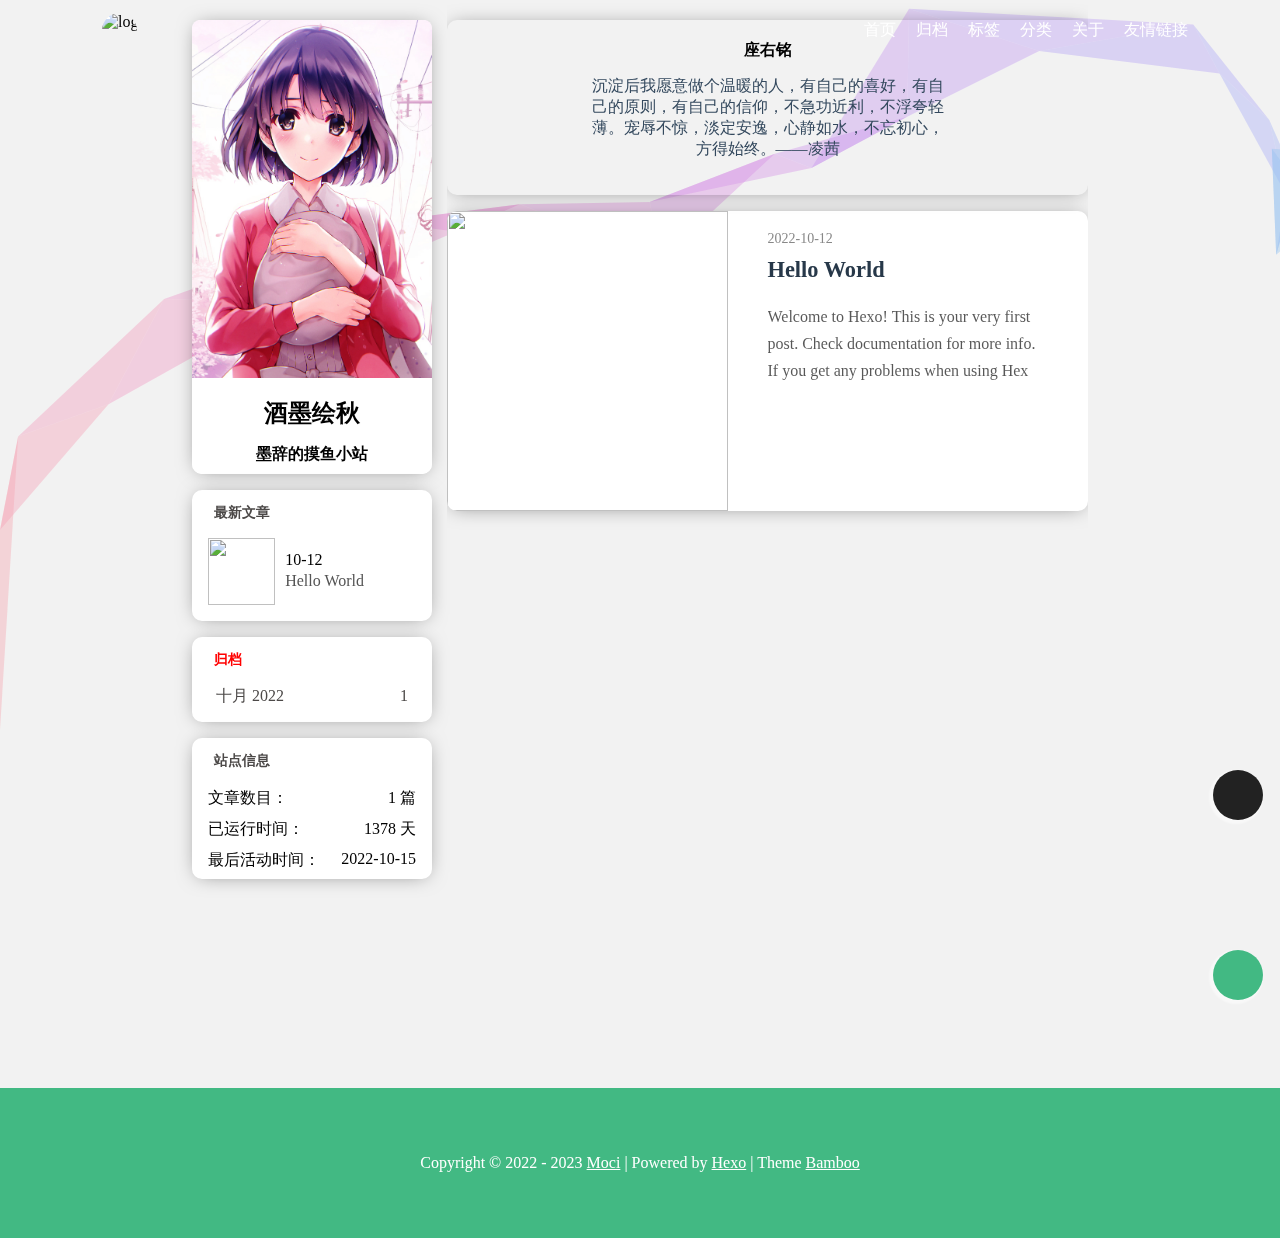
==== index.html @ fc4beaef "Site updated: 2022-10-15 17:07:16" ====
<!DOCTYPE html>
<html>
  <!-- meta/link... -->
  



<head>
  <meta http-equiv="content-type" content="text/html; charset=utf-8">
  <meta content="width=device-width, initial-scale=1.0, maximum-scale=1.0, user-scalable=0" name="viewport">
  <!-- Global site tag (gtag.js) - Google Analytics -->


  <title></title>

  <link rel="icon" type="image/x-icon, image/vnd.microsoft.icon" href="/favicon.ico">
  <link rel="stylesheet" href="https://at.alicdn.com/t/font_1911880_c1nvbyezg17.css">
  <link href="https://unpkg.com/@fortawesome/fontawesome-free/css/all.min.css" rel="stylesheet">
  <link href="/js/swiper/swiper@5.4.1.min.css" rel="stylesheet">
  
  
    <script>
        var themeModelId = '3';
        if (themeModelId) {
            localStorage.setItem('modelId', themeModelId);
        }
    </script>
    
    <script src="https://cdn.jsdelivr.net/gh/yuang01/live2d-widget@latest/autoload.js"></script>
    <script>
        var live2dOpen = eval('true') || false;
        if (!live2dOpen) {
            localStorage.setItem('waifu-display', 1609323474481);
        }
    </script>
  
  
  
<link rel="stylesheet" href="/css/animate.min.css">

  
<link rel="stylesheet" href="/css/style.css">

  
  
    
<link rel="stylesheet" href="/js/fancybox/jquery.fancybox.min.css">

  
  
    
<link rel="stylesheet" href="/js/shareJs/share.min.css">

  
  <style>
        @media (max-width: 992px) {
            #waifu {
                display: none;
            }
        }
    </style>
    <script src="//cdn.bootcss.com/pace/1.0.2/pace.min.js"></script>
    <link href="//cdn.bootcss.com/pace/1.0.2/themes/pink/pace-theme-flash.css" rel="stylesheet">

    

    <!-- import link -->
    
        
            
        
            
        
    
    <!-- import script -->
    
        
            
        
            
        
    

<meta name="generator" content="Hexo 6.3.0"><link rel="alternate" href="/atom.xml" title="" type="application/atom+xml">
</head>

  
  <!-- 依赖于jquery和vue -->
  
    
<script src="https://unpkg.com/jquery@3.5.1/dist/jquery.min.js"></script>

  

  
    
<script src="https://unpkg.com/vue@2.6.11/dist/vue.min.js"></script>

  
  
  <body>
    <!-- 预加载动画 -->
    <!-- 页面预加载动画 -->

<div id='loader'>
  <link rel="stylesheet" href="/js/loaded/index.css" >
  <div class="loading-left-bg"></div>
  <div class="loading-right-bg"></div>
  <div class="spinner-box">
    <div class="configure-border-1">
      <div class="configure-core"></div>
    </div>
    <div class="configure-border-2">
      <div class="configure-core"></div>
    </div>
    <div class="loading-word">加载中...</div>
  </div>
</div>

<script>
  var endLoading = function () {
    document.body.style.overflow = 'auto';
    document.getElementById('loader').classList.add("loading");
  }
  window.addEventListener('DOMContentLoaded',endLoading);
  
</script>

    
    <!-- 判断是否为暗黑风格 -->
    <!-- 判断是否为黑夜模式 -->
<script>
  let isDark = JSON.parse(localStorage.getItem('dark')) || JSON.parse('false');

  if (isDark) {
    $(document.body).addClass('darkModel');
  }
</script>

    <!-- 需要在上面加载的js -->
    <script>
  function loadScript(src, cb) {
    return new Promise(resolve => {
      setTimeout(function () {
        var HEAD = document.getElementsByTagName("head")[0] || document.documentElement;
        var script = document.createElement("script");
        script.setAttribute("type", "text/javascript");
        if (cb) {
          if (JSON.stringify(cb)) {
            for (let p in cb) {
              if (p == "onload") {
                script[p] = () => {
                  cb[p]()
                  resolve()
                }
              } else {
                script[p] = cb[p]
                script.onload = resolve
              }
            }
          } else {
            script.onload = () => {
              cb()
              resolve()
            };
          }
        } else {
          script.onload = resolve
        }
        script.setAttribute("src", src);
        HEAD.appendChild(script);
      });
    });
  }

  //https://github.com/filamentgroup/loadCSS
  var loadCSS = function (href, before, media, attributes) {
    return new Promise(resolve => {
      setTimeout(function () {
        var link = document.createElement('link');
        link.rel = "stylesheet";
        link.href = src;
        link.onload = resolve;
        document.getElementsByTagName("head")[0].appendChild(link);
      });
    });
  };

</script> 

<!-- 轮播图所需要的js -->
<script src="/js/swiper/swiper.min.js"></script>
<script src="/js/swiper/vue-awesome-swiper.js"></script>
<script src="/js/swiper/swiper.animate1.0.3.min.js"></script>

<script type="text/javascript">
  Vue.use(window.VueAwesomeSwiper)
</script>


  <script src="/js/vue-typed-js/index.js"></script>


<!-- 首页的公告滚动插件的js需要重新加载 -->
<script src="/js/vue-seamless-scroll/index.js"></script>

<!-- 打字机效果js -->
<script src="https://unpkg.com/typed.js@2.0.11"></script>


    <div id="safearea">
      <main class="main" id="pjax-container">
        <!-- 头部导航 -->
        
<header class="header   " 
  id="navHeader"
  style="position: fixed;
  left: 0; top: 0; z-index: 10;width: 100%;"
>
  <div class="header-content">
    <div class="bars">
      <div id="appDrawer" class="sidebar-image">
  <div class="drawer-box-icon">
    <i class="fas fa-bars" aria-hidden="true" @click="showDialogDrawer"></i>
  </div>
  
  <transition name="fade">
    <div class="drawer-box_mask" v-cloak style="display: none;" v-show="visible" @click.self="cancelDialogDrawer">
    </div>
  </transition>
  <div class="drawer-box" :class="{'active': visible}">
    <div class="drawer-box-head bg-color">
      <img class="drawer-box-head_logo lazyload placeholder" src="/medias/logo.png" class="lazyload placeholder" data-srcset="/medias/logo.png" srcset="https://pic1.zhimg.com/v2-cd38920285d125be80b3eb504052c550_b.webp" alt="logo">
      <h3 class="drawer-box-head_title"></h3>
      <h5 class="drawer-box-head_desc"></h5>
    </div>
    
    <div class="drawer-box-content">
      <ul class="drawer-box-content_menu">
        
          
            <li class="drawer-box-content_item" style="position: relative;">
              
                <a href="/" class="drawer-menu-item-link">
                  
                    <i class="fas fa-home" aria-hidden="true"></i>
                  
                  <span class="name">首页</span>
                </a>
              
            </li>
          
            <li class="drawer-box-content_item" style="position: relative;">
              
                <a href="/archives" class="drawer-menu-item-link">
                  
                    <i class="fas fa-archive" aria-hidden="true"></i>
                  
                  <span class="name">归档</span>
                </a>
              
            </li>
          
            <li class="drawer-box-content_item" style="position: relative;">
              
                <a href="/tags" class="drawer-menu-item-link">
                  
                    <i class="fas fa-tags" aria-hidden="true"></i>
                  
                  <span class="name">标签</span>
                </a>
              
            </li>
          
            <li class="drawer-box-content_item" style="position: relative;">
              
                <a href="/categories" class="drawer-menu-item-link">
                  
                    <i class="fas fa-bookmark" aria-hidden="true"></i>
                  
                  <span class="name">分类</span>
                </a>
              
            </li>
          
            <li class="drawer-box-content_item" style="position: relative;">
              
                <a href="/about" class="drawer-menu-item-link">
                  
                    <i class="fas fa-user" aria-hidden="true"></i>
                  
                  <span class="name">关于</span>
                </a>
              
            </li>
          
            <li class="drawer-box-content_item" style="position: relative;">
              
                <a href="/friends" class="drawer-menu-item-link">
                  
                  <span class="name">友情链接</span>
                </a>
              
            </li>
          
        
        
      </ul>
    </div>
  </div>
</div>

<script>
  var body = document.body || document.documentElement || window;
  var vm = new Vue({
    el: '#appDrawer',
    data: {
      visible: false,
      top: 0,
      openArr: [],
    },
    computed: {
    },
    mounted() {
    },
    methods: {
      isOpen(index) {
        if (this.openArr.includes(index)) {
          return true;
        } else {
          return false;
        }
      },
      openOrCloseMenu(curIndex) {
        const index = this.openArr.indexOf(curIndex);
        if (index !== -1) {
          this.openArr.splice(index, 1);
        } else {
          this.openArr.push(curIndex);
        }
      },
      showDialogDrawer() {
        this.visible = true;
        // 防止页面滚动，只能让弹框滚动
        this.top = $(document).scrollTop()
        body.style.cssText = 'width: 100%; height: 100%;overflow: hidden;';
      },
      cancelDialogDrawer() {
        this.visible = false;
        body.removeAttribute('style');
        $(document).scrollTop(this.top)
      }
    },
    created() {}
  })
</script>

    </div>
    <div class="blog-title" id="author-avatar">
      
        <div class="avatar">
          <img src="/medias/logo.png" class="lazyload placeholder" data-srcset="/medias/logo.png" srcset="https://pic1.zhimg.com/v2-cd38920285d125be80b3eb504052c550_b.webp" alt="logo">
        </div>
      
      <a href="/" class="logo"></a>
    </div>
    <nav class="navbar">
      <ul class="menu">
        
          
            <li class="menu-item" style="position: relative;">
              
                <a href="/" class="menu-item-link" title="首页">
                  
                    <i class="fas fa-home" aria-hidden="true"></i>
                  
                  <span class="name">首页</span>
                </a>
              
            </li>
          
            <li class="menu-item" style="position: relative;">
              
                <a href="/archives" class="menu-item-link" title="归档">
                  
                    <i class="fas fa-archive" aria-hidden="true"></i>
                  
                  <span class="name">归档</span>
                </a>
              
            </li>
          
            <li class="menu-item" style="position: relative;">
              
                <a href="/tags" class="menu-item-link" title="标签">
                  
                    <i class="fas fa-tags" aria-hidden="true"></i>
                  
                  <span class="name">标签</span>
                </a>
              
            </li>
          
            <li class="menu-item" style="position: relative;">
              
                <a href="/categories" class="menu-item-link" title="分类">
                  
                    <i class="fas fa-bookmark" aria-hidden="true"></i>
                  
                  <span class="name">分类</span>
                </a>
              
            </li>
          
            <li class="menu-item" style="position: relative;">
              
                <a href="/about" class="menu-item-link" title="关于">
                  
                    <i class="fas fa-user" aria-hidden="true"></i>
                  
                  <span class="name">关于</span>
                </a>
              
            </li>
          
            <li class="menu-item" style="position: relative;">
              
                <a href="/friends" class="menu-item-link" title="友情链接">
                  
                  <span class="name">友情链接</span>
                </a>
              
            </li>
          
        
      </ul>
      
      

    </nav>
  </div>
  
  
</header>
        <!-- 内容区域 -->
        
  <!-- 首页轮播 -->
  

  <link href="/js/vue-typed-js/index.css" rel="stylesheet">






<div class="swiper-length" style="display: none;">0</div>
<div id="appSwiper"
  class="swiper-no-swiping"
  @mouseenter="stopAutoPlay()" 
  @mouseleave="startAutoPlay()"
>
  <swiper v-cloak ref="mySwiper" :options="swiperOptions" @slideChangeTransitionEnd="slideChangeTransitionEnd">
    
      <swiper-slide>
        <div class="item swiper-lazy" data-background="https://pic4.zhimg.com/80/v2-5317ee3782ed2cdc733a907b0065f895_1440w.jpg" style="background-size: 300000px; 
          background-position: left center;" style="position: relative;">
          <div class="swiper-bgmask" style="position: absolute;top: 0;left: 0;width: 100%;height: 100%;"></div>
            <div class="flag">
              
              <div class="img-mask swiper-lazy swiper-default-bgImg" data-background="https://pic4.zhimg.com/80/v2-5317ee3782ed2cdc733a907b0065f895_1440w.jpg" style="height: 100%; background-size: cover; 
                background-position: center center;">
                <div class="swiper-lazy-preloader swiper-lazy-preloader-white"></div>   
              </div>
              <div class="flag-text">
                <div class="flag-text-content">
                  <div class="title ani animated" swiper-animate-effect="fadeInDown" swiper-animate-duration="0.2s" swiper-animate-delay="0.1s">快乐摸鱼人</div>
                  
                      <div class="excerpt ani animated" swiper-animate-effect="fadeInDown" swiper-animate-duration="0.2s" swiper-animate-delay="0.1s"></div>
                    
                </div>
                <div style="display: flex;" class="flag-text-btns">
                  
                  
                </div>
              </div>
            </div>
          </div>
      </swiper-slide>
    
  </swiper>
  
    <div id="scroll-down" @click="toPostContent()">
      <a href="javascript:;">
        <i class="fas fa-angle-down scroll-down-effects"></i>
      </a>
    </div>
  
  <canvas id="header_canvas"style="position:absolute;bottom:0;width:100%;pointer-events:none;"></canvas>
  
    <svg class="hans-container" xmlns="http://www.w3.org/2000/svg" xmlns:xlink="http://www.w3.org/1999/xlink" viewBox="0 24 150 28" preserveAspectRatio="none"><defs><path id="hans-wave" d="M-160 44c30 0 58-18 88-18s 58 18 88 18 58-18 88-18 58 18 88 18 v44h-352z"></path></defs><g class="hans-parallax"><use xlink:href="#hans-wave" x="50" y="0" fill="rgba(224,233,239,.5)"></use><use xlink:href="#hans-wave" x="50" y="3" fill="rgba(224,233,239,.5)"></use><use xlink:href="#hans-wave" x="50" y="6" fill="rgba(224,233,239,.5)"></use></g></svg>
    
</div>


<style>.hans-parallax>use{animation:hans-wave-move 12s linear infinite}.hans-parallax>use:nth-child(1){animation-delay:-2s}.hans-parallax>use:nth-child(2){animation-delay:-2s;animation-duration:5s}.hans-parallax>use:nth-child(3){animation-delay:-4s;animation-duration:3s}@keyframes hans-wave-move{0%{transform:translate(-90px,0)}100%{transform:translate(85px,0)}}</style>
<style>
  .hans-container {
    position: absolute!important;
    bottom: 0;
    width: 100%;
    height: 120px;
    z-index: 100;
    pointer-events:none;
  }
</style>


<script>
  var autoplay = JSON.parse('false');
  var delay = '5000';
  var loop = JSON.parse('true') ? false : JSON.parse('true');
  var effect = 'slide';
  var swiperLength = parseInt(document.querySelector(".swiper-length").innerText);
  var defaultDesc = '';
  defaultDesc = defaultDesc.split(',');
  var defaultDescTypedLoop = JSON.parse('true');
  var vm = new Vue({
    el: '#appSwiper',
    data: {
      defaultDesc: defaultDesc,
      defaultDescTypedLoop,
      swiperOptions: {
        pagination: {
          el: '.swiper-pagination',
          clickable: true // 允许点击小圆点跳转
        },
        loop: loop ? true : false,
        effect, // fade
        autoplay: (autoplay && swiperLength > 1) ? {
  　　　　delay,
  　　　　disableOnInteraction: false // 手动切换之后继续自动轮播
    　　} : false,
        navigation: {
          nextEl: '.swiper-button-next',
          prevEl: '.swiper-button-prev',
        },
        lazy: {
          loadPrevNext: true,
        },
        on:{
          init: function() {
            swiperAnimateCache(this); //隐藏动画元素 
            swiperAnimate(this); //初始化完成开始动画
          }, 
          slideChangeTransitionEnd: function(){ 
            swiperAnimate(this); //每个slide切换结束时也运行当前slide动画
          } 
        }
        // Some Swiper option/callback...
      }
    },
    computed: {
      swiper() {
        return this.$refs.mySwiper.$swiper
      }
    },
    mounted() {
      // console.log('Current Swiper instance object', this.swiper)
      // this.swiper.slideTo(0, 1000, false)
    },
    methods: {
      stopAutoPlay() {
        (autoplay && swiperLength > 1) && this.swiper.autoplay.stop();
      },
      startAutoPlay() {
        (autoplay && swiperLength > 1) && this.swiper.autoplay.start();
      },
      slideChangeTransitionEnd() {
        console.log('1');
      },
      toPostContent() {
        const fullHeight = $(window).height() - 60;
        $('html,body').animate({scrollTop: fullHeight},500);
      }
    },
    created() {}
  })
</script>

  <script src="/js/bubble/homeBubble.js"></script>

<style>
#appSwiper {
  position: relative;
  user-select: none;
  overflow: hidden;
}
.default-excerpt {
  font-size: 1.6rem;
  margin-top: 1rem;
  font-family: Titillium Web,'PingFang SC','Hiragino Sans GB','Microsoft JhengHei','Microsoft YaHei',sans-serif;
}
.bottom-one-btn {
  margin-top: 15px;
}
.swiper-container {
  overflow: hidden;
  z-index: 0;
}
.swiper-slide {
  height: 350px;
  position: relative;
}
.swiper-button-prev,
.swiper-button-next {
  padding: 10px 10px;
  transition: background 0.2s;
}
.swiper-button-prev:hover,
.swiper-button-next:hover {
  background: rgba(0, 0, 0, 0.2);
}
.swiper-slide .item {
  width: 100%;
  height: 100%;
}
.flag {
  position: relative;
  width: 70%;
  margin: 0 auto;
  color: #ffffff;
  height: 100%;
  background: #000;
}
.flag img {
  min-height: 100%;
}
.flag-text {
  position: absolute;
  top: 50px;
  left: 50px;
  width: 80%;
  height: 280px;
  display: flex;
  flex-direction: column;
  justify-content: space-between;
  z-index: 9999;
}
.flag-text .title {
  font-size: 1.8rem;
  font-family: Long Cang,cursive;
}
.flag-text .title a {
  color: #fff;
  transition: color 0.3s;
}
.flag-text .title a:hover {
  color: #42b983;
}
.flag-text .excerpt {
  color: #eee;
  font-family: Ubuntu,-apple-system,BlinkMacSystemFont,Segoe UI,Roboto,Oxygen,Cantarell,Fira Sans,Droid Sans,Helvetica Neue,sans-serif;
  width: 70%;
  line-height: 30px;
  height: 150px;
  margin-top: 2%;
  display: -webkit-box;
  -webkit-box-orient: vertical;
  -webkit-line-clamp: 5;
  overflow: hidden;
}
.swiper-pagination-bullet-active {
  opacity: 1;
  background-color: #42b983;
}
.img-mask {
  opacity:0.6; filter: alpha(opacity=60);
}
.flag-text .read-more {
  margin-bottom: 30px;
  padding: 5px 15px;
  color: #ffffff;
  border-radius: 20px;
}
#scroll-down {
  position: absolute;
  bottom: 10px;
  left: 50%;
  transform: translateX(-50%);
  font-size: 2.5rem;
  color: #fff;
  cursor: pointer;
  z-index: 2;
}
#scroll-down a {
  color: #fff;
}
@-webkit-keyframes rightan
  {
  
  0%
  {
    transform: translateY(0);
    opacity: 0.5;
  }
  50% {
    transform: translateY(-30px);
    opacity: 1;
  }
  100%
  {
    transform: translateY(0);
    opacity: 0.5;
  }
}
.scroll-down-effects {
  animation: rightan 1.5s infinite;
}
/* 当头部导航设置为背景透明的时候 */

  .swiper-slide {
    height: 400px;
  }
  .flag-text {
    top: 80px;
  }


@media (min-width: 992px) {
  .swiper-button-prev {
    margin-left: 15%;
    transform: translateX(-180%);
  }
  .swiper-button-next {
    margin-right: 15%;
    transform: translateX(180%);
  }
  .flag-text .title {
    width: 80%;
    line-height: 35px;
    max-height: 70px;
    display: -webkit-box;
    -webkit-box-orient: vertical;
    -webkit-line-clamp: 2;
    overflow: hidden;
  }
}
@media screen and (max-width: 1200px) { 
  .flag {
    width: 80%;
  }
  .swiper-button-prev {
    margin-left: 10%;
    transform: translateX(-180%);
  }
  .swiper-button-next {
    margin-right: 10%;
    transform: translateX(180%);
  }
}
@media (max-width: 992px) {
  .flag {
    width: 100%;
  }
  .flag-text .title {
    font-size: 1.5rem;
    margin-top: 50px;
    display: -webkit-box;
    -webkit-box-orient: vertical;
    -webkit-line-clamp: 2;
    overflow: hidden;
  }
  .flag-text {
    position: absolute;
    top: 0;
    left: 0;
    width: 80%;
    height: 100%;
    margin-left: 50%;
    transform: translateX(-50%);
  }
  .flag-text .excerpt {
    width: 100%;
    line-height: 25px;
    height: 125px;
    display: -webkit-box;
    -webkit-box-orient: vertical;
    -webkit-line-clamp: 5;
    overflow: hidden;
  }
  .flag-text .read-more {
    margin-bottom: 80px;
  }
}
@media (max-width: 992px) and (min-width: 551px) {
  .flag-text .excerpt {
    width: 70%;
  }
}
@media (max-width: 551px) {
  .swiper-slide {
    height: 250px;
  }
  .flag-text .title {
    line-height: 30px;
    max-height: 60px;
    display: -webkit-box;
    -webkit-box-orient: vertical;
    -webkit-line-clamp: 2;
    overflow: hidden;
    margin-top: 20px;
  }
  .flag-text .excerpt {
    font-size: 1rem;
    line-height: 20px;
    height: 80px;
    display: -webkit-box;
    -webkit-box-orient: vertical;
    -webkit-line-clamp: 4;
  }
  .flag-text .excerpt { 
    margin-top: 10px;
  }
  .flag-text .read-more {
    margin-top: 10px;
    margin-bottom: 50px;
  }
  .swiper-button-prev,
  .swiper-button-next {
    transform: scale(0.5);
  }
  .swiper-button-prev {
    left: 0;
  }
  .swiper-button-next {
    right: 0;
  }
}
/* 当头部导航设置为背景透明的时候 */

  @media (max-width: 992px) {
    .flag-text {
      top: 60px;
      height: 80%;
    }
  }
  @media (max-width: 551px) {
    .swiper-slide {
      height: 310px;
    }
  }


/* 文字或者按钮居中显示 */

  .flag-text {
    left: 10%;
  }
  .flag-text .flag-text-content {
    width: 100%;
    text-align: center;
  }
  .flag-text .title {
    width: 100%;
    text-align: center;
  }
  .flag-text .excerpt { 
    width: 100%;
    text-align: center;
  }
  .bottom-one-btn {
    display: flex;
    justify-content: center;
  }
  .default-excerpt {
    display: flex;
    justify-content: center;
    font-size: 1.6rem;
    font-family: Titillium Web,'PingFang SC','Hiragino Sans GB','Microsoft JhengHei','Microsoft YaHei',sans-serif;
  }
  .flag-text-btns {
    justify-content: center;
  }
  @media (min-width: 992px) {
    .flag-text .excerpt {
      line-height: 30px;
      display: -webkit-box;
      -webkit-box-orient: vertical;
      -webkit-line-clamp: 5;
      overflow: hidden;
    }
  }
  @media (max-width: 992px) {
    .flag-text {
      margin-left: 0;
      transform: translateX(0);
    }
  }




/* 全屏显示 */

  .flag {
    width: 100%;
  }
  .swiper-slide {
    height: calc(100vh - 60px);
    
      height: 100vh;
    
  }
  .flag-text {
    top: 50%;
    left: 15%;
    transform: translateY(-50%);
    width: 70%;
    height: auto;
  }
  .flag-text .title {
    font-size: 2.8rem;
    line-height: 1.5em;
    max-height: none;
    /* overflow: visible; */
  }
  .flag-text .excerpt {
    font-size: 1.25rem;
    height: 150px;
  }
  .flag-text .read-more {
    margin-top: 10px;
  }
  .swiper-button-prev,
  .swiper-button-next {
    margin-top: -60px!important;
  }
  .swiper-btn-color,
  .swiper-btn-color2 {
    background-color: transparent;
    border: 1px solid #fff;
  }
  .swiper-btn-color:hover,
  .swiper-btn-color2:hover {
    background-color: #42b983;
    border: 1px solid #42b983!important;
  }
  .flag-text-btns {
    justify-content: center;
  }
  .swiper-button-prev {
    margin-left: 10px;
    transform: translateX(0);
    border-radius: 50%;
    padding: 0;
    width: 50px;
    height: 50px;
  }
  .swiper-button-next {
    margin-right: 10px;
    transform: translateX(0);
    border-radius: 50%;
    padding: 0;
    width: 50px;
    height: 50px;
  }
  .swiper-button-next:after, .swiper-button-prev:after {
    font-size: 1.2rem;
  }
  @media (min-width: 992px) {
    .flag-text .excerpt {
      line-height: 35px;
      height: 175px;
    }
    .default-excerpt {
      min-height: 150px;
    }
    .typed-element {
      align-items: unset;
    }
  }
  @media (max-width: 992px) {
    .flag-text {
      margin-left: 0;
      height: 60%;
      top: 55%;
    }
    .flag-text .title {
      font-size: 2.4rem;
      margin-top: 0;
      display: -webkit-box;
      -webkit-box-orient: vertical;
      -webkit-line-clamp: 2;
      overflow: hidden;
    }
    .flag-text .excerpt {
      line-height: 35px;
      height: 185px;
    }
    .flag-text .read-more {
      margin-top: 20px;
    }
  }
  @media (max-width: 551px) {
    .flag-text {
      height: 60%;
    }
    .flag-text .title {
      font-size: 2.2rem;
    }
    .flag-text .excerpt {
      line-height: 30px;
    }
    .flag-text .read-more {
      margin-top: 50px;
      padding: 10px 30px;
    }
    .swiper-button-prev {
      margin-left: 0;
    }
    .swiper-button-next {
      margin-right: 0;
    }
    .default-excerpt {
      margin-top: 1rem;
    }
  }


/* video */
.swiper-video {
  width: 100%;
  height: 100%;
}
.swiper-video video {
  pointer-events: none;
}
.swiper-video-maskBox{
  position: absolute;
  top: 0;
  left: 0;
  height: 100%;
  width: 100%;
  background-color: #000;
  opacity: 0.2;
  z-index: 1;
}
@media (min-width: 992px) {
  
    .swiper-video {
      display: none;
    }
    .swiper-default-bgImg {
      display: block;  
    }
  
}
@media (max-width: 992px) {
  .swiper-video {
    display: none;
  }
  .swiper-default-bgImg {
    display: block;  
  }
}
/* video-end */
</style>


<div id="l_main">
  <div class="l_content">
    <!-- 自定义的内容 -->
    
    <!-- 首页座右铭 -->
    
  <div class="motto">
      <h3 class="motto-title">座右铭</h3>
      <div class="motto-content">
        <p>
          沉淀后我愿意做个温暖的人，有自己的喜好，有自己的原则，有自己的信仰，不急功近利，不浮夸轻薄。宠辱不惊，淡定安逸，心静如水，不忘初心，方得始终。——凌茜  
        </p> 
      </div>
  </div>

    <!-- 首页公告 -->
    
    <!-- 首页文章置顶 -->
    



    <div class="bg-floor" id="home-bg-floor" style="position: fixed;left: 0;top: 0;width: 100%;height: 100%;z-index: -2;"></div>
    <!-- 每一篇文章卡片 -->
    <!-- hash算法 -->

<section class="posts">
  
    
    <article class="post reveal" style="flex-direction: row-reverse;   ">
      <div class="post-main">
        <div class="post-info">
          <div class="post-time">
            <i class="fas fa-clock" aria-hidden="true"></i>
            <span class="post-time">2022-10-12</span>
          </div>
          <div class="post-title">
            <a class="post-title-link" href="/2022/10/12/hello-world/">Hello World</a>
          </div>
          <div class="post-meta">
            <div class="post-tags">
              <!-- 文章详情页的标签 -->

            </div>
            <div class="post-categories">
              <!-- 文章详情页的分类 -->


            </div>
          </div>
          <div class="post-img-mobile">
            <a href="/2022/10/12/hello-world/" style="background-size: cover; 
              background-position: center center;">
              <img class="lazyload lazyload placeholder" src="/medias/7.jpg" class="lazyload placeholder" data-srcset="/medias/7.jpg" srcset="https://pic1.zhimg.com/v2-cd38920285d125be80b3eb504052c550_b.webp" alt="">
            </a>
          </div>
          <div class="post-content">
            Welcome to Hexo! This is your very first post. Check documentation for more info. If you get any problems when using Hex
          </div>
        </div>
        <div class="post-more">
          <a href="/2022/10/12/hello-world/">
            <i class="iconfont iconmore" pointer style="float: right;  " title="阅读更多"></i>
          </a>
        </div>
      </div>
      <div class="post-img">
        <a href="/2022/10/12/hello-world/" style="background-size: cover; 
          background-position: center center;">
          <img class="lazyload lazyload placeholder" src="/medias/7.jpg" class="lazyload placeholder" data-srcset="/medias/7.jpg" srcset="https://pic1.zhimg.com/v2-cd38920285d125be80b3eb504052c550_b.webp" alt="">
        </a>
      </div>
    </article>
  
</section>
    <!-- 翻页 -->
    
  </div>

  
<aside id='l_side'>
  
    
      
        <section class="widget side_blogger">
  <div class='content'>
    
      
        <a class='avatar flat-box rectangle' href='/about/'>
          <img src='/images/megumi.png'/>
        </a>
      
    
    
      <div class='text'>
        
          <h2>酒墨绘秋</h2>
        
        
          <p>墨辞的摸鱼小站</p>

        
        
          <p><span id="jinrishici-sentence"></span></p>
          <script src="https://sdk.jinrishici.com/v2/browser/jinrishici.js" charset="utf-8"></script>
        
      </div>
    
    
  </div>
</section>

      
    
  
  
  

  <div class="layout_sticky">
    
      
  
    
    
      
  
    
    
  <section class="widget side_recent_post">
    
  <header>
    
      <a style="color: " href='/tags/'><i class="fas fa-book fa-fw" aria-hidden="true"></i><span class='name'>最新文章</span></a>
    
  </header>


    <div class='content'>
      
      <!-- hash算法 -->
      
      <div class="aside-list">
        
          <div class="aside-list-item">
            
            
            

            <div class="post-img-box">
              <a href="/2022/10/12/hello-world/" class="post-img " style="background-size: cover; 
                background-position: center center;">
                <img class="lazyload lazyload placeholder" style="width:100%;height:100%;object-fit:cover;" data-src="/medias/7.jpg" class="lazyload placeholder" data-srcset="/medias/7.jpg" srcset="https://pic1.zhimg.com/v2-cd38920285d125be80b3eb504052c550_b.webp" alt="">
              </a>
            </div>
            <div class="post-date-title">
              <div>
                
                  <span class="post-date">10-12</span>
                
              </div>
              <a class="post-title" href="/2022/10/12/hello-world/">Hello World</a>
            </div>
          </div>
        
      </div>
    </div>
  </section>

    
  <section class="widget side_archives">
    
    <header><a style="color: red" href='/archives/'><i class="fas fa-archive fa-fw" aria-hidden="true"></i><span class='name'>归档</span></a></header><div class="content"><ul class="card-archive-list"><li class="card-archive-list-item"><a class="card-archive-list-link" href="/archives/2022/10/"><span class="card-archive-list-date">十月 2022</span><span class="card-archive-list-count">1</span></a></li></ul></div>
  </section>

    <section class="widget side_webinfo">
  
  <header>
    
      <i style="color: " class="fas fa-chart-line fa-fw" aria-hidden="true"></i><span class='name'>站点信息</span>
    
  </header>


  <div class='content'>
    <div class="webinfo">
      
        <div class="webinfo-item">
          <div>文章数目：</div>
          <div>1 篇</div>
        </div>
      

      
        <div class="webinfo-item">
          <div>已运行时间：</div>
          <div id="webinfo-runtime-count" publish_date="03/24/2020 21:34:09"></div>
        </div>
        <script>
          var BirthDay = new Date(new Date('2022/10/15'));
          var today = new Date();
          var timeold = (today.getTime() - BirthDay.getTime());
          var daysold = Math.floor(timeold / (24 * 60 * 60 * 1000));
          document.getElementById('webinfo-runtime-count').innerHTML = daysold + ' 天';
        </script>
      


      

      

      

      
        <div class="webinfo-item">
          <div>最后活动时间：</div>
          
            <div id="last-update" style="display: none;">Sat Oct 15 2022 17:07:09 GMT+0800 (中国标准时间)</div>
            <div id="last-update-show">2022-10-15 日</div>
          
        </div>
        
        <script>
          function timeago(dateTimeStamp) {
              var minute = 1000 * 60; //把分，时，天，周，半个月，一个月用毫秒表示
              var hour = minute * 60;
              var day = hour * 24;
              var week = day * 7;
              var month = day * 30;
              var now = new Date().getTime(); //获取当前时间毫秒
              var diffValue = now - dateTimeStamp; //时间差
              if (diffValue < 0) {
                  return;
              }
              var minC = diffValue / minute; //计算时间差的分，时，天，周，月
              var hourC = diffValue / hour;
              var dayC = diffValue / day;
              var weekC = diffValue / week;
              var monthC = diffValue / month;
              if (monthC >= 1 && monthC <= 3) {
                  result = " " + parseInt(monthC) + " 月前"
              } else if (weekC >= 1 && weekC <= 3) {
                  result = " " + parseInt(weekC) + " 周前"
              } else if (dayC >= 1 && dayC <= 6) {
                  result = " " + parseInt(dayC) + " 天前"
              } else if (hourC >= 1 && hourC <= 23) {
                  result = " " + parseInt(hourC) + " 小时前"
              } else if (minC >= 1 && minC <= 59) {
                  result = " " + parseInt(minC) + " 分钟前"
              } else if (diffValue >= 0 && diffValue <= minute) {
                  result = "刚刚"
              } else {
                  var datetime = new Date();
                  datetime.setTime(dateTimeStamp);
                  var Nyear = datetime.getFullYear();
                  var Nmonth = datetime.getMonth() + 1 < 10 ? "0" + (datetime.getMonth() + 1) : datetime.getMonth() + 1;
                  var Ndate = datetime.getDate() < 10 ? "0" + datetime.getDate() : datetime.getDate();
                  var Nhour = datetime.getHours() < 10 ? "0" + datetime.getHours() : datetime.getHours();
                  var Nminute = datetime.getMinutes() < 10 ? "0" + datetime.getMinutes() : datetime.getMinutes();
                  var Nsecond = datetime.getSeconds() < 10 ? "0" + datetime.getSeconds() : datetime.getSeconds();
                  result = Nyear + "-" + Nmonth + "-" + Ndate
              }
              return result;
          }
          var lastUpDate = document.getElementById('last-update').innerHTML;
          try {
            document.getElementById('last-update-show').innerHTML = timeago(new Date(lastUpDate));
          } catch (error) {
            document.getElementById('last-update-show').innerHTML = '2022-10-15 日';
          }
        </script>
        
      
    </div>
  </div>
</section>
    
  </div>
</aside>

</div>
<!-- 花瓣和雪花飘落 -->
<!-- 雪花和花瓣特效 -->



<!-- 灯笼 -->


      </main>
    </div>

    <!-- 页脚 -->
    
  
  
    <!-- 底部鱼儿跳动效果，依赖于jquery-->
<div id="j-fish-skip" style=" position: relative;height: 153px;width: auto;"></div>
<script>
  var RENDERER = {
    POINT_INTERVAL: 5,
    FISH_COUNT: 3,
    MAX_INTERVAL_COUNT: 50,
    INIT_HEIGHT_RATE: .5,
    THRESHOLD: 50,
    FISH_COLOR: '',
    init: function () {
      this.setFishColor(); this.setParameters(), this.reconstructMethods(), this.setup(), this.bindEvent(), this.render()
    },
    setFishColor: function () {
      let isDark = JSON.parse(localStorage.getItem('dark')) || JSON.parse('false');
      if (isDark) {
        this.FISH_COLOR = '#222'; // 暗黑色，有时间把这整成一个变量
      } else {
        this.FISH_COLOR = '' || '#42b983';
      }
    },
    setParameters: function () {
      this.$window = $(window), this.$container = $("#j-fish-skip"), this.$canvas = $("<canvas />"), this.context = this.$canvas.appendTo(this.$container).get(0).getContext("2d"), this.points = [], this.fishes = [], this.watchIds = []
    },
    createSurfacePoints: function () {
      var t = Math.round(this.width / this.POINT_INTERVAL);
      this.pointInterval = this.width / (t - 1), this.points.push(new SURFACE_POINT(this, 0));
      for (var i = 1; i < t; i++) {
        var e = new SURFACE_POINT(this, i * this.pointInterval),
          h = this.points[i - 1];
        e.setPreviousPoint(h), h.setNextPoint(e), this.points.push(e)
      }
    },
    reconstructMethods: function () {
      this.watchWindowSize = this.watchWindowSize.bind(this), this.jdugeToStopResize = this.jdugeToStopResize.bind(this), this.startEpicenter = this.startEpicenter.bind(this), this.moveEpicenter = this.moveEpicenter.bind(this), this.reverseVertical = this.reverseVertical.bind(this), this.render = this.render.bind(this)
    },
    setup: function () {
      this.points.length = 0, this.fishes.length = 0, this.watchIds.length = 0, this.intervalCount = this.MAX_INTERVAL_COUNT, this.width = this.$container.width(), this.height = this.$container.height(), this.fishCount = this.FISH_COUNT * this.width / 500 * this.height / 500, this.$canvas.attr({
        width: this.width,
        height: this.height
      }), this.reverse = !1, this.fishes.push(new FISH(this)), this.createSurfacePoints()
    },
    watchWindowSize: function () {
      this.clearTimer(), this.tmpWidth = this.$window.width(), this.tmpHeight = this.$window.height(), this.watchIds.push(setTimeout(this.jdugeToStopResize, this.WATCH_INTERVAL))
    },
    clearTimer: function () {
      for (; this.watchIds.length > 0;) clearTimeout(this.watchIds.pop())
    },
    jdugeToStopResize: function () {
      var t = this.$window.width(),
        i = this.$window.height(),
        e = t == this.tmpWidth && i == this.tmpHeight;
      this.tmpWidth = t, this.tmpHeight = i, e && this.setup()
    },
    bindEvent: function () {
      this.$window.on("resize", this.watchWindowSize), this.$container.on("mouseenter", this.startEpicenter), this.$container.on("mousemove", this.moveEpicenter)
    },
    getAxis: function (t) {
      var i = this.$container.offset();
      return {
        x: t.clientX - i.left + this.$window.scrollLeft(),
        y: t.clientY - i.top + this.$window.scrollTop()
      }
    },
    startEpicenter: function (t) {
      this.axis = this.getAxis(t)
    },
    moveEpicenter: function (t) {
      var i = this.getAxis(t);
      this.axis || (this.axis = i), this.generateEpicenter(i.x, i.y, i.y - this.axis.y), this.axis = i
    },
    generateEpicenter: function (t, i, e) {
      if (!(i < this.height / 2 - this.THRESHOLD || i > this.height / 2 + this.THRESHOLD)) {
        var h = Math.round(t / this.pointInterval);
        h < 0 || h >= this.points.length || this.points[h].interfere(i, e)
      }
    },
    reverseVertical: function () {
      this.reverse = !this.reverse;
      for (var t = 0, i = this.fishes.length; t < i; t++) this.fishes[t].reverseVertical()
    },
    controlStatus: function () {
      for (var t = 0, i = this.points.length; t < i; t++) this.points[t].updateSelf();
      for (t = 0, i = this.points.length; t < i; t++) this.points[t].updateNeighbors();
      this.fishes.length < this.fishCount && 0 == --this.intervalCount && (this.intervalCount = this.MAX_INTERVAL_COUNT, this.fishes.push(new FISH(this)))
    },
    render: function () {
      requestAnimationFrame(this.render), this.controlStatus(), this.context.clearRect(0, 0, this.width, this.height), this.context.fillStyle = this.FISH_COLOR;
      for (var t = 0, i = this.fishes.length; t < i; t++) this.fishes[t].render(this.context);
      this.context.save(), this.context.globalCompositeOperation = "xor", this.context.beginPath(), this.context.moveTo(0, this.reverse ? 0 : this.height);
      for (t = 0, i = this.points.length; t < i; t++) this.points[t].render(this.context);
      this.context.lineTo(this.width, this.reverse ? 0 : this.height), this.context.closePath(), this.context.fill(), this.context.restore()
    }
  },
  SURFACE_POINT = function (t, i) {
    this.renderer = t, this.x = i, this.init()
  };
  SURFACE_POINT.prototype = {
    SPRING_CONSTANT: .03,
    SPRING_FRICTION: .9,
    WAVE_SPREAD: .3,
    ACCELARATION_RATE: .01,
    init: function () {
      this.initHeight = this.renderer.height * this.renderer.INIT_HEIGHT_RATE, this.height = this.initHeight, this.fy = 0, this.force = {
        previous: 0,
        next: 0
      }
    },
    setPreviousPoint: function (t) {
      this.previous = t
    },
    setNextPoint: function (t) {
      this.next = t
    },
    interfere: function (t, i) {
      this.fy = this.renderer.height * this.ACCELARATION_RATE * (this.renderer.height - this.height - t >= 0 ? -1 : 1) * Math.abs(i)
    },
    updateSelf: function () {
      this.fy += this.SPRING_CONSTANT * (this.initHeight - this.height), this.fy *= this.SPRING_FRICTION, this.height += this.fy
    },
    updateNeighbors: function () {
      this.previous && (this.force.previous = this.WAVE_SPREAD * (this.height - this.previous.height)), this.next && (this.force.next = this.WAVE_SPREAD * (this.height - this.next.height))
    },
    render: function (t) {
      this.previous && (this.previous.height += this.force.previous, this.previous.fy += this.force.previous), this.next && (this.next.height += this.force.next, this.next.fy += this.force.next), t.lineTo(this.x, this.renderer.height - this.height)
    }
  };
  var FISH = function (t) {
    this.renderer = t, this.init()
  };
  FISH.prototype = {
    GRAVITY: .4,
    init: function () {
      this.direction = Math.random() < .5, this.x = this.direction ? this.renderer.width + this.renderer.THRESHOLD : -this.renderer.THRESHOLD, this.previousY = this.y, this.vx = this.getRandomValue(4, 10) * (this.direction ? -1 : 1), this.renderer.reverse ? (this.y = this.getRandomValue(1 * this.renderer.height / 10, 4 * this.renderer.height / 10), this.vy = this.getRandomValue(2, 5), this.ay = this.getRandomValue(.05, .2)) : (this.y = this.getRandomValue(6 * this.renderer.height / 10, 9 * this.renderer.height / 10), this.vy = this.getRandomValue(-5, -2), this.ay = this.getRandomValue(-.2, -.05)), this.isOut = !1, this.theta = 0, this.phi = 0
    },
    getRandomValue: function (t, i) {
      return t + (i - t) * Math.random()
    },
    reverseVertical: function () {
      this.isOut = !this.isOut, this.ay *= -1
    },
    controlStatus: function (t) {
      this.previousY = this.y, this.x += this.vx, this.y += this.vy, this.vy += this.ay, this.renderer.reverse ? this.y > this.renderer.height * this.renderer.INIT_HEIGHT_RATE ? (this.vy -= this.GRAVITY, this.isOut = !0) : (this.isOut && (this.ay = this.getRandomValue(.05, .2)), this.isOut = !1) : this.y < this.renderer.height * this.renderer.INIT_HEIGHT_RATE ? (this.vy += this.GRAVITY, this.isOut = !0) : (this.isOut && (this.ay = this.getRandomValue(-.2, -.05)), this.isOut = !1), this.isOut || (this.theta += Math.PI / 20, this.theta %= 2 * Math.PI, this.phi += Math.PI / 30, this.phi %= 2 * Math.PI), this.renderer.generateEpicenter(this.x + (this.direction ? -1 : 1) * this.renderer.THRESHOLD, this.y, this.y - this.previousY), (this.vx > 0 && this.x > this.renderer.width + this.renderer.THRESHOLD || this.vx < 0 && this.x < -this.renderer.THRESHOLD) && this.init()
    },
    render: function (t) {
      t.save(), t.translate(this.x, this.y), t.rotate(Math.PI + Math.atan2(this.vy, this.vx)), t.scale(1, this.direction ? 1 : -1), t.beginPath(), t.moveTo(-30, 0), t.bezierCurveTo(-20, 15, 15, 10, 40, 0), t.bezierCurveTo(15, -10, -20, -15, -30, 0), t.fill(), t.save(), t.translate(40, 0), t.scale(.9 + .2 * Math.sin(this.theta), 1), t.beginPath(), t.moveTo(0, 0), t.quadraticCurveTo(5, 10, 20, 8), t.quadraticCurveTo(12, 5, 10, 0), t.quadraticCurveTo(12, -5, 20, -8), t.quadraticCurveTo(5, -10, 0, 0), t.fill(), t.restore(), t.save(), t.translate(-3, 0), t.rotate((Math.PI / 3 + Math.PI / 10 * Math.sin(this.phi)) * (this.renderer.reverse ? -1 : 1)), t.beginPath(), this.renderer.reverse ? (t.moveTo(5, 0), t.bezierCurveTo(10, 10, 10, 30, 0, 40), t.bezierCurveTo(-12, 25, -8, 10, 0, 0)) : (t.moveTo(-5, 0), t.bezierCurveTo(-10, -10, -10, -30, 0, -40), t.bezierCurveTo(12, -25, 8, -10, 0, 0)), t.closePath(), t.fill(), t.restore(), t.restore(), this.controlStatus(t)
    }
  }, $(function () {
    RENDERER.init()
    $('.dark').click(function () {
      setTimeout(() => {
        RENDERER.setFishColor();
        RENDERER.context.fill();
      });
    })
  });
</script>
  
  <div class="footer bg-color">
    <div class="footer-main">
      
        
          <div class="link">
            
          </div>
        
      
        
          <div class="footer-copyright">
            <p>Copyright © 2022 - 2023 <a target="_blank" rel="noopener" href="https://github.com/DeficientRain">Moci</a> | Powered by <a target="_blank" rel="noopener" href="https://hexo.io/zh-cn/docs/">Hexo</a> | Theme <a target="_blank" rel="noopener" href="https://github.com/yuang01/theme">Bamboo</a></p>

          </div>
        
      
    </div>
  </div>



    <!-- 渲染暗黑按钮 -->
    
      <div class="dark">
  <div class="dark-content">
    <i class="fas fa-moon" aria-hidden="true"></i>
    <!-- <span>关灯</span> -->
  </div>
  
</div>

<script>
  $(function() {
    let isDark = JSON.parse(localStorage.getItem('dark'))  || JSON.parse('false');
    if (isDark) {
      $(".dark-content").replaceWith(
          `
          <div class='dark-content'>
            <i class="fas fa-lightbulb" aria-hidden="true"></i>
          </div>
          `
        );
    }
    $('.dark').click(function() {
      if ($(document.body).is('.darkModel')) {
        $(document.body).removeClass('darkModel');
        localStorage.setItem('dark', false);
        $(".dark-content").replaceWith(
          `
          <div class='dark-content'>
            <i class="fas fa-moon" aria-hidden="true"></i>
          </div>
          `
        );
      } else {
        $(document.body).addClass('darkModel');
        localStorage.setItem('dark', true);
        $(".dark-content").replaceWith(
          `
          <div class='dark-content'>
            <i class="fas fa-lightbulb" aria-hidden="true"></i>
          </div>
          `
        );
      }
    })
  })
</script>
    
    <!-- 渲染回到顶部按钮 -->
    
      <div class="goTop top-btn-color" pointer>
  <i class="fas fa-arrow-up" aria-hidden="true"></i>
</div>
<script src="/js/goTop.js"></script>

    
    <!-- 渲染左下角音乐播放器 -->
    

    <!-- 图片放大 -->
    
      <script src="/js/fancybox/jquery.fancybox.min.js"></script>
    

    <!-- 百度解析 -->
    <!-- Baidu Analytics -->

    <!-- Baidu Push -->

<script>
    (function () {
        var bp = document.createElement('script');
        var curProtocol = window.location.protocol.split(':')[0];
        if (curProtocol === 'https') {
            bp.src = 'https://zz.bdstatic.com/linksubmit/push.js';
        } else {
            bp.src = 'http://push.zhanzhang.baidu.com/push.js';
        }
        var s = document.getElementsByTagName("script")[0];
        s.parentNode.insertBefore(bp, s);
    })();
</script>

    
    <!-- 背景彩带 -->
    
      <script type="text/javascript" size="100" alpha='0.4' zIndex="-1" src="/js/ribbon.min.js"></script>
    

    <script src="/js/utils/index.js"></script>
    <script src="/js/app.js"></script>
    
    <!-- 文章目录所需js -->
<link href="/js/tocbot/tocbot.css" rel="stylesheet">
<script src="/js/tocbot/tocbot.min.js"></script>

<script>
  var headerEl = 'h2, h3, h4',  //headers 
    content = '.post-detail',//文章容器
    idArr = {};  //标题数组以确定是否增加索引id
  //add #id
  var option = {
    // Where to render the table of contents.
    tocSelector: '.toc',
    // Where to grab the headings to build the table of contents.
    contentSelector: content,
    // Which headings to grab inside of the contentSelector element.
    headingSelector: headerEl,
    scrollSmooth: true,
    scrollSmoothOffset: -80,
    headingsOffset: -($(window).height() * 0.4 - 45),
    positionFixedSelector: '.toc-main',
    positionFixedClass: 'is-position-fixed',
    fixedSidebarOffset: 'auto',
    activeLinkClass: 'is-active-link',
    // onClick: function (e) {},
  }
  if ($('.toc').length > 0) {

    $(content).children(headerEl).each(function () {
      //去除空格以及多余标点
      var headerId = $(this).text().replace(/[\s|\~|`|\!|\@|\#|\$|\%|\^|\&|\*|\(|\)|\_|\+|\=|\||\|\[|\]|\{|\}|\;|\:|\"|\'|\,|\<|\.|\>|\/|\?|\：|\，|\。]/g, '');

      headerId = headerId.toLowerCase();
      if (idArr[headerId]) {
        //id已经存在
        $(this).attr('id', headerId + '-' + idArr[headerId]);
        idArr[headerId]++;
      }
      else {
        //id未存在
        idArr[headerId] = 1;
        $(this).attr('id', headerId);
      }
    });

    document.addEventListener("DOMContentLoaded", function () {
      tocbot.init(option);
      mobileTocClick();
    });

  }

  window.tocScrollFn = function () {
    return bamboo.throttle(function () {
      findHeadPosition();
    }, 100)()
  }
  window.addEventListener('scroll', tocScrollFn);

  const findHeadPosition = function (top) {
    if ($('.toc-list').length <= 0) {
      return false;
    }
    setTimeout(() => {  // or DOMContentLoaded 
      autoScrollToc();
    }, 0);
  }

  const autoScrollToc = function () {
    const $activeItem = document.querySelector('.is-active-link');
    const $cardToc = document.querySelector('.toc-content');
    const activePosition = $activeItem.getBoundingClientRect().top
    const sidebarScrollTop = $cardToc.scrollTop
    if (activePosition > (document.documentElement.clientHeight - 100)) {
      $cardToc.scrollTop = sidebarScrollTop + 150
    }
    if (activePosition < 100) {
      $cardToc.scrollTop = sidebarScrollTop - 150
    }
  }

  document.addEventListener('pjax:send', function () {
    if ($('.toc').length) {
      tocbot.destroy();
    }
  });

  document.addEventListener('pjax:complete', function () {
    if ($('.toc').length) {
      tocbot.init(option);
      mobileTocClick();
    }
  });
  
  // 手机端toc按钮点击出现目录
  const mobileTocClick = function () {
    const $cardTocLayout = document.getElementsByClassName('toc-aside')[0];
    const $cardToc = $cardTocLayout.getElementsByClassName('toc-content')[0];
    let right = '45px';
    if (window.innerWidth >= 551 && window.innerWidth <= 992) {
      right = '100px'
    }
    const mobileToc = {
      open: () => {
        $cardTocLayout.style.cssText = 'animation: toc-open .3s; opacity: 1; right: ' + right
      },

      close: () => {
        $cardTocLayout.style.animation = 'toc-close .2s'
        setTimeout(() => {
          $cardTocLayout.style.cssText = "opacity:''; animation: ''; right: ''"
        }, 100)
      }
    }
    document.getElementById('toc-mobile-btn').addEventListener('click', () => {
      if (window.getComputedStyle($cardTocLayout).getPropertyValue('opacity') === '0') mobileToc.open()
      else mobileToc.close()
    })

    $cardToc.addEventListener('click', (e) => {
      if (window.innerWidth < 992) { // 小于992px的时候
        mobileToc.close()
      }
    })
  }
</script>

<style>
  .is-position-fixed {
    position: sticky !important;
    top: 74px;
  }

  .toc-main ul {
    counter-reset: show-list;
  }

  .toc-main ul li::before {
    content: counter(item)".";
    display: block;
    position: absolute;
    left: 12px;
    top: 0;
  }
</style> 

<!-- 设置导航背景 -->
<script>
  let setHeaderClass = () => {
    const headerMenuTransparent = true;
    if (!headerMenuTransparent) { return; }
    const nav = $('#navHeader');
    const navTop = nav.outerHeight();
    const winTop = $(window).scrollTop();
    if(winTop > navTop) {
      nav.addClass('header-bg-color');
    }
    else {
      nav.removeClass('header-bg-color');
    }
  };

  let scrollCollect = () => {
    return bamboo.throttle(function (e) {
      setHeaderClass();
    }, 200)()
  }

  let initHeaderBg = () => {
    setHeaderClass();
  }

  setHeaderClass();
  window.addEventListener('scroll', scrollCollect);

  document.addEventListener('pjax:send', function () {
    window.removeEventListener('scroll', scrollCollect)
  })
  document.addEventListener('pjax:complete', function () {
    window.addEventListener('scroll', scrollCollect);
    setHeaderClass();
  })
</script> 

<!-- 渲染issues标签里的内容 -->
<script>
  function loadIssuesJS() {
    if ($(".post-detail").find(".issues-api").length == 0) {
      return;
    } 
    loadScript('/js/issues/index.js');
  };
  $(function () {
    loadIssuesJS();
  });
  document.addEventListener('pjax:complete', function () {
    if (typeof IssuesAPI == "undefined") {
      loadIssuesJS();
    }
  })
</script>

<!-- 输入框打字特效 -->
<!-- 输入框打字特效 -->

  <script src="/js/activate-power-mode.js"></script>
  <script>
    POWERMODE.colorful = true;  // 打开随机颜色特效
    POWERMODE.shake = false;    // 关闭输入框抖动
    document.body.addEventListener('input', POWERMODE);//监听打字事件
  </script>


<!-- markdown代码一键复制功能 -->

  <link rel="stylesheet" href="https://unpkg.com/v-plugs-ayu/lib/ayu.css">
  <script src="https://unpkg.com/v-plugs-ayu/lib/ayu.umd.min.js"></script>
  <script src="/js/clipboard/clipboard.min.js"></script>
  <div id="appCopy">
  </div>
  <script data-pjax>
    var vm = new Vue({
      el: '#appCopy',
      data: {
      },
      computed: {
      },
      mounted() {
        const that = this;
        var copy = '复制';
        /* code */
        var initCopyCode = function () {
          var copyHtml = '';
          copyHtml += '<button class="btn-copy" data-clipboard-snippet="" style="position:absolute;top:0;right:0;z-index:1;">';
          copyHtml += '<i class="fas fa-copy"></i><span>' + copy + '</span>';
          copyHtml += '</button>';
          $(".post-detail pre").not('.gutter pre').wrap("<div class='codeBox' style='position:relative;width:100%;'></div>")
          $(".post-detail pre").not('.gutter pre').before(copyHtml);
          new ClipboardJS('.btn-copy', {
            target: function (trigger) {
              return trigger.nextElementSibling;
            }
          });
        }
        initCopyCode();
        $('.btn-copy').unbind('click').bind('click', function () {
          doSomething();
        })
        $(document).unbind('keypress').bind('keypress', function (e) {
          if (e.ctrlKey && e.keyCode == 67) {
            doSomething();
          }
        })

        function doSomething() {
          that.$notify({
            title: "成功",
            content: "代码已复制，请遵守相关授权协议。",
            type: 'success'
          })
        }
      },
      methods: {
      },
      created() { }
    })
  </script>
  

<!-- 图片懒加载 -->
<script defer src="https://unpkg.com/vanilla-lazyload@17.1.0/dist/lazyload.min.js"></script>
<script>
  // https://www.npmjs.com/package/vanilla-lazyload
  // Set the options globally
  // to make LazyLoad self-initialize
  window.lazyLoadOptions = {
    elements_selector: ".lazyload",
    threshold: 0
  };
  // Listen to the initialization event
  // and get the instance of LazyLoad
  window.addEventListener(
    "LazyLoad::Initialized",
    function (event) {
      window.lazyLoadInstance = event.detail.instance;
    },
    false
  );
  document.addEventListener('DOMContentLoaded', function () {
    lazyLoadInstance.update();
  });
  document.addEventListener('pjax:complete', function () {
    lazyLoadInstance.update();
  });
</script>


<!-- 卡片滚动动画 -->
   

<!-- 评论所需js -->

  
    <script type="text/javascript">
  var utteranceCommon = {};

  function check_utterance() {
    let isDark = JSON.parse(localStorage.getItem('dark')) || JSON.parse('false');
    if (isDark) {
      utteranceCommon.Theme = 'github-dark';
    } else {
      utteranceCommon.Theme = 'github-light';
    }

    return document.getElementById("gitment-container");
  }
  comment_el = '#gitment-container';
  load_utterance = function () {
    if ($(comment_el).length) {
      // 匿名函数，防止污染全局变量
      const HEAD = check_utterance();

      var utterances = document.createElement('script');
      utterances.type = 'text/javascript';
      utterances.async = true;
      utterances.setAttribute('issue-term', 'pathname')
      utterances.setAttribute('theme', utteranceCommon.Theme)
      utterances.setAttribute('repo', '')
      utterances.crossorigin = 'anonymous';
      utterances.src = 'https://utteranc.es/client.js';
      // content 是要插入评论的地方
      document.getElementById('gitment-container').appendChild(utterances);

    }
  }

  function dark_utterance() {
    const HEAD = check_utterance();
    if (!HEAD) return;
    const message = {
      type: 'set-theme',
      theme: utteranceCommon.Theme
    };
    const utteranceIframe = document.querySelector('iframe');
    utteranceIframe.contentWindow.postMessage(message, 'https://utteranc.es');
  }

  $(document).ready(load_utterance);
  document.addEventListener('pjax:complete', function () {
    load_utterance();
  });

  $('.dark').click(function () {
    setTimeout(() => {
      dark_utterance();
    });
  })

</script>

<style>
  .utterances {
    max-width: inherit !important;
  }
</style>
  


<!-- 鼠标点击特效 -->
<!-- 爱心点击 -->

  
    <canvas class="fireworks" style="position: fixed;left: 0;top: 0;z-index: 999; pointer-events: none;" ></canvas>
    <script src="//cdn.bootcss.com/animejs/2.2.0/anime.min.js"></script>
    <script src="/js/cursor/explosion.min.js"></script>
  




  <script async src="//busuanzi.ibruce.info/busuanzi/2.3/busuanzi.pure.mini.js" data-pjax></script>


    <!-- pjax -->
    

<!-- pjax -->


  <script src="/js/pjax@0.2.8/index.js"></script>
  
    <!-- 样式位于：source/css/_third-party/pjaxanimate.styl -->

<div class="pjax-animate">
  
    <div class="loading-circle"><div id="loader-circle"></div></div>
    <script>
      window.ShowLoading = function() {
        $(".loading-circle").css("display", "block");
      };
      window.HideLoading = function() {
        $(".loading-circle").css("display", "none");
      }
    </script>
  
	<script>
    document.addEventListener('pjax:complete', function () {
      window.HideLoading();
    })
    document.addEventListener('pjax:send', function () {
      window.ShowLoading();
    })
    document.addEventListener('pjax:error', function () {
      window.HideLoading();
    })
	</script>
</div>

  

  <script>
    var pjax = new Pjax({
      elements: 'a[href]:not([href^="#"]):not([href="javascript:void(0)"]):not([no-pjax])',   // 拦截正常带链接的 a 标签
      selectors: ["#pjax-container","title"],                                   // 根据实际需要确认重载区域
      cacheBust: false,   // url 地址追加时间戳，用以避免浏览器缓存
      timeout: 5000
    });

    document.addEventListener('pjax:send', function (e) {

      try {
        var currentUrl = window.location.pathname;
        var targetUrl = e.triggerElement.href;
        var banUrl = [""];
        if (banUrl[0] != "") {
          banUrl.forEach(item => {
            if(currentUrl.indexOf(item) != -1 || targetUrl.indexOf(item) != -1) {
              window.location.href = targetUrl;
            }
          });
        }
      } catch (error) {}

      $(window).unbind('resize');
      $(window).unbind('scroll');
      $(document).unbind('scroll');
      $(document).unbind('click');
      $('body').unbind('click');

    })
    
    document.addEventListener('pjax:complete', function () {
      $('script[data-pjax], .pjax-reload script').each(function () {
        $(this).parent().append($(this).remove());
      });
    });

    document.addEventListener('pjax:error', function (e) {
      window.location.href = e.triggerElement.href;
    })
    
    // 刷新不从顶部开始
    document.addEventListener("DOMContentLoaded", function () {
      history.scrollRestoration = 'auto';
    })
  </script>



  </body>
</html>
---- js/swiper/swiper@5.4.1.min.css ----
/**
 * Swiper 5.4.1
 * Most modern mobile touch slider and framework with hardware accelerated transitions
 * http://swiperjs.com
 *
 * Copyright 2014-2020 Vladimir Kharlampidi
 *
 * Released under the MIT License
 *
 * Released on: May 20, 2020
 */

 @font-face{font-family:swiper-icons;src:url("data:application/font-woff;charset=utf-8;base64, [base64]//wADZ2x5ZgAAAywAAADMAAAD2MHtryVoZWFkAAABbAAAADAAAAA2E2+eoWhoZWEAAAGcAAAAHwAAACQC9gDzaG10eAAAAigAAAAZAAAArgJkABFsb2NhAAAC0AAAAFoAAABaFQAUGG1heHAAAAG8AAAAHwAAACAAcABAbmFtZQAAA/gAAAE5AAACXvFdBwlwb3N0AAAFNAAAAGIAAACE5s74hXjaY2BkYGAAYpf5Hu/j+W2+MnAzMYDAzaX6QjD6/4//Bxj5GA8AuRwMYGkAPywL13jaY2BkYGA88P8Agx4j+/8fQDYfA1AEBWgDAIB2BOoAeNpjYGRgYNBh4GdgYgABEMnIABJzYNADCQAACWgAsQB42mNgYfzCOIGBlYGB0YcxjYGBwR1Kf2WQZGhhYGBiYGVmgAFGBiQQkOaawtDAoMBQxXjg/wEGPcYDDA4wNUA2CCgwsAAAO4EL6gAAeNpj2M0gyAACqxgGNWBkZ2D4/wMA+xkDdgAAAHjaY2BgYGaAYBkGRgYQiAHyGMF8FgYHIM3DwMHABGQrMOgyWDLEM1T9/w8UBfEMgLzE////P/5//f/V/xv+r4eaAAeMbAxwIUYmIMHEgKYAYjUcsDAwsLKxc3BycfPw8jEQA/[base64]/uznmfPFBNODM2K7MTQ45YEAZqGP81AmGGcF3iPqOop0r1SPTaTbVkfUe4HXj97wYE+yNwWYxwWu4v1ugWHgo3S1XdZEVqWM7ET0cfnLGxWfkgR42o2PvWrDMBSFj/IHLaF0zKjRgdiVMwScNRAoWUoH78Y2icB/yIY09An6AH2Bdu/UB+yxopYshQiEvnvu0dURgDt8QeC8PDw7Fpji3fEA4z/PEJ6YOB5hKh4dj3EvXhxPqH/SKUY3rJ7srZ4FZnh1PMAtPhwP6fl2PMJMPDgeQ4rY8YT6Gzao0eAEA409DuggmTnFnOcSCiEiLMgxCiTI6Cq5DZUd3Qmp10vO0LaLTd2cjN4fOumlc7lUYbSQcZFkutRG7g6JKZKy0RmdLY680CDnEJ+UMkpFFe1RN7nxdVpXrC4aTtnaurOnYercZg2YVmLN/d/gczfEimrE/fs/bOuq29Zmn8tloORaXgZgGa78yO9/cnXm2BpaGvq25Dv9S4E9+5SIc9PqupJKhYFSSl47+Qcr1mYNAAAAeNptw0cKwkAAAMDZJA8Q7OUJvkLsPfZ6zFVERPy8qHh2YER+3i/BP83vIBLLySsoKimrqKqpa2hp6+jq6RsYGhmbmJqZSy0sraxtbO3sHRydnEMU4uR6yx7JJXveP7WrDycAAAAAAAH//wACeNpjYGRgYOABYhkgZgJCZgZNBkYGLQZtIJsFLMYAAAw3ALgAeNolizEKgDAQBCchRbC2sFER0YD6qVQiBCv/H9ezGI6Z5XBAw8CBK/m5iQQVauVbXLnOrMZv2oLdKFa8Pjuru2hJzGabmOSLzNMzvutpB3N42mNgZGBg4GKQYzBhYMxJLMlj4GBgAYow/P/PAJJhLM6sSoWKfWCAAwDAjgbRAAB42mNgYGBkAIIbCZo5IPrmUn0hGA0AO8EFTQAA") format("woff");font-weight:400;font-style:normal}:root{--swiper-theme-color:#007aff}.swiper-container{margin-left:auto;margin-right:auto;position:relative;overflow:hidden;list-style:none;padding:0;z-index:1}.swiper-container-vertical>.swiper-wrapper{flex-direction:column}.swiper-wrapper{position:relative;width:100%;height:100%;z-index:1;display:flex;transition-property:transform;box-sizing:content-box}.swiper-container-android .swiper-slide,.swiper-wrapper{transform:translate3d(0px,0,0)}.swiper-container-multirow>.swiper-wrapper{flex-wrap:wrap}.swiper-container-multirow-column>.swiper-wrapper{flex-wrap:wrap;flex-direction:column}.swiper-container-free-mode>.swiper-wrapper{transition-timing-function:ease-out;margin:0 auto}.swiper-slide{flex-shrink:0;width:100%;height:100%;position:relative;transition-property:transform}.swiper-slide-invisible-blank{visibility:hidden}.swiper-container-autoheight,.swiper-container-autoheight .swiper-slide{height:auto}.swiper-container-autoheight .swiper-wrapper{align-items:flex-start;transition-property:transform,height}.swiper-container-3d{perspective:1200px}.swiper-container-3d .swiper-cube-shadow,.swiper-container-3d .swiper-slide,.swiper-container-3d .swiper-slide-shadow-bottom,.swiper-container-3d .swiper-slide-shadow-left,.swiper-container-3d .swiper-slide-shadow-right,.swiper-container-3d .swiper-slide-shadow-top,.swiper-container-3d .swiper-wrapper{transform-style:preserve-3d}.swiper-container-3d .swiper-slide-shadow-bottom,.swiper-container-3d .swiper-slide-shadow-left,.swiper-container-3d .swiper-slide-shadow-right,.swiper-container-3d .swiper-slide-shadow-top{position:absolute;left:0;top:0;width:100%;height:100%;pointer-events:none;z-index:10}.swiper-container-3d .swiper-slide-shadow-left{background-image:linear-gradient(to left,rgba(0,0,0,.5),rgba(0,0,0,0))}.swiper-container-3d .swiper-slide-shadow-right{background-image:linear-gradient(to right,rgba(0,0,0,.5),rgba(0,0,0,0))}.swiper-container-3d .swiper-slide-shadow-top{background-image:linear-gradient(to top,rgba(0,0,0,.5),rgba(0,0,0,0))}.swiper-container-3d .swiper-slide-shadow-bottom{background-image:linear-gradient(to bottom,rgba(0,0,0,.5),rgba(0,0,0,0))}.swiper-container-css-mode>.swiper-wrapper{overflow:auto;scrollbar-width:none;-ms-overflow-style:none}.swiper-container-css-mode>.swiper-wrapper::-webkit-scrollbar{display:none}.swiper-container-css-mode>.swiper-wrapper>.swiper-slide{scroll-snap-align:start start}.swiper-container-horizontal.swiper-container-css-mode>.swiper-wrapper{scroll-snap-type:x mandatory}.swiper-container-vertical.swiper-container-css-mode>.swiper-wrapper{scroll-snap-type:y mandatory}:root{--swiper-navigation-size:44px}.swiper-button-next,.swiper-button-prev{position:absolute;top:50%;width:calc(var(--swiper-navigation-size)/ 44 * 27);height:var(--swiper-navigation-size);margin-top:calc(-1 * var(--swiper-navigation-size)/ 2);z-index:10;cursor:pointer;display:flex;align-items:center;justify-content:center;color:var(--swiper-navigation-color,var(--swiper-theme-color))}.swiper-button-next.swiper-button-disabled,.swiper-button-prev.swiper-button-disabled{opacity:.35;cursor:auto;pointer-events:none}.swiper-button-next:after,.swiper-button-prev:after{font-family:swiper-icons;font-size:var(--swiper-navigation-size);text-transform:none!important;letter-spacing:0;text-transform:none;font-variant:initial;line-height:1}.swiper-button-prev,.swiper-container-rtl .swiper-button-next{left:10px;right:auto}.swiper-button-prev:after,.swiper-container-rtl .swiper-button-next:after{content:'prev'}.swiper-button-next,.swiper-container-rtl .swiper-button-prev{right:10px;left:auto}.swiper-button-next:after,.swiper-container-rtl .swiper-button-prev:after{content:'next'}.swiper-button-next.swiper-button-white,.swiper-button-prev.swiper-button-white{--swiper-navigation-color:#ffffff}.swiper-button-next.swiper-button-black,.swiper-button-prev.swiper-button-black{--swiper-navigation-color:#000000}.swiper-button-lock{display:none}.swiper-pagination{position:absolute;text-align:center;transition:.3s opacity;transform:translate3d(0,0,0);z-index:10}.swiper-pagination.swiper-pagination-hidden{opacity:0}.swiper-container-horizontal>.swiper-pagination-bullets,.swiper-pagination-custom,.swiper-pagination-fraction{bottom:10px;left:0;width:100%}.swiper-pagination-bullets-dynamic{overflow:hidden;font-size:0}.swiper-pagination-bullets-dynamic .swiper-pagination-bullet{transform:scale(.33);position:relative}.swiper-pagination-bullets-dynamic .swiper-pagination-bullet-active{transform:scale(1)}.swiper-pagination-bullets-dynamic .swiper-pagination-bullet-active-main{transform:scale(1)}.swiper-pagination-bullets-dynamic .swiper-pagination-bullet-active-prev{transform:scale(.66)}.swiper-pagination-bullets-dynamic .swiper-pagination-bullet-active-prev-prev{transform:scale(.33)}.swiper-pagination-bullets-dynamic .swiper-pagination-bullet-active-next{transform:scale(.66)}.swiper-pagination-bullets-dynamic .swiper-pagination-bullet-active-next-next{transform:scale(.33)}.swiper-pagination-bullet{width:8px;height:8px;display:inline-block;border-radius:100%;background:#000;opacity:.2}button.swiper-pagination-bullet{border:none;margin:0;padding:0;box-shadow:none;-webkit-appearance:none;-moz-appearance:none;appearance:none}.swiper-pagination-clickable .swiper-pagination-bullet{cursor:pointer}.swiper-pagination-bullet-active{opacity:1;background:var(--swiper-pagination-color,var(--swiper-theme-color))}.swiper-container-vertical>.swiper-pagination-bullets{right:10px;top:50%;transform:translate3d(0px,-50%,0)}.swiper-container-vertical>.swiper-pagination-bullets .swiper-pagination-bullet{margin:6px 0;display:block}.swiper-container-vertical>.swiper-pagination-bullets.swiper-pagination-bullets-dynamic{top:50%;transform:translateY(-50%);width:8px}.swiper-container-vertical>.swiper-pagination-bullets.swiper-pagination-bullets-dynamic .swiper-pagination-bullet{display:inline-block;transition:.2s transform,.2s top}.swiper-container-horizontal>.swiper-pagination-bullets .swiper-pagination-bullet{margin:0 4px}.swiper-container-horizontal>.swiper-pagination-bullets.swiper-pagination-bullets-dynamic{left:50%;transform:translateX(-50%);white-space:nowrap}.swiper-container-horizontal>.swiper-pagination-bullets.swiper-pagination-bullets-dynamic .swiper-pagination-bullet{transition:.2s transform,.2s left}.swiper-container-horizontal.swiper-container-rtl>.swiper-pagination-bullets-dynamic .swiper-pagination-bullet{transition:.2s transform,.2s right}.swiper-pagination-progressbar{background:rgba(0,0,0,.25);position:absolute}.swiper-pagination-progressbar .swiper-pagination-progressbar-fill{background:var(--swiper-pagination-color,var(--swiper-theme-color));position:absolute;left:0;top:0;width:100%;height:100%;transform:scale(0);transform-origin:left top}.swiper-container-rtl .swiper-pagination-progressbar .swiper-pagination-progressbar-fill{transform-origin:right top}.swiper-container-horizontal>.swiper-pagination-progressbar,.swiper-container-vertical>.swiper-pagination-progressbar.swiper-pagination-progressbar-opposite{width:100%;height:4px;left:0;top:0}.swiper-container-horizontal>.swiper-pagination-progressbar.swiper-pagination-progressbar-opposite,.swiper-container-vertical>.swiper-pagination-progressbar{width:4px;height:100%;left:0;top:0}.swiper-pagination-white{--swiper-pagination-color:#ffffff}.swiper-pagination-black{--swiper-pagination-color:#000000}.swiper-pagination-lock{display:none}.swiper-scrollbar{border-radius:10px;position:relative;-ms-touch-action:none;background:rgba(0,0,0,.1)}.swiper-container-horizontal>.swiper-scrollbar{position:absolute;left:1%;bottom:3px;z-index:50;height:5px;width:98%}.swiper-container-vertical>.swiper-scrollbar{position:absolute;right:3px;top:1%;z-index:50;width:5px;height:98%}.swiper-scrollbar-drag{height:100%;width:100%;position:relative;background:rgba(0,0,0,.5);border-radius:10px;left:0;top:0}.swiper-scrollbar-cursor-drag{cursor:move}.swiper-scrollbar-lock{display:none}.swiper-zoom-container{width:100%;height:100%;display:flex;justify-content:center;align-items:center;text-align:center}.swiper-zoom-container>canvas,.swiper-zoom-container>img,.swiper-zoom-container>svg{max-width:100%;max-height:100%;object-fit:contain}.swiper-slide-zoomed{cursor:move}.swiper-lazy-preloader{width:42px;height:42px;position:absolute;left:50%;top:50%;margin-left:-21px;margin-top:-21px;z-index:10;transform-origin:50%;animation:swiper-preloader-spin 1s infinite linear;box-sizing:border-box;border:4px solid var(--swiper-preloader-color,var(--swiper-theme-color));border-radius:50%;border-top-color:transparent}.swiper-lazy-preloader-white{--swiper-preloader-color:#fff}.swiper-lazy-preloader-black{--swiper-preloader-color:#000}@keyframes swiper-preloader-spin{100%{transform:rotate(360deg)}}.swiper-container .swiper-notification{position:absolute;left:0;top:0;pointer-events:none;opacity:0;z-index:-1000}.swiper-container-fade.swiper-container-free-mode .swiper-slide{transition-timing-function:ease-out}.swiper-container-fade .swiper-slide{pointer-events:none;transition-property:opacity}.swiper-container-fade .swiper-slide .swiper-slide{pointer-events:none}.swiper-container-fade .swiper-slide-active,.swiper-container-fade .swiper-slide-active .swiper-slide-active{pointer-events:auto}.swiper-container-cube{overflow:visible}.swiper-container-cube .swiper-slide{pointer-events:none;-webkit-backface-visibility:hidden;backface-visibility:hidden;z-index:1;visibility:hidden;transform-origin:0 0;width:100%;height:100%}.swiper-container-cube .swiper-slide .swiper-slide{pointer-events:none}.swiper-container-cube.swiper-container-rtl .swiper-slide{transform-origin:100% 0}.swiper-container-cube .swiper-slide-active,.swiper-container-cube .swiper-slide-active .swiper-slide-active{pointer-events:auto}.swiper-container-cube .swiper-slide-active,.swiper-container-cube .swiper-slide-next,.swiper-container-cube .swiper-slide-next+.swiper-slide,.swiper-container-cube .swiper-slide-prev{pointer-events:auto;visibility:visible}.swiper-container-cube .swiper-slide-shadow-bottom,.swiper-container-cube .swiper-slide-shadow-left,.swiper-container-cube .swiper-slide-shadow-right,.swiper-container-cube .swiper-slide-shadow-top{z-index:0;-webkit-backface-visibility:hidden;backface-visibility:hidden}.swiper-container-cube .swiper-cube-shadow{position:absolute;left:0;bottom:0px;width:100%;height:100%;background:#000;opacity:.6;-webkit-filter:blur(50px);filter:blur(50px);z-index:0}.swiper-container-flip{overflow:visible}.swiper-container-flip .swiper-slide{pointer-events:none;-webkit-backface-visibility:hidden;backface-visibility:hidden;z-index:1}.swiper-container-flip .swiper-slide .swiper-slide{pointer-events:none}.swiper-container-flip .swiper-slide-active,.swiper-container-flip .swiper-slide-active .swiper-slide-active{pointer-events:auto}.swiper-container-flip .swiper-slide-shadow-bottom,.swiper-container-flip .swiper-slide-shadow-left,.swiper-container-flip .swiper-slide-shadow-right,.swiper-container-flip .swiper-slide-shadow-top{z-index:0;-webkit-backface-visibility:hidden;backface-visibility:hidden}
---- css/style.css ----
body,
h1,
h2,
h3,
h4,
h5,
h6,
hr,
p,
blockquote,
dl,
dt,
dd,
ul,
ol,
li,
pre,
form,
fieldset,
legend,
button,
input,
textarea,
th,
td {
  margin: 0;
  padding: 0;
}
body,
button,
input,
select,
textarea {
  font: 12px/1.5tahoma, arial, 5 b8b 4 f53;
}
h1,
h2,
h3,
h4,
h5,
h6 {
  font-size: 100%;
}
address,
cite,
dfn,
em,
var {
  font-style: normal;
}
code,
kbd,
pre,
samp {
  font-family: couriernew, courier, monospace;
}
small {
  font-size: 12px;
}
a {
  text-decoration: none;
}
a:hover {
  text-decoration: none;
}
*,
a:active,
a:hover {
  outline: 0;
}
sup {
  vertical-align: text-top;
}
sub {
  vertical-align: text-bottom;
}
legend {
  color: #000;
}
fieldset,
img {
  border: 0;
}
button,
input,
select,
textarea {
  font-size: 100%;
}
table {
  border-collapse: collapse;
  border-spacing: 0;
}
html,
*[cursor-default] {
  background-color: #f2f2f2;
  font-size: 16px;
  cursor: url("https://zhutix.com/wp-content/themes/b2/x1.cur"), auto;
}
a:hover,
.swiper-pagination-bullet,
.danmuBtn,
*[pointer] {
  cursor: url("https://zhutix.com/wp-content/themes/b2/x2.cur"), pointer !important;
}
p,
input,
pre code,
textarea,
*[text] {
  cursor: url(""), text;
}
.fancybox-container .fancybox-stage {
  cursor: url(""), zoom-out !important;
}
.fancybox a,
.fancybox-can-zoomIn .fancybox-content {
  cursor: url(""), zoom-in !important;
}
.main {
  min-height: calc(100vh - 130px);
  box-sizing: border-box;
}
.bg-color {
  background-color: #42b983;
}
.top-btn-color {
  background-color: #42b983;
}
.color-primary {
  color: #42b983 !important;
}
a {
  color: #42b983;
  text-decoration: none;
}
[v-cloak] {
  display: none;
}
.container {
  max-width: 960px;
  margin: 0 auto;
}
::-webkit-scrollbar-thumb {
  background-color: #42b983;
  border-radius: 3em;
}
::-webkit-scrollbar {
  width: 6px;
  height: 6px;
}
pre::-webkit-scrollbar-thumb,
.toc-aside .toc-content::-webkit-scrollbar-thumb {
  background: transparent;
}
pre:hover::-webkit-scrollbar-thumb,
.toc-aside .toc-content:hover::-webkit-scrollbar-thumb {
  background-color: #ccc;
}
pre:hover::-webkit-scrollbar-thumb:hover,
.toc-aside .toc-content:hover::-webkit-scrollbar-thumb:hover {
  background-color: #42b983;
}
@media (max-width: 551px) {
  html {
    font-size: 14px;
  }
}
::-moz-selection {
  background: rgba(66,185,133,0.8);
  color: #fff;
}
::selection {
  background: rgba(66,185,133,0.8);
  color: #fff;
}
.bg-floor {
  background: url("https://pic1.zhimg.com/80/v2-b4b71405d08bc1952025ba1bd5db54f3_1440w.jpg?source=1940ef5c");
  background-size: cover;
  transition: all 0.3s;
}
#l_main {
  width: 70%;
  margin: 0 auto;
  margin-bottom: 20px;
  display: flex;
  box-sizing: border-box;
  flex-direction: row-reverse;
  justify-content: space-between;
}
#l_main .l_content {
  flex: 1;
  margin-left: 15px;
  display: flex;
  flex-direction: column;
  overflow: hidden;
  padding: 20px 0;
  box-sizing: border-box;
}
#l_main .l_content header {
  border-top-left-radius: 10px;
  border-top-right-radius: 10px;
  padding: calc(16px - 2px);
  font-weight: bold;
  font-size: 0.875rem;
  padding-bottom: 0;
}
#l_main .l_content header,
#l_main .l_content header a {
  color: #4c4948;
  transition: all 0.3s;
}
#l_main .l_content header >a:hover {
  color: #42b983 !important;
}
#l_main .l_content header span.name {
  margin-left: 8px;
}
#l_main .l_content .widget {
  margin-bottom: 16px;
  background: #fff;
  border-radius: 10px;
  box-shadow: 0 1px 20px -6px rgba(0,0,0,0.5);
}
#l_main .l_content .widget .content {
  padding: 8px 16px;
}
@media screen and (max-width: 1200px) {
  #l_main {
    width: 80%;
  }
}
@media screen and (max-width: 992px) {
  #l_main {
    width: 95%;
  }
}
@media screen and (max-width: 992px) {
  #l_main {
    width: 95%;
    flex-direction: column;
  }
  #l_main .l_content {
    width: 100%;
    margin: 0 auto;
  }
}
#l_side {
  width: 240px;
  margin: 20px 0;
  border-radius: 10px;
  box-sizing: border-box;
  display: flex;
  flex-direction: column;
  align-items: stretch;
  box-sizing: border-box;
}
#l_side .layout_sticky {
  position: sticky;
  top: 70px;
  display: flex;
  flex-direction: column;
  order: 10000000;
}
#l_side header {
  border-top-left-radius: 10px;
  border-top-right-radius: 10px;
  padding: calc(16px - 2px);
  font-weight: bold;
  font-size: 0.875rem;
  padding-bottom: 0;
}
#l_side header,
#l_side header a {
  color: #4c4948;
  transition: all 0.3s;
}
#l_side header >a:hover {
  color: #42b983 !important;
}
#l_side header span.name {
  margin-left: 8px;
}
#l_side .widget {
  margin-bottom: 16px;
  background: #fff;
  border-radius: 10px;
  box-shadow: 0 1px 20px -6px rgba(0,0,0,0.5);
}
#l_side .widget .content {
  padding: 8px 16px;
}
#l_side .side_blogger {
  order: ;
}
#l_side .side_blogger .content {
  padding: 0;
  display: flex;
  flex-direction: column;
  align-items: stretch;
  border-radius: 10px;
  background: #fff;
}
#l_side .side_blogger .content >.avatar {
  align-self: center;
  overflow: hidden;
  position: relative;
  border-top-left-radius: 8px;
  border-top-right-radius: 8px;
  line-height: 0;
}
#l_side .side_blogger .content >.avatar img {
  width: 100%;
}
#l_side .side_blogger .content >.avatar.circle {
  border-radius: 100%;
  width: 128px;
  height: 128px;
  margin-top: 16px;
  margin-bottom: 1em;
}
#l_side .side_blogger .content >.avatar.circle img {
  display: block;
  position: absolute;
  top: 50%;
  left: 50%;
  transform: translate(-50%, -50%);
}
@media screen and (max-width: 992px) {
  #l_side .side_blogger .content >.avatar {
    width: 80px;
    height: 80px;
    border-radius: 100%;
    border: 2px solid #fff;
    margin-top: 16px;
  }
  #l_side .side_blogger .content >.avatar img {
    display: block;
    top: 50%;
    left: 50%;
    transform: translate(-50%, -50%);
    position: absolute;
  }
}
#l_side .side_blogger .content .text {
  line-height: 1.6;
  font-family: Long Cang, cursive;
}
#l_side .side_blogger .content .text :first-child {
  margin-top: 16px;
}
#l_side .side_blogger .content h2 {
  text-align: center;
  font-weight: bold;
  margin: 8px;
  font-size: 1.5rem;
}
@media screen and (max-width: 992px) {
  #l_side .side_blogger .content h2 {
    margin: 8px;
  }
}
#l_side .side_blogger .content p {
  text-align: center;
  font-weight: bold;
  margin: 8px 8px 0 8px;
  empty-cells: hide;
}
#l_side .side_blogger .content .social-wrapper {
  display: flex;
  justify-content: space-between;
  flex-wrap: wrap;
  margin: 4px;
}
#l_side .side_blogger .content .social-wrapper a {
  color: #000;
  padding: 0;
}
#l_side .side_blogger .content .social-wrapper a:hover {
  color: #42b983;
}
#l_side .side_blogger .content .social-wrapper a.social {
  display: flex;
  justify-content: center;
  align-items: center;
  width: 32px;
  height: 32px;
  margin: 4px;
  border-radius: 100px;
}
#l_side .side_blogger .content .social-wrapper a.social:hover {
  background: #d9f1e6;
  color: #42b983;
}
#l_side .side_category {
  min-height: auto;
  order: ;
  background: #fff;
}
#l_side .side_category .content {
  padding: 8px 0;
  min-height: none;
}
#l_side .side_category .content p {
  margin-top: 1em;
  margin-bottom: 1em;
}
#l_side .side_category .content p:first-child {
  margin-top: 0.5em;
}
#l_side .side_category .content ul>li a {
  color: #000;
  padding: 0 16px;
  padding-left: 12px;
  line-height: 2;
  display: flex;
  justify-content: space-between;
  align-content: center;
  border-left: 2px solid transparent;
  transition: all 0.3s;
}
#l_side .side_category .content ul.entry,
#l_side .side_category .content ul.popular-posts {
  list-style: none;
}
#l_side .side_category .content ul.entry a,
#l_side .side_category .content ul.popular-posts a {
  color: #000;
}
#l_side .side_category .content ul.entry a .name,
#l_side .side_category .content ul.popular-posts a .name {
  flex: auto;
}
#l_side .side_category .content ul.entry a .badge,
#l_side .side_category .content ul.popular-posts a .badge {
  flex: none;
  font-weight: normal;
  font-size: 0.875rem;
  color: rgba(66,185,131,0.7);
}
#l_side .side_category .content ul.entry a.active,
#l_side .side_category .content ul.popular-posts a.active {
  border-left: 2px solid #42b983;
  color: #42b983;
  background: rgba(66,185,131,0.7);
}
#l_side .side_category .content ul.entry a.active .badge,
#l_side .side_category .content ul.popular-posts a.active .badge {
  color: rgba(66,185,131,0.9);
}
#l_side .side_category .content ul.entry a.child,
#l_side .side_category .content ul.popular-posts a.child {
  padding-left: 32px;
}
#l_side .side_category .content ul.entry a:hover,
#l_side .side_category .content ul.popular-posts a:hover {
  border-left: 2px solid #42b983;
  color: #42b983;
  background: #d9f1e6;
}
#l_side .side_tagcloud {
  background: #fff;
  order: ;
}
#l_side .side_tagcloud .content {
  text-align: justify;
  padding: 8px 16px;
}
#l_side .side_tagcloud .content a {
  display: inline-block;
  transition: all 0.3s;
  line-height: 1.2em;
  margin: 4px 0;
  border-bottom: 1px solid transparent;
}
#l_side .side_tagcloud .content a:hover {
  color: #42b983 !important;
  border-bottom: 1px solid #42b983;
}
#l_side .side_recent_post {
  order: ;
  background: #fff;
}
#l_side .side_recent_post .aside-list .aside-list-item {
  padding: 0.5rem 0;
  list-style: none;
  display: flex;
  align-items: center;
}
#l_side .side_recent_post .aside-list .aside-list-item .post-img-box {
  width: 4.2em;
  height: 4.2em;
  overflow: hidden;
}
#l_side .side_recent_post .aside-list .aside-list-item .post-img {
  display: block;
  width: 100%;
  height: 100%;
  transition: all 0.6s;
}
#l_side .side_recent_post .aside-list .aside-list-item .post-img:hover {
  transform: scale(1.4);
}
#l_side .side_recent_post .aside-list .aside-list-item .post-date-title {
  margin-left: 10px;
  flex: 1;
}
#l_side .side_recent_post .aside-list .aside-list-item .post-date {
  display: inline-block;
  border-radius: 5px;
}
#l_side .side_recent_post .aside-list .aside-list-item .post-title {
  color: #555;
  transition: all 0.3s;
  text-overflow: -o-ellipsis-lastline;
  overflow: hidden;
  text-overflow: ellipsis;
  display: -webkit-box;
  -webkit-line-clamp: 2;
  line-clamp: 2;
  -webkit-box-orient: vertical;
  line-height: 1.5;
  word-break: break-all;
}
#l_side .side_recent_post .aside-list .aside-list-item .post-title:hover {
  color: #42b983;
}
#l_side .side_archives {
  order: ;
  background: #fff;
}
#l_side .side_archives .card-archive-list {
  list-style: none;
  line-height: 2;
  box-sizing: border-box;
  overflow: hidden;
}
#l_side .side_archives .card-archive-list .card-archive-list-link {
  transition: all 0.3s;
  display: inline-block;
  padding: 0.15rem 0.5rem;
  width: 100%;
  color: #4c4948;
  -webkit-transition: all 0.4s;
  -moz-transition: all 0.4s;
  -o-transition: all 0.4s;
  -ms-transition: all 0.4s;
  transition: all 0.4s;
  box-sizing: border-box;
}
#l_side .side_archives .card-archive-list .card-archive-list-link:hover {
  padding: 0.15rem 0.85rem;
  background-color: #d9f1e6;
}
#l_side .side_archives .card-archive-list .card-archive-list-link span {
  display: inline-block;
}
#l_side .side_archives .card-archive-list .card-archive-list-link .card-archive-list-date {
  width: 80%;
}
#l_side .side_archives .card-archive-list .card-archive-list-link .card-archive-list-count {
  width: 20%;
  text-align: right;
}
#l_side .side_webinfo {
  order: ;
  background: #fff;
}
#l_side .side_webinfo .webinfo-item {
  display: block;
  padding: 10px 0 0;
  display: flex;
  justify-content: space-between;
}
@media screen and (max-width: 992px) {
  #l_side {
    width: 100%;
  }
}
.fade-enter-active,
.fade-leave-active {
  transition: opacity 0.8s;
}
.fade-enter,
.fade-leave-to {
  opacity: 0;
}
.bounce-enter-active {
  animation: bounce-in 0.5s;
}
.bounce-leave-active {
  animation: bounce-in 0.5s reverse;
}
.translate-fade-enter-active,
.translate-fade-leave-active {
  transition: all 1s;
}
.translate-fade-enter,
.translate-fade-leave-active {
  opacity: 0;
}
.translate-fade-enter {
  transform: translateX(31px);
}
.translate-fade-leave-active {
  transform: translateX(-31px);
}
.scale-enter-active,
.scale-leave-active {
  transition: all 2s;
}
.scale-enter,
.scale-leave-active {
  opacity: 0;
}
.scale-enter {
  transform: scale(1.5);
}
.scale-leave-active {
  transform: scale(1);
}
@-moz-keyframes bounce-in {
  0% {
    transform: scale(0);
  }
  50% {
    transform: scale(1.2);
  }
  100% {
    transform: scale(1);
  }
}
@-webkit-keyframes bounce-in {
  0% {
    transform: scale(0);
  }
  50% {
    transform: scale(1.2);
  }
  100% {
    transform: scale(1);
  }
}
@-o-keyframes bounce-in {
  0% {
    transform: scale(0);
  }
  50% {
    transform: scale(1.2);
  }
  100% {
    transform: scale(1);
  }
}
@keyframes bounce-in {
  0% {
    transform: scale(0);
  }
  50% {
    transform: scale(1.2);
  }
  100% {
    transform: scale(1);
  }
}
.header-bg-color,
.no-img-top,
.no-swiper {
  background: #42b983;
  transition: all 0.3s;
}
.header {
  position: relative;
  display: flex;
  align-items: baseline;
  justify-content: space-between;
  align-items: center;
  height: 60px;
  box-sizing: border-box;
  z-index: 2;
}
.header .header-content {
  width: calc(70% + 260px);
  height: 100%;
  margin: 0 auto;
  box-sizing: border-box;
  padding: 0 20px;
  display: flex;
  justify-content: space-between;
  align-items: center;
}
.header .header-content .navbar {
  height: 100%;
  display: flex;
}
.header .header-content .navbar .menu {
  height: 100%;
  margin: 0;
  padding: 0;
  display: flex;
}
.header .header-content .navbar .menu .menu-item {
  display: flex;
  justify-content: center;
  list-style: none;
  height: 100%;
  line-height: 60px;
  padding: 0 10px;
  transition: background-color 0.3s;
}
.header .header-content .navbar .menu .menu-item a {
  color: #fff;
  display: block;
  overflow: hidden;
  text-align: center;
  width: 100%;
  height: 100%;
  font-size: 1em;
  word-break: break-all;
}
.header .header-content .navbar .menu .menu-item a i {
  transform: scale(0.8);
}
.header .header-content .navbar .menu .menu-item a .arrow {
  transform: scale(0.8);
  margin-left: -3px;
  transition: all 0.3s;
}
.header .header-content .navbar .menu .menu-item:after {
  content: "";
  width: 0;
  height: 3px;
  background: #ff4500;
  position: absolute;
  bottom: 0;
  left: 0;
  transition: all 0.5s ease 0s;
}
.header .header-content .navbar .menu .menu-item:hover {
  background-color: rgba(0,0,0,0.2);
}
.header .header-content .navbar .menu .menu-item:hover:after {
  width: 100%;
}
.header .header-content .navbar .menu .menu-item:hover .arrow {
  transform: scale(0.8) rotate(180deg);
}
.header .header-content .navbar .menu .menu-item:hover .sub-menu {
  padding-top: 5px;
  height: auto;
  transform: translateY(0);
  opacity: 1;
}
.header .header-content .navbar .menu .menu-item:hover .sub-menu a:hover {
  transition: background-color 0.3s;
  background-color: rgba(0,0,0,0.2);
  text-decoration: underline;
}
.header .header-content .navbar .menu .menu-item .sub-menu {
  position: absolute;
  top: 100%;
  left: calc((140px - 100%) / -2);
  border-radius: 10px;
  height: 0;
  transition: all 0.3s;
  overflow: hidden;
  transform: translateY(30px);
  transition: all 0.3s;
  opacity: 0;
}
.header .header-content .navbar .menu .menu-item .sub-menu li {
  background: #42b983;
  width: 140px;
  text-align: center;
  line-height: 45px;
}
.header .header-content .navbar .menu .menu-item .sub-menu li:first-child {
  overflow: hidden;
  border-top-left-radius: 10px;
  border-top-right-radius: 10px;
}
.header .blog-title {
  display: flex;
  justify-content: center;
  align-items: center;
  height: 60px;
  white-space: nowrap;
  margin-left: 20px;
}
.header .blog-title .avatar {
  border-radius: 50%;
  overflow: hidden;
  width: 35px;
  height: 35px;
}
.header .blog-title img {
  width: 100%;
  height: 100%;
}
.header .blog-title a {
  color: #fff;
  margin-left: 5px;
  display: inline-block;
  font-size: 1.6em;
  font-family: "Comic Sans MS", cursive, LiSu, sans-serif;
  text-decoration: none;
}
.header #he-plugin-simple {
  width: 100px;
  margin-right: 60px !important;
}
.header #he-plugin-simple .s-sticker-tmp,
.header #he-plugin-simple .s-sticker-city {
  color: #fff !important;
}
@-moz-keyframes headerNoOpacity {
  0% {
    transform: translateY(-50px);
  }
  100% {
    transform: translateY(0);
  }
}
@-webkit-keyframes headerNoOpacity {
  0% {
    transform: translateY(-50px);
  }
  100% {
    transform: translateY(0);
  }
}
@-o-keyframes headerNoOpacity {
  0% {
    transform: translateY(-50px);
  }
  100% {
    transform: translateY(0);
  }
}
@keyframes headerNoOpacity {
  0% {
    transform: translateY(-50px);
  }
  100% {
    transform: translateY(0);
  }
}
@media (min-width: 992px) {
  .bars {
    display: none;
  }
}
@media (max-width: 992px) {
  .header .header-content {
    width: 100% !important;
  }
  .menu {
    display: none !important;
  }
  .bars {
    display: block;
  }
  .header {
    padding: 0 20px;
  }
  .github-corner {
    display: none;
  }
  .header #he-plugin-simple {
    margin-right: 0;
  }
}
@media (max-width: 551px) {
  .header #he-plugin-simple {
    display: none;
  }
  .header .blog-title {
    margin-left: 0;
  }
  .header .blog-title .avatar {
    width: 25px;
    height: 25px;
  }
}
#l_main .posts {
  width: 100%;
}
.posts {
  width: 60%;
  margin: 0 auto;
  margin-bottom: 20px;
}
.posts h3 {
  color: #273849;
  border-bottom: 1px solid #273849;
}
.posts .post {
  box-shadow: 0 1px 20px -6px rgba(0,0,0,0.5);
  width: 100%;
  height: 300px;
  display: flex;
  margin-bottom: 16px;
  background: #fff;
  border-radius: 10px;
  overflow: hidden;
}
.posts .post .post-main {
  flex: 1;
  padding: 20px 40px;
  box-sizing: border-box;
  overflow: hidden;
  display: flex;
  flex-direction: column;
}
.posts .post .post-img {
  flex: 1;
  height: 100%;
  overflow: hidden;
}
.posts .post .post-img a {
  display: block;
  width: 100%;
  height: 100%;
  transition: all 0.5s;
}
.posts .post .post-img a:hover {
  transform: scale(1.2);
}
.posts .post .post-img a img {
  width: 100%;
  height: 100%;
  object-fit: cover;
}
.posts .post-info {
  flex: 1;
}
.posts .post-title {
  font-size: 1.4em;
  margin-top: 10px;
}
.posts .post-title .post-title-link {
  color: #273849;
  text-decoration: none;
  font-weight: 700;
  transition: all 0.3s;
}
.posts .post-title .post-title-link:hover {
  color: #42b983 !important;
}
.posts .post-meta {
  overflow: hidden;
  margin-top: 10px;
}
.posts .post-img-mobile {
  display: none;
  overflow: hidden;
  height: 210px;
  margin: 10px 0;
  border-radius: 10px;
}
.posts .post-img-mobile a {
  display: block;
  width: 100%;
  height: 100%;
  transition: all 0.5s;
}
.posts .post-img-mobile a:hover {
  transform: scale(1.2);
}
.posts .post-img-mobile a img {
  width: 100%;
  height: 100%;
  object-fit: cover;
}
.posts .post-more {
  line-height: 30px;
}
.posts .post-more a {
  color: #273849;
}
.posts .post-more i {
  font-size: 1.8rem;
  cursor: pointer;
  transition: all 0.3s;
}
.posts .post-more i:hover {
  color: #42b983;
}
.posts .post-content {
  color: rgba(0,0,0,0.66);
  margin-top: 10px;
  min-height: 85px;
  max-height: 105px;
  line-height: 27px;
  display: -webkit-box;
  -webkit-box-orient: vertical;
  -webkit-line-clamp: 4;
  overflow: hidden;
}
.posts .post-content a {
  text-decoration: none;
}
.posts .post-time {
  color: #888;
  font-size: 14px;
}
@media (max-width: 992px) {
  .posts {
    width: 100%;
  }
  .posts .post {
    margin-top: 10px;
    flex-direction: column !important;
    height: auto;
  }
  .posts .post .post-main {
    flex: none;
    padding: 20px;
  }
  .posts .post .post-img-mobile {
    display: block;
    height: 350px;
  }
  .posts .post .post-img {
    flex: none;
    height: 210px;
    margin: 10px 0;
    border-radius: 10px;
    display: none;
  }
  .posts .post-more {
    display: none;
  }
}
@media (max-width: 551px) {
  .posts .post .post-img-mobile {
    height: 210px;
  }
}
.post-detail-header {
  width: 100%;
  overflow: hidden;
  height: 400px;
  height: 450px;
  position: relative;
  background-color: #42b983;
  background-size: cover;
  background-position: center center;
  color: #fff;
  font-weight: normal;
  font-family: 'KaiTi';
}
.post-detail-header .post-detail-header-mask {
  position: absolute;
  left: 0;
  top: 0;
  width: 100%;
  height: 100%;
  background-color: #000;
  opacity: 0.4;
  z-index: 1;
  transition: all 0.2s;
}
.post-detail-header .title-box {
  display: block;
  z-index: 2;
}
.post-detail-header .title {
  font-size: 2rem;
  line-height: 1.5;
  width: 100%;
}
.post-detail-header .typed-cursor {
  font-size: 2rem;
  color: #fff;
}
.post-detail-header .post-detail-header_info-box {
  text-align: center;
  position: absolute;
  bottom: 50%;
  left: 50%;
  width: 85%;
  transform: translate(-50%, 50%);
  z-index: 2;
}
.post-detail-header .post-detail-header_info-box .post-detail-header_categories a {
  color: #fff;
}
.post-detail-header .post-detail-header_info-box .post-detail-header_categories a:hover {
  text-decoration: underline;
  color: #42b983;
}
.post-detail-header .post-detail-header_wordcount {
  z-index: 2;
  margin-top: 10px;
  flex-wrap: wrap;
}
@-moz-keyframes header-effect {
  0% {
    opacity: 0;
    transform: translateY(-50px);
  }
  100% {
    opacity: 1;
    transform: translateY(0);
  }
}
@-webkit-keyframes header-effect {
  0% {
    opacity: 0;
    transform: translateY(-50px);
  }
  100% {
    opacity: 1;
    transform: translateY(0);
  }
}
@-o-keyframes header-effect {
  0% {
    opacity: 0;
    transform: translateY(-50px);
  }
  100% {
    opacity: 1;
    transform: translateY(0);
  }
}
@keyframes header-effect {
  0% {
    opacity: 0;
    transform: translateY(-50px);
  }
  100% {
    opacity: 1;
    transform: translateY(0);
  }
}
@media (max-width: 551px) {
  .post-detail-header {
    height: 360px;
    text-align: left;
    line-height: 2;
  }
  .post-detail-header .title {
    font-size: 2rem;
  }
  .post-detail-header .post-detail-header_info-box {
    left: 0;
    bottom: 2rem;
    width: 100%;
    transform: none;
    text-align: left;
    padding: 0 1.1rem;
    box-sizing: border-box;
  }
  .post-detail-header .post-detail-header_wordcount,
  .post-detail-header .post-detail-header_categories {
    display: inline !important;
  }
}
.row {
  display: flex;
  box-sizing: border-box;
}
.post-detail-content {
  padding-bottom: 10px;
}
.justify-position {
  justify-content: space-between;
}
.main-content {
  width: 65%;
  margin-right: 10px;
  margin-left: calc(35% - 355px);
  margin-top: 10px;
  transition: width 0.3s;
}
#waifu #live2d {
  margin-left: -50px;
}
.toc-aside {
  color: #273849;
  width: 300px;
  padding: 0 10px;
  margin-top: 10px;
  background-color: rgba(255,255,255,0.8);
}
@media screen and (max-width: 992px) {
  .toc-aside {
    position: fixed;
    right: -100%;
    bottom: 50px;
    z-index: 100;
    max-height: calc(100% - 80px);
    width: 300px;
    background-color: #fff;
    opacity: 0;
    -webkit-transform-origin: right bottom;
    -moz-transform-origin: right bottom;
    -o-transform-origin: right bottom;
    -ms-transform-origin: right bottom;
    transform-origin: right bottom;
    margin-top: 1rem;
    padding: 1.5rem 1.2rem;
    padding-top: 0;
    box-sizing: border-box;
  }
}
.toc-aside .toc-content {
  max-height: calc(100vh - 150px);
  overflow: auto;
  display: inline-block;
  width: 100%;
  box-sizing: border-box;
}
@media screen and (max-width: 551px) {
  .toc-aside .toc-content {
    max-height: calc(100vh - 170px);
  }
}
.toc-aside .toc-content .toc-list {
  padding-left: 35px;
}
.toc-aside .toc-content .is-collapsible {
  padding-left: 15px;
}
.toc-aside .toc-content .toc-list li {
  list-style: decimal;
}
.toc-aside .toc-content .toc-list-item a {
  transition: color 0.3s;
}
.toc-aside .toc-content .toc-list-item a:hover {
  color: #42b983;
}
.toc-aside .toc-aside-title {
  font-size: 1.5rem;
  font-weight: bold;
  line-height: 1.5rem;
  margin: 25px 0 15px 0;
  position: relative;
}
.toc-aside .toc-aside-title .toc-open-close {
  position: absolute;
  top: 150px;
  left: -25px;
  width: 25px;
  height: 60px;
  font-size: 12px;
  background-color: #fa0;
  color: #fff;
  text-align: center;
  writing-mode: vertical-rl;
  border-radius: 5px;
  cursor: url("../../medias/cursor/Horizontal.cur"), text;
}
@media screen and (max-width: 992px) {
  .toc-aside .toc-aside-title .toc-open-close {
    display: none;
  }
}
.toc-aside .toc-aside-title i {
  margin-right: 10px;
}
#toc-mobile-btn {
  display: none;
}
@media screen and (max-width: 992px) {
  #toc-mobile-btn {
    display: block;
    position: fixed;
    width: 50px;
    height: 50px;
    line-height: 50px;
    bottom: 140px;
    right: 17px;
    text-align: center;
    z-index: 999;
    background-color: #42b983;
    color: #fff;
    border-radius: 50%;
    box-shadow: -2px 2px 2px 2px rgba(255,255,255,0.5);
  }
}
@media screen and (max-width: 551px) {
  #toc-mobile-btn {
    width: 30px;
    height: 30px;
    line-height: 30px;
    bottom: 100px;
    right: 0;
  }
}
.post-detail {
  padding: 20px 40px;
  color: #273849;
  -webkit-font-smoothing: antialiased;
  line-height: 1.6rem;
  letter-spacing: 0;
  margin: 0;
  overflow-x: hidden;
  background-color: #fff;
  border-radius: 10px;
  box-shadow: 0 0 5px #ccc;
  font-family: -apple-system, BlinkMacSystemFont, PingFang SC, Segoe UI, Microsoft YaHei, Hiragino Sans GB, Helvetica Neue, Helvetica, Arial, sans-serif;
  position: relative;
/* 代码块复制按钮 */
/* 代码块复制按钮 */
}
.post-detail .post-title {
  text-align: center;
  font-size: 1.6em;
  color: #273849;
  font-weight: 700;
  margin: 10px 0 30px 0;
}
.post-detail .post-tags-categories {
  display: flex;
  justify-content: flex-end;
  margin: 10px 0;
}
.post-detail .post-tags-categories .tags,
.post-detail .post-tags-categories .category {
  margin-right: 10px;
}
.post-detail .post-tags-categories .tags a {
  display: inline-block;
  border: 1px solid #42b983;
  color: #42b983 !important;
  padding: 2px 20px;
  border-radius: 20px;
  margin-top: 10px;
}
.post-detail .post-tags-categories .tags a:hover {
  color: #fff !important;
  background-color: #42b983;
}
.post-detail .post-content {
  margin-top: 20px;
}
.post-detail .post-content .headerlink {
  position: relative;
}
.post-detail .post-content h1:hover .headerlink::before,
.post-detail .post-content h2:hover .headerlink::before,
.post-detail .post-content h3:hover .headerlink::before,
.post-detail .post-content h4:hover .headerlink::before,
.post-detail .post-content h5:hover .headerlink::before,
.post-detail .post-content h6:hover .headerlink::before {
  opacity: 1;
}
.post-detail .post-content .headerlink::before {
  content: '#';
  position: absolute;
  left: -15px;
  top: 50%;
  transform: translateY(-50%);
  opacity: 0;
  transition: all 0.3s;
  color: #42b983;
}
.post-detail img {
  max-width: 100%;
  margin: 0 50%;
  transform: translateX(-50%);
}
.post-detail .gallery img,
.post-detail .btns img,
.post-detail .site-card img {
  margin: 0;
  transform: translateX(0);
}
.post-detail blockquote {
  border-left: 5px solid #42b983;
  padding: 1rem 0.8rem 0.2rem 0.8rem;
  background-color: rgba(66,185,131,0.1);
  margin: 0;
  word-break: break-all;
}
.post-detail code:not([class *='language'] ) {
  padding: 1px 5px;
  top: 13px !important;
  font-family: Inconsolata, Monaco, Consolas, 'Courier New', Courier, monospace;
  font-size: 0.91rem;
  color: #d63200;
  background-color: #f8f8f8;
  border-radius: 2px;
}
.post-detail .codeBox {
/* 方便copy代码按钮（btn-copy）的定位 */
  position: relative;
}
.post-detail .codeBox .btn-copy {
  display: inline-block;
  cursor: pointer;
  background-color: #42b983;
  border: 1px solid #42b983;
  -webkit-user-select: none;
  -moz-user-select: none;
  -ms-user-select: none;
  user-select: none;
  -webkit-appearance: none;
  font-size: 13px;
  font-weight: 700;
  line-height: 20px;
  color: #fff;
  -webkit-transition: opacity 0.3s ease-in-out;
  -o-transition: opacity 0.3s ease-in-out;
  transition: opacity 0.3s ease-in-out;
  padding: 2px 6px;
  position: absolute;
  right: 5px;
  top: 5px;
  opacity: 0;
}
.post-detail .codeBox .btn-copy span {
  margin-left: 5px;
}
.post-detail .codeBox:hover .btn-copy {
  opacity: 1;
}
.post-detail .codeBox:hover .btn-copy:hover {
  background-color: $color-button20%0.5deg;
}
.post-detail :root {
  --side-bar-bg-color: #fff;
  --control-text-color: #777;
  --font-sans-serif: 'Ubuntu', 'Source Sans Pro', sans-serif !important;
  --font-monospace: 'Fira Code', 'Roboto Mono', monospace !important;
}
.post-detail a:not(.toc-link) {
  color: #42b983;
  font-weight: 600;
  padding: 0 2px;
  text-decoration: none;
}
.post-detail h1,
.post-detail h2,
.post-detail h3,
.post-detail h4,
.post-detail h5,
.post-detail h6 {
  margin-top: 1rem;
  margin-bottom: 1rem;
  font-weight: bold;
  line-height: 1.4;
  cursor: url(""), text;
  color: #273849;
}
.post-detail h1:focus,
.post-detail h2:focus,
.post-detail h3:focus,
.post-detail h4:focus,
.post-detail h5:focus,
.post-detail h6:focus {
  outline: none;
}
.post-detail h1:hover a.anchor,
.post-detail h2:hover a.anchor,
.post-detail h3:hover a.anchor,
.post-detail h4:hover a.anchor,
.post-detail h5:hover a.anchor,
.post-detail h6:hover a.anchor {
  text-decoration: none;
}
.post-detail h1 tt,
.post-detail h1 code {
  font-size: inherit !important;
}
.post-detail h2 tt,
.post-detail h2 code {
  font-size: inherit !important;
}
.post-detail h3 tt,
.post-detail h3 code {
  font-size: inherit !important;
}
.post-detail h4 tt,
.post-detail h4 code {
  font-size: inherit !important;
}
.post-detail h5 tt,
.post-detail h5 code {
  font-size: inherit !important;
}
.post-detail h6 tt,
.post-detail h6 code {
  font-size: inherit !important;
}
.post-detail h2 a,
.post-detail h3 a {
  color: #273849;
}
.post-detail h1 {
  padding-bottom: 0.4rem;
  font-size: 2.2rem;
  line-height: 1.3;
}
.post-detail h2 {
  font-size: 1.75rem;
  line-height: 1.225;
  margin: 35px 0 15px;
  padding-bottom: 0.5em;
  border-bottom: 1px solid #ddd;
}
.post-detail h3 {
  font-size: 1.4rem;
  line-height: 1.43;
  margin: 20px 0 7px;
}
.post-detail h4 {
  font-size: 1.2rem;
}
.post-detail h5 {
  font-size: 1rem;
}
.post-detail h6 {
  font-size: 1rem;
  color: #777;
}
.post-detail p {
  color: #273849;
}
.post-detail p,
.post-detail blockquote,
.post-detail ul,
.post-detail ol,
.post-detail dl,
.post-detail table {
  margin: 0.8em 0;
}
.post-detail li > ol,
.post-detail li > ul {
  margin: 0 0;
}
.post-detail hr {
  height: 2px;
  padding: 0;
  margin: 16px 0;
  background-color: #e7e7e7;
  border: 0 none;
  overflow: hidden;
  box-sizing: content-box;
}
.post-detail a:first-child h1,
.post-detail a:first-child h2,
.post-detail a:first-child h3,
.post-detail a:first-child h4,
.post-detail a:first-child h5,
.post-detail a:first-child h6 {
  margin-top: 0;
  padding-top: 0;
}
.post-detail h1 p,
.post-detail h2 p,
.post-detail h3 p,
.post-detail h4 p,
.post-detail h5 p,
.post-detail h6 p {
  margin-top: 0;
}
.post-detail li p.first {
  display: inline-block;
}
.post-detail ul,
.post-detail ol {
  padding-left: 30px;
}
.post-detail ul:last-child,
.post-detail ol:last-child {
  margin-bottom: 0;
}
.post-detail blockquote {
  padding: 12px 24px 12px 30px;
  border-left-width: 4px;
  border-left-style: solid;
  border-radius: 4px;
  margin: 1rem 0;
  background-color: rgba(66,185,131,0.1);
  border-color: #42b983;
  position: relative;
}
.post-detail blockquote::before {
  content: '\f129';
  background-color: #42b983;
  position: absolute;
  top: 14px;
  left: -12px;
  color: #fff;
  width: 20px;
  height: 20px;
  border-radius: 100%;
  text-align: center;
  line-height: 20px;
  font-weight: bold;
  font-family: 'Font Awesome 6 Free';
  font-weight: 600;
  font-size: 14px;
}
.post-detail table {
  padding: 0;
  word-break: initial;
  width: 100%;
  table-layout: fixed;
  border-collapse: collapse;
  border-spacing: 0;
  overflow: auto;
}
.post-detail table tr {
  border-top: 1px solid #dfe2e5;
  margin: 0;
  padding: 0;
}
.post-detail table tr:nth-child(2n),
.post-detail thead {
  background-color: #fafafa;
}
.post-detail table tr th {
  font-weight: bold;
  border: 1px solid #dfe2e5;
  border-bottom: 0;
  text-align: left;
  margin: 0;
  padding: 6px 13px;
}
.post-detail table tr td {
  border: 1px solid #dfe2e5;
  text-align: left;
  margin: 0;
  padding: 6px 13px;
  word-wrap: break-word;
}
.post-detail table tr th:first-child,
.post-detail table tr td:first-child {
  margin-top: 0;
}
.post-detail table tr th:last-child,
.post-detail table tr td:last-child {
  margin-bottom: 0;
}
.post-detail p {
  margin: 2px 2px 10px;
  font-size: 1.05rem;
  line-height: 1.85rem;
}
@media (max-width: 992px) {
  .justify-center {
    justify-content: center;
  }
  .main-content {
    width: 100% !important;
    margin: 0 auto !important;
    margin-top: 10px !important;
  }
}
@media (max-width: 551px) {
  .post-detail {
    padding: 15px 15px 20px 18px;
  }
}
@-moz-keyframes toc-open {
  0% {
    transform: scale(0.7);
  }
  100% {
    transform: scale(1);
  }
}
@-webkit-keyframes toc-open {
  0% {
    transform: scale(0.7);
  }
  100% {
    transform: scale(1);
  }
}
@-o-keyframes toc-open {
  0% {
    transform: scale(0.7);
  }
  100% {
    transform: scale(1);
  }
}
@keyframes toc-open {
  0% {
    transform: scale(0.7);
  }
  100% {
    transform: scale(1);
  }
}
@-moz-keyframes toc-close {
  0% {
    transform: scale(1);
  }
  100% {
    transform: scale(0.7);
  }
}
@-webkit-keyframes toc-close {
  0% {
    transform: scale(1);
  }
  100% {
    transform: scale(0.7);
  }
}
@-o-keyframes toc-close {
  0% {
    transform: scale(1);
  }
  100% {
    transform: scale(0.7);
  }
}
@keyframes toc-close {
  0% {
    transform: scale(1);
  }
  100% {
    transform: scale(0.7);
  }
}
.footer {
  min-height: 130px;
  padding: 10px 0;
  display: flex;
  justify-content: center;
  align-items: center;
  color: #fff;
  background: #42b983;
}
.footer .footer-main {
  text-align: center;
}
.footer .footer-main a {
  color: #fff;
}
.footer .footer-main .link .social {
  display: inline-block;
  padding: 5px;
  margin: 0 5px;
}
.footer .footer-main .link .social:hover {
  color: #ff4500;
  background: rgba(255,87,34,0.1);
}
.footer .footer-main .link i {
  cursor: pointer;
}
.footer .footer-main .link img {
  margin: 8px;
  height: 24px;
}
.footer .footer-main .footer-copyright a {
  text-decoration: underline;
}
.footer .footer-main .footer-copyright a:hover {
  color: #ff4500;
}
.footer .footer-main .footer-custom a {
  text-decoration: underline;
}
.footer .footer-main .footer-custom a:hover {
  color: #ff4500;
}
.post-tags {
  float: left;
  color: #8a8a8a;
  display: flex;
}
.post-tags i {
  margin-right: 5px;
}
.post-tags .article-tag-list li {
  display: inline-block;
  margin-right: 5px;
}
.post-tags .article-tag-list li a {
  color: #8a8a8a;
}
.post-tags .article-tag-list li a:hover {
  color: #42b983;
}
.bg-light-floor-tags {
  background: ;
  background-size: cover;
  background-position: center center;
}
.tags-header {
  position: relative;
  width: 100%;
  height: 50vh;
  height: 60vh;
  overflow: hidden;
  background-size: cover;
  background-position: center center;
  background-color: #42b983;
  display: flex;
  justify-content: center;
  align-items: center;
  flex-direction: column;
  color: #fff;
}
.tags-header .tags-header-title {
  z-index: 2;
  font-size: 2.5rem;
  font-family: MV Boli;
  color: #fff;
}
.tags-header .tags-header-desc {
  z-index: 2;
  font-weight: 500;
  font-size: 1.25rem;
  line-height: 1.4em;
  font-family: 'Architects Daughter', cursive !important;
  color: #fff;
  min-height: 1.4em;
}
.tags-header .mask-box {
  position: absolute;
  top: 0;
  left: 0;
  height: 100%;
  width: 100%;
  background-color: #000;
  opacity: 0.2;
  z-index: 1;
}
.tags-video {
  width: 100%;
  height: 100vh;
  color: #fff;
}
.tags-video video {
  width: 100%;
  height: 100%;
  object-fit: cover;
}
.tags-video .video-header-title {
  z-index: 2;
  font-size: 2.5rem;
  font-family: MV Boli;
  position: absolute;
  left: 50%;
  top: 50%;
  transform: translate(-50%, -50%);
  color: #fff;
}
.tags-video .video-header-desc {
  z-index: 2;
  font-weight: 500;
  font-size: 1.25rem;
  line-height: 1.4em;
  font-family: 'Architects Daughter', cursive !important;
  color: #fff;
  min-height: 1.4em;
  position: absolute;
  left: 50%;
  top: calc(50% + 50px);
  transform: translate(-50%, -50%);
}
.tags-video .mask-box {
  position: absolute;
  top: 0;
  left: 0;
  height: 100%;
  width: 100%;
  background-color: #000;
  opacity: 0.2;
  z-index: 1;
}
@media (min-width: 992px) {
  .tags-video {
    display: none;
  }
  .tags-header {
    display: flex;
  }
}
@media (max-width: 992px) {
  .tags-video {
    display: none;
  }
  .tags-header {
    display: flex;
  }
}
#tags {
  min-height: calc(70vh - 60px);
}
#tags .card .card-content {
  margin: 20px 0 40px 0;
}
#tags .card .card-content .tag-title {
  font-size: 1.6em;
  color: #273849;
  text-align: center;
  padding: 15px 0;
}
#tags .card .card-content .tag-chips {
  text-align: center;
}
#tags .card .card-content .tag-chips a {
  margin: 0 5px;
}
#tags .card .card-content .tag-chips a .tag-content {
  width: 30%;
  padding: 5px 10px;
  display: inline-block;
  border-radius: 10px;
  color: #273849;
  box-shadow: 0 1px 10px -3px rgba(0,0,0,0.5);
  transition: all 0.3s;
  margin-top: 20px;
}
#tags .card .card-content .tag-chips a .tag-content:hover {
  transform: scale(1.2);
}
#tags .card .card-content .tag-chips a .tag-content .tag-length {
  color: #49b1f5;
}
.post-categories {
  float: left;
  color: #8a8a8a;
}
.post-categories .article-category .article-category-link {
  color: #8a8a8a;
}
.post-categories .article-category .article-category-link:hover {
  color: #42b983;
}
.bg-light-floor-categories {
  background: ;
  background-size: cover;
  background-position: center center;
}
.categories-header {
  position: relative;
  width: 100%;
  height: 50vh;
  height: 60vh;
  overflow: hidden;
  background-size: cover;
  background-position: center center;
  background-color: #42b983;
  display: flex;
  justify-content: center;
  align-items: center;
  flex-direction: column;
  color: #fff;
}
.categories-header .categories-header-title {
  z-index: 2;
  font-size: 2.5rem;
  font-family: MV Boli;
  color: #fff;
}
.categories-header .categories-header-desc {
  z-index: 2;
  font-weight: 500;
  font-size: 1.25rem;
  line-height: 1.4em;
  font-family: 'Architects Daughter', cursive !important;
  color: #fff;
  min-height: 1.4em;
}
.categories-header .mask-box {
  position: absolute;
  top: 0;
  left: 0;
  height: 100%;
  width: 100%;
  background-color: #000;
  opacity: 0.2;
  z-index: 1;
}
.categories-video {
  width: 100%;
  height: 100vh;
  color: #fff;
}
.categories-video video {
  width: 100%;
  height: 100%;
  object-fit: cover;
}
.categories-video .video-header-title {
  z-index: 2;
  font-size: 2.5rem;
  font-family: MV Boli;
  position: absolute;
  left: 50%;
  top: 50%;
  transform: translate(-50%, -50%);
  color: #fff;
}
.categories-video .video-header-desc {
  z-index: 2;
  font-weight: 500;
  font-size: 1.25rem;
  line-height: 1.4em;
  font-family: 'Architects Daughter', cursive !important;
  color: #fff;
  min-height: 1.4em;
  position: absolute;
  left: 50%;
  top: calc(50% + 50px);
  transform: translate(-50%, -50%);
}
.categories-video .mask-box {
  position: absolute;
  top: 0;
  left: 0;
  height: 100%;
  width: 100%;
  background-color: #000;
  opacity: 0.2;
  z-index: 1;
}
@media (min-width: 992px) {
  .categories-video {
    display: none;
  }
  .categories-header {
    display: flex;
  }
}
@media (max-width: 992px) {
  .categories-video {
    display: none;
  }
  .categories-header {
    display: flex;
  }
}
#categories {
  min-height: calc(70vh - 60px);
}
#categories .card .card-content {
  margin: 20px 0 40px 0;
}
#categories .card .card-content .category-title {
  font-size: 1.6em;
  color: #273849;
  text-align: center;
  padding: 15px 0;
}
#categories .card .card-content .category-chips {
  text-align: center;
}
#categories .card .card-content .category-chips a {
  margin: 0 5px;
}
#categories .card .card-content .category-chips a .category-content {
  width: 30%;
  padding: 5px 10px;
  display: inline-block;
  border-radius: 10px;
  color: #273849;
  box-shadow: 0 1px 10px -3px rgba(0,0,0,0.5);
  transition: all 0.3s;
  margin-top: 20px;
}
#categories .card .card-content .category-chips a .category-content:hover {
  transform: scale(1.2);
}
#categories .card .card-content .category-chips a .category-content .category-length {
  color: #49b1f5;
}
.page-nav {
  display: flex;
  width: 100%;
  margin: 0 auto;
  display: flex;
  justify-content: space-between;
  align-items: center;
  margin-bottom: 16px;
}
.page-nav .page-nav-pre,
.page-nav .page-nav-next {
  background-color: #42b983;
}
.page-nav .page-nav-pre {
  text-align: right;
  border-top-right-radius: 32px;
  border-bottom-right-radius: 32px;
  padding: 10px;
  color: #fff;
}
.page-nav .page-nav-pre .ml-5 {
  margin-left: 5px;
}
.page-nav .page-nav-next {
  text-align: right;
  border-top-left-radius: 32px;
  border-bottom-left-radius: 32px;
  padding: 10px;
  color: #fff;
}
.page-nav .page-nav-next .mr-5 {
  margin-right: 5px;
}
.w-70 {
  width: 70%;
  margin: 0 auto;
}
@media (max-width: 551px) {
  .w-70 {
    width: 100%;
  }
}
@media (max-width: 992px) {
  .w-70 {
    width: 90%;
  }
}
.topArticle {
  width: 100%;
  margin-bottom: 16px;
  background: #fff;
  box-shadow: 0 1px 20px -6px rgba(0,0,0,0.5);
  padding: 20px;
  padding-bottom: 40px;
  border-radius: 10px;
  box-sizing: border-box;
  transition: all 0.3s;
}
.topArticle h3 {
  color: #273849;
}
.topArticle h3 i {
  margin-right: 5px;
}
.topArticle .articles {
  display: flex;
  flex-wrap: wrap;
}
.topArticle .articles .article-link {
  position: relative;
  flex: 0 0 31.33333%;
  margin: 0 1%;
  display: block;
  height: 180px;
  margin-top: 20px;
  box-shadow: 0 1px 20px -6px rgba(0,0,0,0.5);
  border-radius: 10px;
  overflow: hidden;
  text-align: center;
  background: #000;
}
.topArticle .articles .article-link .article {
  width: 100%;
  height: 100%;
  opacity: 0.6;
}
.topArticle .articles .article-link .article img {
  width: 100%;
  height: 100%;
  object-fit: cover;
}
.topArticle .articles .article-link .text {
  width: 80%;
  height: 100%;
  color: #fff;
  position: absolute;
  left: 50%;
  transform: translateX(-50%);
  top: 0;
  display: flex;
  flex-direction: column;
}
.topArticle .articles .article-link .text .text-main {
  flex: 1;
}
.topArticle .articles .article-link .text .title {
  font-weight: 700;
  font-size: 1.2em;
  margin-top: 10px;
  display: -webkit-box;
  line-height: 30px;
  -webkit-box-orient: vertical;
  -webkit-line-clamp: 2;
  overflow: hidden;
}
.topArticle .articles .article-link .text .title a {
  color: #fff;
  transition: all 0.3s;
}
.topArticle .articles .article-link .text .title a:hover {
  color: #42b983 !important;
}
.topArticle .articles .article-link .text .content {
  color: rgba(255,255,255,0.78);
  margin-top: 10px;
  display: -webkit-box;
  line-height: 20px;
  -webkit-box-orient: vertical;
  -webkit-line-clamp: 3;
  overflow: hidden;
}
.topArticle .articles .article-link .text .more {
  display: block;
  height: 30px;
  margin: 5px;
  border-radius: 20px;
  color: #fff;
  transition: all 0.3s;
}
.topArticle .articles .article-link .text .more i {
  margin-right: 5px;
}
.topArticle .articles .article-link .text .more:hover {
  color: #42b983 !important;
}
@media (max-width: 992px) and (min-width: 625px) {
  .topArticle {
    width: 100%;
  }
  .topArticle .articles .article-link {
    flex: 0 0 31.33333%;
    margin-left: 1%;
    margin-right: 1%;
    height: 180px;
  }
}
@media (max-width: 625px) and (min-width: 551px) {
  .topArticle {
    width: 100%;
  }
  .topArticle .articles .article-link {
    flex: 0 0 100%;
    height: 300px;
  }
  .topArticle .articles .article-link .text .title {
    font-weight: 700;
    font-size: 1.5em;
    margin-bottom: 20px;
    margin-top: 60px;
  }
  .topArticle .articles .article-link .text .content {
    margin-bottom: 60px;
    display: -webkit-box;
    line-height: 20px;
    font-size: 1.2em;
    -webkit-box-orient: vertical;
    -webkit-line-clamp: 3;
    overflow: hidden;
  }
  .topArticle .articles .article-link .text .more {
    padding: 10px 20px;
  }
}
@media (max-width: 551px) {
  .topArticle {
    width: 100%;
  }
  .topArticle .articles .article-link {
    flex: 0 0 100%;
    height: 210px;
  }
  .topArticle .articles .article-link .text .title {
    margin-top: 30px;
  }
  .topArticle .articles .article-link .text .content {
    margin-bottom: 20px;
  }
}
.motto {
  width: 100%;
  margin-bottom: 16px;
  background: #fff;
  box-shadow: 0 1px 20px -6px rgba(0,0,0,0.5);
  padding: 20px;
  border-radius: 10px;
  box-sizing: border-box;
  transition: all 0.3s;
  position: relative;
  background: url("https://img10.360buyimg.com/ddimg/jfs/t1/166587/8/21344/72069/6088c24fEda5fdeb6/f9730ab637b7ca47.png");
}
.motto .motto-title {
  text-align: center;
}
.motto .motto-content {
  text-align: center;
  padding: 15px 20%;
  color: #34495e;
}
@media (max-width: 551px) {
  .motto .motto-content {
    padding: 15px 10%;
  }
}
.index-notice {
  width: 100%;
  margin-bottom: 16px;
  background: #fff;
  box-shadow: 0 1px 20px -6px rgba(0,0,0,0.5);
  padding: 20px;
  border-radius: 10px;
  box-sizing: border-box;
  transition: all 0.3s;
  background: url("https://img10.360buyimg.com/ddimg/jfs/t1/166587/8/21344/72069/6088c24fEda5fdeb6/f9730ab637b7ca47.png");
}
.index-notice .index-notice-icon {
  color: #f00;
  font-size: 1.2rem;
  margin-right: 5px;
  animation: mymove 1.5s infinite;
}
@media (max-width: 992px) {
  .index-notice {
    width: 100%;
  }
}
@-moz-keyframes mymove {
  0% {
    transform: scale(1); /* 开始为原始大小 */
  }
  25% {
    transform: scale(1.2); /* 放大1.2倍 */
  }
  50% {
    transform: scale(1);
  }
  75% {
    transform: scale(1.2);
  }
}
@-webkit-keyframes mymove {
  0% {
    transform: scale(1); /* 开始为原始大小 */
  }
  25% {
    transform: scale(1.2); /* 放大1.2倍 */
  }
  50% {
    transform: scale(1);
  }
  75% {
    transform: scale(1.2);
  }
}
@-o-keyframes mymove {
  0% {
    transform: scale(1); /* 开始为原始大小 */
  }
  25% {
    transform: scale(1.2); /* 放大1.2倍 */
  }
  50% {
    transform: scale(1);
  }
  75% {
    transform: scale(1.2);
  }
}
@keyframes mymove {
  0% {
    transform: scale(1); /* 开始为原始大小 */
  }
  25% {
    transform: scale(1.2); /* 放大1.2倍 */
  }
  50% {
    transform: scale(1);
  }
  75% {
    transform: scale(1.2);
  }
}
@-moz-keyframes mymove {
  0% {
    transform: scale(1); /* 开始为原始大小 */
  }
  25% {
    transform: scale(1.2); /* 放大1.2倍 */
  }
  50% {
    transform: scale(1);
  }
  75% {
    transform: scale(1.2);
  }
}
@-webkit-keyframes mymove {
  0% {
    transform: scale(1); /* 开始为原始大小 */
  }
  25% {
    transform: scale(1.2); /* 放大1.2倍 */
  }
  50% {
    transform: scale(1);
  }
  75% {
    transform: scale(1.2);
  }
}
@-o-keyframes mymove {
  0% {
    transform: scale(1); /* 开始为原始大小 */
  }
  25% {
    transform: scale(1.2); /* 放大1.2倍 */
  }
  50% {
    transform: scale(1);
  }
  75% {
    transform: scale(1.2);
  }
}
@keyframes mymove {
  0% {
    transform: scale(1); /* 开始为原始大小 */
  }
  25% {
    transform: scale(1.2); /* 放大1.2倍 */
  }
  50% {
    transform: scale(1);
  }
  75% {
    transform: scale(1.2);
  }
}
.post-nav {
  margin: 20px 0;
  overflow: hidden;
  display: flex;
  justify-content: space-between;
  flex-wrap: wrap;
  font-size: 90%;
}
.post-nav .post-nav-prev,
.post-nav .post-nav-next {
  background: #000;
  flex: 1;
  height: 150px;
  position: relative;
}
.post-nav .post-nav-prev:hover .post-nav-img,
.post-nav .post-nav-next:hover .post-nav-img {
  opacity: 0.9;
}
.post-nav .post-nav-prev .post-nav-img,
.post-nav .post-nav-next .post-nav-img {
  position: absolute;
  width: 100%;
  height: 100%;
  opacity: 0.6;
  transition: all 0.3s;
}
.post-nav .post-nav-prev .post-nav-img img,
.post-nav .post-nav-next .post-nav-img img {
  width: 100%;
  height: 100%;
  object-fit: cover;
}
.post-nav .post-nav-prev .post-nav-link,
.post-nav .post-nav-next .post-nav-link {
  display: block;
  position: absolute;
  width: 100%;
  height: 100%;
}
.post-nav .post-nav-prev .title {
  text-align: left;
  position: absolute;
  top: 40px;
  left: 40px;
}
.post-nav .post-nav-prev .title .title-text {
  margin-top: 10px;
}
.post-nav .post-nav-prev .content {
  text-align: left;
}
.post-nav .post-nav-prev a {
  color: #fff;
}
.post-nav .post-nav-next .title {
  text-align: right;
  position: absolute;
  top: 40px;
  right: 40px;
}
.post-nav .post-nav-next .title .title-text {
  margin-top: 10px;
}
.post-nav .post-nav-next .content {
  text-align: right;
}
.post-nav .post-nav-next a {
  color: #fff;
}
@media (max-width: 551px) {
  .post-nav .post-nav-prev,
  .post-nav .post-nav-next {
    flex: 0 0 100%;
  }
}
.copyright {
  margin-top: 50px;
}
.post-copyright {
  margin: 2em 0 0;
  padding: 0.5em 1em;
  border-left: 3px solid #42b983;
  background-color: #f9f9f9;
  list-style: none;
  margin-top: 20px;
}
.post-copyright li {
  line-height: 30px;
  word-break: break-all;
}
.bg-light-floor-archive {
  background: ;
  background-size: cover;
  background-position: center center;
}
.archive-header {
  position: relative;
  width: 100%;
  height: 50vh;
  height: 60vh;
  height: 100vh;
  overflow: hidden;
  background-size: cover;
  background-position: center center;
  background-color: #42b983;
  display: flex;
  justify-content: center;
  align-items: center;
  flex-direction: column;
  color: #fff;
}
.archive-header .archive-header-title {
  z-index: 2;
  font-size: 2.5rem;
  font-family: MV Boli;
  color: #fff;
}
.archive-header .archive-header-desc {
  z-index: 2;
  font-weight: 500;
  font-size: 1.25rem;
  line-height: 1.4em;
  font-family: 'Architects Daughter', cursive !important;
  color: #fff;
  min-height: 1.4em;
}
.archive-header .mask-box {
  position: absolute;
  top: 0;
  left: 0;
  height: 100%;
  width: 100%;
  background-color: #000;
  opacity: 0.2;
  z-index: 1;
}
.archive-video {
  width: 100%;
  height: 100vh;
  color: #fff;
}
.archive-video video {
  width: 100%;
  height: 100%;
  object-fit: cover;
}
.archive-video .video-header-title {
  z-index: 2;
  font-size: 2.5rem;
  font-family: MV Boli;
  position: absolute;
  left: 50%;
  top: 50%;
  transform: translate(-50%, -50%);
  color: #fff;
}
.archive-video .video-header-desc {
  z-index: 2;
  font-weight: 500;
  font-size: 1.25rem;
  line-height: 1.4em;
  font-family: 'Architects Daughter', cursive !important;
  color: #fff;
  min-height: 1.4em;
  position: absolute;
  left: 50%;
  top: calc(50% + 50px);
  transform: translate(-50%, -50%);
}
.archive-video .mask-box {
  position: absolute;
  top: 0;
  left: 0;
  height: 100%;
  width: 100%;
  background-color: #000;
  opacity: 0.2;
  z-index: 1;
}
@media (min-width: 992px) {
  .archive-video {
    display: none;
  }
  .archive-header {
    display: flex;
  }
}
@media (max-width: 992px) {
  .archive-video {
    display: none;
  }
  .archive-header {
    display: flex;
  }
  .archive-content {
    max-width: 100% !important;
  }
}
.archive-main {
  min-height: 60vh;
}
.archive {
  padding: 0 40px 0 60px;
  margin: 0 auto;
  box-sizing: border-box;
  display: flex;
  justify-content: center;
  margin-top: 20px;
  margin-bottom: 20px;
}
.archive .archive-content {
  position: relative;
  max-width: 25%;
}
.archive .post-archive::before {
  content: ' ';
  height: 100%;
  width: 1px;
  background-color: #d9d9d9;
  position: absolute;
  top: 0;
  left: -2.4em;
  z-index: -1;
}
.archive .post-archive .year {
  position: relative;
  margin-bottom: 40px;
}
.archive .post-archive .year a {
  color: #273849;
  transition: color 0.3s;
  font-weight: 700;
  font-size: 2em;
}
.archive .post-archive .year a:hover {
  color: #42b983 !important;
}
.archive .post-archive .year .bullet {
  width: 1rem;
  height: 1rem;
  box-sizing: border-box;
  border-radius: 50%;
  background: #bbb;
  z-index: 1;
  position: absolute;
  left: -2.4em;
  top: 50%;
  transform: translate(-50%, -50%);
}
.archive .post-archive .post-item {
  margin-bottom: 40px;
  list-style: none;
  display: flex;
  align-items: center;
}
.archive .post-archive .post-item .post-img-box {
  width: 80px;
  height: 80px;
  overflow: hidden;
}
.archive .post-archive .post-item .post-img-box img {
  width: 100%;
  height: 100%;
  object-fit: cover;
}
.archive .post-archive .post-item .post-img {
  display: block;
  width: 100%;
  height: 100%;
  transition: all 0.6s;
}
.archive .post-archive .post-item .post-img:hover {
  transform: scale(1.4);
}
.archive .post-archive .post-item .post-date-title {
  margin-left: 10px;
  flex: 1;
}
.archive .post-archive .post-item .post-date {
  display: inline-block;
  padding: 0 5px;
  background-color: #42b983;
  color: #fff;
  border-radius: 5px;
}
.archive .post-archive .post-item .post-title {
  color: #555;
  transition: all 0.3s;
  text-overflow: -o-ellipsis-lastline;
  overflow: hidden;
  text-overflow: ellipsis;
  display: -webkit-box;
  -webkit-line-clamp: 2;
  line-clamp: 2;
  -webkit-box-orient: vertical;
  line-height: 2;
}
.archive .post-archive .post-item .post-title:hover {
  color: #42b983;
}
.archive .post-archive .post-item .post-title::before {
  top: 10px;
  width: 18px;
  height: 18px;
  content: '📚';
  margin-right: 5px;
  font: normal normal normal 14px/1 FontAwesome;
  font-size: 15px;
  line-height: 18px;
}
.bg-light-floor-tagDetail {
  background: ;
  background-size: cover;
  background-position: center center;
}
.tag-header {
  position: relative;
  width: 100%;
  height: 50vh;
  height: 60vh;
  overflow: hidden;
  background-size: cover;
  background-position: center center;
  background-color: #42b983;
  display: flex;
  justify-content: center;
  align-items: center;
  flex-direction: column;
  color: #fff;
}
.tag-header .tag-header-title {
  z-index: 2;
  font-size: 2.5rem;
  font-family: MV Boli;
  color: #fff;
}
.tag-header .tag-header-desc {
  z-index: 2;
  font-weight: 500;
  font-size: 1.25rem;
  line-height: 1.4em;
  font-family: 'Architects Daughter', cursive !important;
  color: #fff;
  min-height: 1.4em;
}
.tag-header .mask-box {
  position: absolute;
  top: 0;
  left: 0;
  height: 100%;
  width: 100%;
  background-color: #000;
  opacity: 0.2;
  z-index: 1;
}
.tag-video {
  width: 100%;
  height: 100vh;
  color: #fff;
}
.tag-video video {
  width: 100%;
  height: 100%;
  object-fit: cover;
}
.tag-video .video-header-title {
  z-index: 2;
  font-size: 2.5rem;
  font-family: MV Boli;
  position: absolute;
  left: 50%;
  top: 50%;
  transform: translate(-50%, -50%);
  color: #fff;
}
.tag-video .video-header-desc {
  z-index: 2;
  font-weight: 500;
  font-size: 1.25rem;
  line-height: 1.4em;
  font-family: 'Architects Daughter', cursive !important;
  color: #fff;
  min-height: 1.4em;
  position: absolute;
  left: 50%;
  top: calc(50% + 50px);
  transform: translate(-50%, -50%);
}
.tag-video .mask-box {
  position: absolute;
  top: 0;
  left: 0;
  height: 100%;
  width: 100%;
  background-color: #000;
  opacity: 0.2;
  z-index: 1;
}
@media (min-width: 992px) {
  .tag-video {
    display: none;
  }
  .tag-header {
    display: flex;
  }
}
@media (max-width: 992px) {
  .tag-video {
    display: none;
  }
  .tag-header {
    display: flex;
  }
}
.tag {
  min-height: calc(100vh - 60px);
  padding-bottom: 20px;
}
.tag .tag-name {
  display: flex;
  justify-content: center;
  margin-bottom: 15px;
}
.tag .tag-name .name {
  display: inline-block;
  background-color: #f00;
  margin-top: 20px;
  min-width: 30%;
  padding: 10px 20px;
  text-align: center;
  font-size: 1.6em;
  color: #273849;
  border-radius: 10px;
}
.bg-light-floor-categoryDetail {
  background: ;
  background-size: cover;
  background-position: center center;
}
.category-header {
  position: relative;
  width: 100%;
  height: 50vh;
  height: 60vh;
  overflow: hidden;
  background-size: cover;
  background-position: center center;
  background-color: #42b983;
  display: flex;
  justify-content: center;
  align-items: center;
  flex-direction: column;
  color: #fff;
}
.category-header .category-header-title {
  z-index: 2;
  font-size: 2.5rem;
  font-family: MV Boli;
  color: #fff;
}
.category-header .category-header-desc {
  z-index: 2;
  font-weight: 500;
  font-size: 1.25rem;
  line-height: 1.4em;
  font-family: 'Architects Daughter', cursive !important;
  color: #fff;
  min-height: 1.4em;
}
.category-header .mask-box {
  position: absolute;
  top: 0;
  left: 0;
  height: 100%;
  width: 100%;
  background-color: #000;
  opacity: 0.2;
  z-index: 1;
}
.category-video {
  width: 100%;
  height: 100vh;
  color: #fff;
}
.category-video video {
  width: 100%;
  height: 100%;
  object-fit: cover;
}
.category-video .video-header-title {
  z-index: 2;
  font-size: 2.5rem;
  font-family: MV Boli;
  position: absolute;
  left: 50%;
  top: 50%;
  transform: translate(-50%, -50%);
  color: #fff;
}
.category-video .video-header-desc {
  z-index: 2;
  font-weight: 500;
  font-size: 1.25rem;
  line-height: 1.4em;
  font-family: 'Architects Daughter', cursive !important;
  color: #fff;
  min-height: 1.4em;
  position: absolute;
  left: 50%;
  top: calc(50% + 50px);
  transform: translate(-50%, -50%);
}
.category-video .mask-box {
  position: absolute;
  top: 0;
  left: 0;
  height: 100%;
  width: 100%;
  background-color: #000;
  opacity: 0.2;
  z-index: 1;
}
@media (min-width: 992px) {
  .category-video {
    display: none;
  }
  .category-header {
    display: flex;
  }
}
@media (max-width: 992px) {
  .category-video {
    display: none;
  }
  .category-header {
    display: flex;
  }
}
.category {
  min-height: calc(100vh - 60px);
  padding-bottom: 20px;
}
.category .category-name {
  display: flex;
  justify-content: center;
  margin-bottom: 10px;
}
.category .category-name .name {
  display: inline-block;
  background-color: #f00;
  margin-top: 20px;
  min-width: 30%;
  padding: 10px 20px;
  text-align: center;
  font-size: 1.6em;
  color: #273849;
  border-radius: 10px;
}
.bg-light-floor-friends {
  background: ;
  background-size: cover;
  background-position: center center;
}
.friends-title {
  font-size: 1.6em;
  color: #273849;
  text-align: center;
  padding: 15px 0;
}
.friends-header {
  position: relative;
  width: 100%;
  height: 50vh;
  height: 60vh;
  overflow: hidden;
  background-size: cover;
  background-position: center center;
  background-color: #42b983;
  display: flex;
  justify-content: center;
  align-items: center;
  flex-direction: column;
  color: #fff;
}
.friends-header .friends-header-title {
  z-index: 2;
  font-size: 2.5rem;
  font-family: MV Boli;
  color: #fff;
}
.friends-header .friends-header-desc {
  z-index: 2;
  font-weight: 500;
  font-size: 1.25rem;
  line-height: 1.4em;
  font-family: 'Architects Daughter', cursive !important;
  color: #fff;
  min-height: 1.4em;
}
.friends-header .mask-box {
  position: absolute;
  top: 0;
  left: 0;
  height: 100%;
  width: 100%;
  background-color: #000;
  opacity: 0.2;
  z-index: 1;
}
.friends-video {
  width: 100%;
  height: 100vh;
  color: #fff;
}
.friends-video video {
  width: 100%;
  height: 100%;
  object-fit: cover;
}
.friends-video .video-header-title {
  z-index: 2;
  font-size: 2.5rem;
  font-family: MV Boli;
  position: absolute;
  left: 50%;
  top: 50%;
  transform: translate(-50%, -50%);
  color: #fff;
}
.friends-video .video-header-desc {
  z-index: 2;
  font-weight: 500;
  font-size: 1.25rem;
  line-height: 1.4em;
  font-family: 'Architects Daughter', cursive !important;
  color: #fff;
  min-height: 1.4em;
  position: absolute;
  left: 50%;
  top: calc(50% + 50px);
  transform: translate(-50%, -50%);
}
.friends-video .mask-box {
  position: absolute;
  top: 0;
  left: 0;
  height: 100%;
  width: 100%;
  background-color: #000;
  opacity: 0.2;
  z-index: 1;
}
@media (min-width: 992px) {
  .friends-video {
    display: none;
  }
  .friends-header {
    display: flex;
  }
}
@media (max-width: 992px) {
  .friends-video {
    display: none;
  }
  .friends-header {
    display: flex;
  }
}
#friends {
  min-height: calc(60vh - 60px);
}
.friends {
  display: flex;
  flex-wrap: wrap;
  justify-content: space-between;
  padding: 15px;
}
.friends .friend {
  width: 28%;
  box-shadow: 0 1px 20px -6px rgba(0,0,0,0.5);
  padding: 10px 15px;
  display: flex;
  background-color: #fff;
  transition: all 0.5s;
  margin-top: 10px;
}
.friends .friend:hover {
  transform: scale(1.2);
}
.friends .friend .friend-avatar {
  width: 60px;
  height: 60px;
  margin-right: 10px;
}
.friends .friend .friend-avatar img {
  width: 100%;
  height: 100%;
}
.friends .friend .friend-info {
  flex: 1;
}
.friends .friend .friend-info .friend-introduction {
  width: 100%;
  word-break: break-all;
  display: -webkit-box;
  -webkit-box-orient: vertical;
  -webkit-line-clamp: 2;
  overflow: hidden;
  color: #a3a3a3;
  font-size: 14px;
}
@media (max-width: 730px) {
  .friends .friend {
    width: 43%;
  }
}
@media (max-width: 551px) {
  .friends .friend {
    width: 100%;
  }
}
.bg-light-floor-about {
  background: ;
  background-size: cover;
  background-position: center center;
}
.about-header {
  position: relative;
  width: 100%;
  height: 50vh;
  height: 60vh;
  overflow: hidden;
  background-size: cover;
  background-position: center center;
  background-color: #42b983;
  display: flex;
  justify-content: center;
  align-items: center;
  flex-direction: column;
  color: #fff;
}
.about-header .about-header-title {
  z-index: 2;
  font-size: 2.5rem;
  font-family: MV Boli;
  color: #fff;
}
.about-header .about-header-desc {
  z-index: 2;
  font-weight: 500;
  font-size: 1.25rem;
  line-height: 1.4em;
  font-family: 'Architects Daughter', cursive !important;
  color: #fff;
  min-height: 1.4em;
}
.about-header .mask-box {
  position: absolute;
  top: 0;
  left: 0;
  height: 100%;
  width: 100%;
  background-color: #000;
  opacity: 0.2;
  z-index: 1;
}
.about-video {
  width: 100%;
  height: 100vh;
  color: #fff;
}
.about-video video {
  width: 100%;
  height: 100%;
  object-fit: cover;
}
.about-video .video-header-title {
  z-index: 2;
  font-size: 2.5rem;
  font-family: MV Boli;
  position: absolute;
  left: 50%;
  top: 50%;
  transform: translate(-50%, -50%);
  color: #fff;
}
.about-video .video-header-desc {
  z-index: 2;
  font-weight: 500;
  font-size: 1.25rem;
  line-height: 1.4em;
  font-family: 'Architects Daughter', cursive !important;
  color: #fff;
  min-height: 1.4em;
  position: absolute;
  left: 50%;
  top: calc(50% + 50px);
  transform: translate(-50%, -50%);
}
.about-video .mask-box {
  position: absolute;
  top: 0;
  left: 0;
  height: 100%;
  width: 100%;
  background-color: #000;
  opacity: 0.2;
  z-index: 1;
}
@media (min-width: 992px) {
  .about-video {
    display: none;
  }
  .about-header {
    display: flex;
  }
}
@media (max-width: 992px) {
  .about-video {
    display: none;
  }
  .about-header {
    display: flex;
  }
}
#about .title {
  text-align: center;
  font-size: 1.6em;
  color: #273849;
  padding: 15px 0;
}
#about .subtitle {
  color: #273849;
  font-size: 1.4em;
}
#about .basic-info {
  background-color: #fff;
  padding: 20px;
  border-radius: 10px;
  margin: 20px 10px;
}
#about .basic-info .items {
  display: flex;
  justify-content: space-between;
  flex-wrap: wrap;
}
#about .basic-info .items .item {
  flex: 0 0 100px;
  text-align: center;
  color: #273849;
}
#about .basic-info .items .item .border {
  border: 1px solid #273849;
  width: 100px;
  height: 100px;
  border-radius: 50%;
  font-size: 3.5em;
  display: flex;
  justify-content: center;
  align-items: center;
  margin: 20px;
}
#about .basic-info .skill {
  padding: 20px;
  width: 100%;
  display: flex;
  flex-wrap: wrap;
  box-sizing: border-box;
}
#about .basic-info .skill .bar-box {
  position: relative;
  width: 45%;
  height: 20px;
  background-color: #dddcdc;
  border-radius: 10px;
  overflow: hidden;
  margin-top: 20px;
  margin-right: 5%;
}
@media (max-width: 551px) {
  #about .basic-info .skill .bar-box {
    width: 100%;
    margin-right: 0;
  }
}
#about .basic-info .skill .bar-box .bar {
  width: 35%;
  height: 100%;
  background-color: #42b983;
  border-radius: 10px;
}
#about .basic-info .skill .bar-box .bar .bar-name {
  color: #fff;
  font-size: 14px;
  margin-left: 15px;
}
#about .basic-info .skill .bar-box .bar-name {
  color: #fff;
  font-size: 14px;
  position: absolute;
  left: 15px;
  top: 0;
  line-height: 20px;
}
#about .basic-info .skill .bar-box .bar-number {
  color: #fff;
  font-size: 14px;
  position: absolute;
  right: 2%;
  top: 0;
}
#about .basic-info .socialAccounts {
  padding: 20px;
  display: flex;
  flex-wrap: wrap;
}
#about .basic-info .socialAccounts .account {
  margin-right: 20px;
  margin-top: 15px;
}
#about .basic-info .games {
  padding: 20px;
  display: flex;
  flex-wrap: wrap;
}
#about .basic-info .games .game-item {
  text-align: center;
  margin-right: 5%;
}
#about .basic-info .games .game-item .logo {
  width: 100px;
  height: 100px;
  border-radius: 10px;
  overflow: hidden;
}
#about .basic-info .games .game-item .logo img {
  width: 100%;
}
#about .basic-info .books {
  padding: 20px;
  display: flex;
  flex-wrap: wrap;
}
#about .basic-info .books .book-item {
  text-align: center;
  margin-right: 5%;
}
#about .basic-info .books .book-item .logo {
  width: 100px;
  height: 110px;
  overflow: hidden;
}
#about .basic-info .books .book-item .logo img {
  width: 100%;
  height: 100%;
}
.post figure.highlight,
.post figure.highlight pre {
  background: #2d2d2d;
  padding: 15px article-padding;
  border-style: solid;
  border-color: color-border;
  border-width: 1px 0;
  overflow: auto;
  color: #ccc;
}
.post figure.highlight .gutter pre,
.post figure.highlight .gist .gist-file .gist-data .line-numbers {
  color: #666;
  font-size: 0.85em;
}
.post figure.highlight {
  margin: 0;
}
.post figure.highlight pre,
.post figure.highlight code {
  font-family: Menlo, Monaco, Consolas, "Courier New", monospace;
}
.post figure.highlight code {
  background: color-background;
  text-shadow: 0 1px #fff;
  padding: 0 0.3em;
}
.post figure.highlight pre code {
  background: none;
  text-shadow: none;
  padding: 0;
}
.post figure.highlight pre {
  border: none;
  margin: 0;
  padding: 1em;
  overflow-y: hidden;
}
.post figure.highlight .gutter + .code pre {
  padding: 1em 0;
}
.post figure.highlight table {
  margin: 0;
  width: 100%;
  border-collapse: inherit;
}
.post figure.highlight .gutter {
  width: 50px;
}
.post figure.highlight .gutter pre {
  overflow: hidden;
}
.post figure.highlight td {
  border: none;
  padding: 0;
  border: 0 !important;
  padding: 0 !important;
}
.post figure.highlight figcaption {
  font-size: 0.85em;
  color: #999;
  line-height: 1em;
  margin-bottom: 1em;
}
.post figure.highlight figcaption a {
  float: right;
}
.post figure.highlight .gutter pre {
  text-align: right;
  padding-right: 20px;
}
.post figure.highlight .line.marked {
  background: #515151;
}
.post figure.highlight .gist {
  border-style: solid;
  border-color: color-border;
  border-width: 1px 0;
  background: #2d2d2d;
  padding: 15px article-padding 15px 0;
}
.post figure.highlight .gist .gist-file {
  border: none;
  font-family: font-mono;
  margin: 0;
}
.post figure.highlight .gist .gist-file .gist-data {
  background: none;
  border: none;
}
.post figure.highlight .gist .gist-file .gist-data .line-numbers {
  background: none;
  border: none;
  padding: 0 20px 0 0;
}
.post figure.highlight .gist .gist-file .gist-data .line-data {
  padding: 0 !important;
}
.post figure.highlight .gist .gist-file .highlight {
  margin: 0;
  padding: 0;
  border: none;
}
.post figure.highlight .gist .gist-file .gist-meta {
  background: #2d2d2d;
  color: #999;
  font: 0.85em font-sans;
  text-shadow: 0 0;
  padding: 0;
  margin-top: 1em;
  margin-left: article-padding;
}
.post figure.highlight .gist .gist-file .gist-meta a {
  color: color-link;
  font-weight: normal;
}
.post figure.highlight .gist .gist-file .gist-meta a:hover {
  text-decoration: underline;
}
.post figure.highlight pre .comment,
.post figure.highlight pre .title {
  color: #999;
}
.post figure.highlight pre .variable,
.post figure.highlight pre .attribute,
.post figure.highlight pre .tag,
.post figure.highlight pre .regexp,
.post figure.highlight pre .ruby .constant,
.post figure.highlight pre .xml .tag .title,
.post figure.highlight pre .xml .pi,
.post figure.highlight pre .xml .doctype,
.post figure.highlight pre .html .doctype,
.post figure.highlight pre .css .id,
.post figure.highlight pre .css .class,
.post figure.highlight pre .css .pseudo {
  color: #f2777a;
}
.post figure.highlight pre .number,
.post figure.highlight pre .preprocessor,
.post figure.highlight pre .built_in,
.post figure.highlight pre .literal,
.post figure.highlight pre .params,
.post figure.highlight pre .constant {
  color: #f99157;
}
.post figure.highlight pre .class,
.post figure.highlight pre .ruby .class .title,
.post figure.highlight pre .css .rules .attribute {
  color: #9c9;
}
.post figure.highlight pre .string,
.post figure.highlight pre .value,
.post figure.highlight pre .inheritance,
.post figure.highlight pre .header,
.post figure.highlight pre .ruby .symbol,
.post figure.highlight pre .xml .cdata {
  color: #9c9;
}
.post figure.highlight pre .css .hexcolor {
  color: #6cc;
}
.post figure.highlight pre .function,
.post figure.highlight pre .python .decorator,
.post figure.highlight pre .python .title,
.post figure.highlight pre .ruby .function .title,
.post figure.highlight pre .ruby .title .keyword,
.post figure.highlight pre .perl .sub,
.post figure.highlight pre .javascript .title,
.post figure.highlight pre .coffeescript .title {
  color: #69c;
}
.post figure.highlight pre .keyword,
.post figure.highlight pre .javascript .function {
  color: #c9c;
}
.donate_bar {
  text-align: center;
}
.donate_bar a.btn_donate {
  display: inline-block;
  width: 82px;
  height: 82px;
  margin-left: auto;
  margin-right: auto;
  background: url("http://img.t.sinajs.cn/t5/style/images/apps_PRF/e_media/btn_reward.gif") no-repeat;
  -webkit-transition: background 0s;
  -moz-transition: background 0s;
  -o-transition: background 0s;
  -ms-transition: background 0s;
  transition: background 0s;
}
.donate_bar a.btn_donate:hover {
  background-position: 0 -82px;
}
.donate_bar .donate_txt {
  display: block;
  color: #9d9d9d;
  font: 14px/2 'Microsoft Yahei';
}
.post-donate {
  display: flex;
  justify-content: center;
}
.donate-box-mask {
  position: fixed;
  top: 0;
  left: 0;
  bottom: 0;
  right: 0;
  background: rgba(0,0,0,0.5);
  z-index: 11;
}
.donate-box {
  position: fixed;
  top: 15%;
  width: 300px;
  background-color: #fff;
  z-index: 12;
  overflow: hidden;
  padding: 10px;
}
.donate-box .donate-box_close {
  height: 20px;
}
.donate-box .donate-box_close i {
  float: right;
  color: #ccc;
  cursor: pointer;
}
.donate-box .donate-box_close i:hover {
  color: #000;
}
.donate-box .donate-box_title h4 {
  text-align: center;
  color: #273849;
  font-size: 1.4rem;
}
.donate-box .donate-box_tab {
  display: flex;
  justify-content: center;
  cursor: pointer;
}
.donate-box .donate-box_tab .Alipay,
.donate-box .donate-box_tab .WeChatpay {
  width: 20%;
  line-height: 20px;
  text-align: center;
  background-color: #ccc;
  padding: 10px 20px;
  color: #fff;
}
.donate-box .donate-box_tab .Alipay.active {
  background-color: #027aff;
}
.donate-box .donate-box_tab .WeChatpay.active {
  background-color: #00bc0d;
}
.donate-box .donate-box_img {
  width: 200px;
  height: 200px;
  overflow: hidden;
  margin: 10px auto;
}
.donate-box .donate-box_img .AlipayImg,
.donate-box .donate-box_img .WeChatpayImg {
  width: 100%;
  height: 100%;
}
.donate-box .donate-box_img .AlipayImg img,
.donate-box .donate-box_img .WeChatpayImg img {
  width: 100%;
  height: 100%;
}
#vcomments textarea {
  box-sizing: border-box;
  background: url("/source/medias/comment_bg.png") 100% 100% no-repeat;
}
#gitalk-container {
  background: rgba(255,255,255,0.8);
  padding: 1em;
}
#gitment-ctn {
  background: rgba(255,255,255,0.8);
  padding: 1em;
}
#gitment-container {
  background: rgba(255,255,255,0.8);
  padding: 1em;
}
#waline-box {
  padding: 1em;
  margin: 15px auto;
  background: rgba(255,255,255,0.8);
  --waline-theme-color: #42b983 !important;
}
#waline-box .v[data-class=v] .vbtn.primary {
  border-color: #42b983;
  background: #42b983;
  color: #fff;
}
#waline-box .v[data-class=v] .vbtn.primary:hover,
#waline-box .v[data-class=v] .vbtn.primary:active {
  color: #fff !important;
}
.darkModel #gitment-container,
.darkModel #waline-box {
  background-color: #2d3032;
}
.darkModel #waline-comment .v[data-class=v] .vpanel,
.darkModel .v[data-class=v] .veditor:focus,
.darkModel .v[data-class=v] .vinput:focus {
  background-color: #2d3032;
}
.darkModel #waline-comment .v[data-class=v] .vheader label,
.darkModel #waline-comment .v[data-class=v] .vaction,
.darkModel #waline-comment .vcount {
  color: #fff;
}
.search {
  color: #fff;
  padding: 0 15px;
  height: 100%;
  line-height: 60px;
  cursor: url("https://zhutix.com/wp-content/themes/b2/x2.cur"), pointer;
  transition: background-color 0.3s;
}
.search:hover {
  background-color: rgba(0,0,0,0.2);
}
.message-box_wrapper {
  position: fixed;
  top: 0;
  left: 0;
  bottom: 0;
  right: 0;
  background: rgba(0,0,0,0.5);
  display: flex;
  justify-content: center;
  z-index: 11;
}
.message-box_wrapper .message-box {
  display: flex;
  position: relative;
  flex-direction: column;
  width: 30rem;
  max-height: 60%;
  padding: 10px 20px;
  margin-top: 100px;
  background-color: #fff;
}
.message-box_wrapper .message-box h2 {
  font-size: 1.5rem;
  color: #42b983;
  display: flex;
  align-items: center;
  justify-content: space-between;
}
.message-box_wrapper .message-box h2 .close {
  cursor: pointer;
  color: #ccc;
  font-size: 1.2rem;
}
.message-box_wrapper .message-box h2 .close:hover {
  color: #42b983;
}
.message-box_wrapper .message-box #local-search-input {
  position: relative;
  width: 100%;
  display: block;
  background-color: transparent;
  box-sizing: border-box;
  font-size: 1rem;
  z-index: 2;
  padding: 0.25rem 0.7rem;
  outline: 0;
  border: 2px solid #42b983;
  border-radius: 2rem;
  font-size: 14px;
  margin-top: 15px;
}
.message-box_wrapper .result-wrapper {
  max-height: 80%;
  overflow: auto;
  overflow-x: hidden;
  margin-top: 10px;
}
.message-box_wrapper .result-wrapper .search-keyword {
  color: #d63200;
}
.message-box_wrapper .result-wrapper p {
  font-size: 1rem;
  line-height: 1.5rem;
  color: rgba(0,0,0,0.5);
}
.message-box_wrapper .result-wrapper ul {
  list-style-type: none;
  box-sizing: border-box;
  padding: 10px;
}
.message-box_wrapper .result-wrapper ul li {
  padding: 15px 20px;
  border-radius: 10px;
  margin-bottom: 15px;
  box-shadow: 0 0 4px 1px rgba(0,0,0,0.12);
  transition: all 0.3s;
  word-wrap: break-word;
}
.message-box_wrapper .result-wrapper ul li:hover {
  box-shadow: 0 0 8px 3px rgba(0,0,0,0.12);
}
@media (max-width: 551px) {
  .message-box_wrapper .message-box {
    width: 80%;
  }
}
#appDrawer .fa-bars {
  color: #fff;
  padding: 10px;
  cursor: pointer;
}
#appDrawer .drawer-box_mask {
  position: fixed;
  top: 0;
  left: 0;
  bottom: 0;
  right: 0;
  background: rgba(0,0,0,0.5);
  z-index: 999;
}
#appDrawer .drawer-box {
  position: fixed;
  box-sizing: border-box;
  left: -240px;
  top: 0;
  width: 240px;
  height: 100%;
  z-index: 999;
  background-color: #fff;
  transition: left 0.3s;
  overflow: auto;
}
#appDrawer .drawer-box.active {
  left: 0;
}
#appDrawer .drawer-box .drawer-box-head {
  padding: 20px 10px;
  color: #fff;
}
#appDrawer .drawer-box .drawer-box-head .drawer-box-head_logo {
  width: 100px;
  height: 100px;
  border-radius: 50%;
  margin-left: 50%;
  transform: translateX(-50%);
}
#appDrawer .drawer-box .drawer-box-head .drawer-box-head_title {
  text-align: center;
  font-size: 1.6em;
  font-family: 'Comic Sans MS', cursive, LiSu, sans-serif;
  text-decoration: none;
}
#appDrawer .drawer-box .drawer-box-head .drawer-box-head_desc {
  font-size: 0.8em;
  text-align: center;
}
#appDrawer .drawer-box .drawer-box-content .drawer-box-content_menu .drawer-box-content_item {
  display: block;
  box-sizing: border-box;
  overflow: hidden;
}
#appDrawer .drawer-box .drawer-box-content .drawer-box-content_menu .drawer-box-content_item a {
  color: #273849;
  display: block;
  width: 100%;
  height: 100%;
  position: relative;
  box-sizing: border-box;
  padding: 10px 20px;
}
#appDrawer .drawer-box .drawer-box-content .drawer-box-content_menu .drawer-box-content_item a .arrow {
  transition: all 0.3s;
}
#appDrawer .drawer-box .drawer-box-content .drawer-box-content_menu .drawer-box-content_item a .icon-rotate {
  transform: rotate(-90deg);
}
#appDrawer .drawer-box .drawer-box-content .drawer-box-content_menu .drawer-box-content_item a:hover {
  background-color: rgba(0,0,0,0.1);
}
#appDrawer .drawer-box .drawer-box-content .drawer-box-content_menu .drawer-box-content_item .has-children {
  display: flex;
  justify-content: space-between;
  align-items: center;
}
#appDrawer .drawer-box .drawer-box-content .drawer-box-content_menu .drawer-box-content_item .drawer-sub-menu {
  padding-left: 15px;
  list-style: none;
}
.goTop {
  position: fixed;
  width: 50px;
  height: 50px;
  line-height: 50px;
  text-align: center;
  cursor: pointer;
  z-index: 1;
  bottom: 20px;
  right: 17px;
  border-radius: 50%;
  color: #fff;
  transform: translateY(120px);
  transition: transform 0.2s;
  box-shadow: -2px 2px 2px 2px rgba(255,255,255,0.5);
  z-index: 999;
}
@media (max-width: 551px) {
  .goTop {
    width: 30px;
    height: 30px;
    line-height: 30px;
    right: 0;
  }
}
.pace .pace-progress {
  background: #f6a427 !important; /* 进度条颜色 */
  height: 3px;
}
.pace .pace-progress-inner {
  box-shadow: 0 0 10px #1e92fb, 0 0 5px #1e92fb; /* 阴影颜色 */
}
.pace .pace-activity {
  border-top-color: #1e92fb; /* 上边框颜色 */
  border-left-color: #1e92fb; /* 左边框颜色 */
}
.deng-box {
  position: fixed;
  top: -40px;
  right: -20px;
  z-index: 1999;
}
.deng-box1 {
  position: fixed;
  top: -30px;
  left: 10px;
  z-index: 1999;
}
.deng-box1 .deng {
  position: relative;
  width: 120px;
  height: 90px;
  margin: 50px;
  background: #d8000f;
  background: rgba(216,0,15,0.8);
  border-radius: 50% 50%;
  -webkit-transform-origin: 50% -100px;
  -webkit-animation: swing 5s infinite ease-in-out;
  animation: swing 5s infinite ease-in-out;
  box-shadow: -5px 5px 30px 4px #fc903d;
}
.deng {
  position: relative;
  width: 120px;
  height: 90px;
  margin: 50px;
  background: #d8000f;
  background: rgba(216,0,15,0.8);
  border-radius: 50% 50%;
  -webkit-transform-origin: 50% -100px;
  -webkit-animation: swing 3s infinite ease-in-out;
  animation: swing 3s infinite ease-in-out;
  box-shadow: -5px 5px 50px 4px #fa6c00;
}
.deng-a {
  width: 100px;
  height: 90px;
  background: #d8000f;
  background: rgba(216,0,15,0.1);
  margin: 12px 8px 8px 10px;
  border-radius: 50% 50%;
  border: 2px solid #dc8f03;
}
.deng-b {
  width: 45px;
  height: 90px;
  background: #d8000f;
  background: rgba(216,0,15,0.1);
  margin: -4px 8px 8px 26px;
  border-radius: 50% 50%;
  border: 2px solid #dc8f03;
}
.xian {
  position: absolute;
  top: -20px;
  left: 60px;
  width: 2px;
  height: 20px;
  background: #dc8f03;
}
.shui-a {
  position: relative;
  width: 5px;
  height: 20px;
  margin: -5px 0 0 59px;
  -webkit-animation: swing 4s infinite ease-in-out;
  -webkit-transform-origin: 50% -45px;
  background: #ffa500;
  border-radius: 0 0 5px 5px;
}
.shui-b {
  position: absolute;
  top: 14px;
  left: -2px;
  width: 10px;
  height: 10px;
  background: #dc8f03;
  border-radius: 50%;
}
.shui-c {
  position: absolute;
  top: 18px;
  left: -2px;
  width: 10px;
  height: 35px;
  background: #ffa500;
  border-radius: 0 0 0 5px;
}
.deng:before {
  position: absolute;
  top: -7px;
  left: 29px;
  height: 12px;
  width: 60px;
  content: ' ';
  display: block;
  z-index: 1999;
  border-radius: 5px 5px 0 0;
  border: solid 1px #dc8f03;
  background: #ffa500;
  background: linear-gradient(to right, #dc8f03, #ffa500, #dc8f03, #ffa500, #dc8f03);
}
.deng:after {
  position: absolute;
  bottom: -7px;
  left: 10px;
  height: 12px;
  width: 60px;
  content: ' ';
  display: block;
  margin-left: 20px;
  border-radius: 0 0 5px 5px;
  border: solid 1px #dc8f03;
  background: #ffa500;
  background: linear-gradient(to right, #dc8f03, #ffa500, #dc8f03, #ffa500, #dc8f03);
}
.deng-t {
  font-family: '华文行楷,Arial,Lucida Grande,Tahoma,sans-serif';
  font-size: 3.2rem;
  color: #dc8f03;
  font-weight: bold;
  line-height: 85px;
  text-align: center;
}
.night .deng-t,
.night .deng-box,
.night .deng-box1 {
  background: transparent !important;
}
@-moz-keyframes swing {
  0% {
    transform: rotate(-10deg);
  }
  50% {
    transform: rotate(10deg);
  }
  100% {
    transform: rotate(-10deg);
  }
}
@-webkit-keyframes swing {
  0% {
    transform: rotate(-10deg);
  }
  50% {
    transform: rotate(10deg);
  }
  100% {
    transform: rotate(-10deg);
  }
}
@-o-keyframes swing {
  0% {
    transform: rotate(-10deg);
  }
  50% {
    transform: rotate(10deg);
  }
  100% {
    transform: rotate(-10deg);
  }
}
@keyframes swing {
  0% {
    transform: rotate(-10deg);
  }
  50% {
    transform: rotate(10deg);
  }
  100% {
    transform: rotate(-10deg);
  }
}
@-moz-keyframes swing {
  0% {
    -moz-transform: rotate(-10deg);
  }
  50% {
    -moz-transform: rotate(10deg);
  }
  100% {
    -moz-transform: rotate(-10deg);
  }
}
@-webkit-keyframes swing {
  0% {
    -moz-transform: rotate(-10deg);
  }
  50% {
    -moz-transform: rotate(10deg);
  }
  100% {
    -moz-transform: rotate(-10deg);
  }
}
@-o-keyframes swing {
  0% {
    -moz-transform: rotate(-10deg);
  }
  50% {
    -moz-transform: rotate(10deg);
  }
  100% {
    -moz-transform: rotate(-10deg);
  }
}
@keyframes swing {
  0% {
    -moz-transform: rotate(-10deg);
  }
  50% {
    -moz-transform: rotate(10deg);
  }
  100% {
    -moz-transform: rotate(-10deg);
  }
}
@-moz-keyframes swing {
  0% {
    -webkit-transform: rotate(-10deg);
  }
  50% {
    -webkit-transform: rotate(10deg);
  }
  100% {
    -webkit-transform: rotate(-10deg);
  }
}
@-webkit-keyframes swing {
  0% {
    -webkit-transform: rotate(-10deg);
  }
  50% {
    -webkit-transform: rotate(10deg);
  }
  100% {
    -webkit-transform: rotate(-10deg);
  }
}
@-o-keyframes swing {
  0% {
    -webkit-transform: rotate(-10deg);
  }
  50% {
    -webkit-transform: rotate(10deg);
  }
  100% {
    -webkit-transform: rotate(-10deg);
  }
}
@keyframes swing {
  0% {
    -webkit-transform: rotate(-10deg);
  }
  50% {
    -webkit-transform: rotate(10deg);
  }
  100% {
    -webkit-transform: rotate(-10deg);
  }
}
.danmu {
  color: #fff;
  background-color: #42b983;
  position: fixed;
  right: 0;
  bottom: 140px;
  right: 17px;
  width: 50px;
  height: 50px;
  line-height: 50px;
  border-radius: 50%;
  line-height: 50px;
  text-align: center;
  box-shadow: -2px 2px 2px 2px rgba(255,255,255,0.5);
  font-size: 14px;
  cursor: url("https://zhutix.com/wp-content/themes/b2/x2.cur"), pointer;
  transition: background-color 0.3s;
  z-index: 999;
}
@media (max-width: 551px) {
  .danmu {
    width: 40px;
    height: 40px;
    line-height: 40px;
    bottom: 120px;
    right: 5px;
  }
}
.danmuBox {
  display: flex;
  align-items: center;
  justify-content: center;
}
.danmuBtn {
  display: inline-block;
  width: 50px;
  height: 24px;
  border-radius: 12px;
  background-color: #fff;
  font-size: 12px;
  line-height: 24px;
  text-align: left;
  vertical-align: top;
  cursor: pointer;
  color: #ccc;
  text-align: center;
  transition: all 0.3s;
}
.danmuBtn.open {
  color: #fa0;
}
.danmuBtn.open .danmuCircle {
  background-color: #fa0;
}
.danmuBtn .danmuCircle {
  display: inline-block;
  width: 8px;
  height: 8px;
  border-radius: 50%;
  background-color: #ccc;
  margin-right: 2px;
}
.barrage .close.z {
  background-size: cover !important;
}
.swiper-btn-color {
  background-color: #42b983;
}
.swiper-pagination-bullet-active {
  background-color: #42b983 !important;
}
.topArticle .more:hover {
  color: #42b983 !important;
}
.posts .post-title .post-title-link:hover {
  color: #42b983;
}
.posts .post-more i:hover {
  color: #42b983;
}
.post-tags .article-tag-list li a:hover {
  color: #42b983;
}
.post-categories .article-category .article-category-link:hover {
  color: #42b983;
}
.post-detail a {
  color: #42b983 !important;
}
.post-detail blockquote {
  border-left: 4px solid #42b983;
  background-color: #f3f5f7;
}
.toc-link.is-active-link::before {
  background-color: #42b983;
}
#vcomment .vcards .vcard .vh .vhead .vtag.vvisitor {
  background-color: #42b983 !important;
}
.v[data-class=v] .vbtn:active,
.v[data-class=v] .vbtn:hover {
  color: #42b983 !important;
  border-color: #42b983 !important;
}
.dark {
  color: #fff;
  background-color: #222;
  position: fixed;
  right: 0;
  bottom: 80px;
  right: 17px;
  width: 50px;
  height: 50px;
  border-radius: 50%;
  line-height: 50px;
  text-align: center;
  box-shadow: -2px 2px 2px 2px rgba(255,255,255,0.5);
  cursor: url("https://zhutix.com/wp-content/themes/b2/x2.cur"), pointer;
  transition: background-color 0.3s;
  z-index: 999;
  box-sizing: border-box;
}
.dark .dark-content {
  width: 100%;
  height: 100%;
}
@media (max-width: 551px) {
  .dark {
    width: 30px;
    height: 30px;
    line-height: 30px;
    bottom: 60px;
    right: 0;
  }
}
.darkModel .header .header-content .navbar .menu .menu-item a,
.darkModel .dark,
.darkModel .search,
.darkModel .header .blog-title a,
.darkModel .header #he-plugin-simple .s-sticker-tmp,
.darkModel .header #he-plugin-simple .s-sticker-city,
.darkModel .flag-text {
  color: #f0f6fc;
}
.darkModel .dark {
  background-color: #ffeb3b;
  border: 2px solid #ffeb3b;
}
.darkModel .read-more {
  color: #f0f6fc !important;
}
.darkModel .bg-floor,
.darkModel .bg-dark-floor {
  background: #282c34;
}
.darkModel .img-mask {
  transition: opacity 0.3s;
  opacity: 0.4;
}
.darkModel .swiper-bgmask {
  transition: opacity 0.3s;
  opacity: 0.4;
  background: #000;
}
.darkModel .motto {
  transition: background 0.3s;
  background: #2d3032;
}
.darkModel .motto .motto-content {
  color: #8b949e;
}
.darkModel .motto h3 {
  color: #c9d1d9;
}
.darkModel .index-notice {
  transition: background 0.3s;
  background: #2d3032;
}
.darkModel .index-notice .index-notice-content__title a,
.darkModel .index-notice .index-notice-content__title span,
.darkModel .index-notice .index-notice-content__date {
  color: #8b949e;
}
.darkModel .index-notice h3 {
  color: #c9d1d9;
}
.darkModel .topArticle .articles .article-link .text .title a,
.darkModel .topArticle .articles .article-link .text .more {
  color: #c9d1d9;
}
.darkModel .topArticle .articles .article-link .text .content {
  color: #8b949e;
}
.darkModel .topArticle {
  transition: background 0.3s;
  background: #2d3032;
}
.darkModel .topArticle h3 {
  color: #c9d1d9;
}
.darkModel .posts .post {
  transition: all 0.3s;
  background-color: #2d3032;
}
.darkModel .posts .post .post-img a {
  transition: all 0.3s;
}
.darkModel .posts .post-img-mobile a {
  transition: all 0.3s;
}
.darkModel .posts .post-time {
  color: #8b949e;
}
.darkModel .posts .post-title .post-title-link {
  color: #c9d1d9;
}
.darkModel .posts .post-tags {
  color: #8b949e;
}
.darkModel .posts .post-content {
  color: #c9d1d9;
}
.darkModel .page-nav .page-nav-pre,
.darkModel .page-nav .page-nav-next,
.darkModel .page-nav .page-nav-prev {
  background-color: #222;
  color: #f0f6fc;
  transition: background-color 0.3s;
}
.darkModel .page-nav .page-nav-pre:hover,
.darkModel .page-nav .page-nav-next:hover,
.darkModel .page-nav .page-nav-prev:hover {
  background-color: #42b983;
}
.darkModel .color-primary {
  color: #222;
}
.darkModel .page-info-text {
  color: #f0f6fc;
}
.darkModel .top-btn-color {
  background-color: #222;
  color: #f0f6fc;
}
.darkModel .top-btn-color:hover {
  border: 1px solid #222;
}
.darkModel .swiper-btn-color {
  transition: all 0.3s;
}
.darkModel .swiper-btn-color:hover {
  background-color: #42b983;
}
.darkModel .border-color {
  border: 1px solid #222;
}
.darkModel .border-color:hover {
  border: 1px solid #42b983;
}
.darkModel .footer {
  color: #f0f6fc;
}
.darkModel .post-detail-header {
  position: relative;
}
.darkModel .post-detail-header .post-detail-header-mask {
  position: absolute;
  left: 0;
  top: 0;
  width: 100%;
  height: 100%;
  background-color: #000;
  opacity: 0.6;
  z-index: 1;
}
.darkModel .post-detail-header .title {
  z-index: 2;
  color: f0f6fc;
}
.darkModel .post-detail {
  background-color: #2d3032;
  color: #f0f6fc;
}
.darkModel .post-detail :not(pre)>code[class*=language-],
.darkModel .post-detail pre[class*=language-] {
  filter: brightness(0.8) !important;
}
.darkModel .post-detail .tagLink .link-card {
  background: #222;
}
.darkModel .post-detail .post-title {
  color: #f0f6fc;
}
.darkModel .post-detail p,
.darkModel .post-detail .p {
  color: #f0f6fc !important;
}
.darkModel .post-detail code:not([class *='language'] ),
.darkModel .post-detail .pbg {
  background-color: rgba(240,246,252,0.149);
  color: #f0f6fc;
}
.darkModel .post-detail details {
  border: 1px solid #222;
  background: #222;
}
.darkModel .post-detail .timenode .body {
  background-color: rgba(240,246,252,0.149);
}
.darkModel .post-detail pre code {
  background-color: transparent;
}
.darkModel .post-detail blockquote,
.darkModel .post-detail .note {
  background-color: rgba(240,246,252,0.149);
}
.darkModel .post-detail div.tabs,
.darkModel .post-detail div.tabs ul.nav-tabs,
.darkModel .post-detail div.tabs ul.nav-tabs li.tab.active a {
  background-color: rgba(240,246,252,0.149);
}
.darkModel .post-detail div.tabs ul.nav-tabs li.tab.active a {
  border-bottom: 1px solid rgba(240,246,252,0.149);
}
.darkModel .post-detail div.btns a,
.darkModel .post-detail .md div.btns a,
.darkModel .post-detail span.btn a {
  background-color: rgba(240,246,252,0.149) !important;
}
.darkModel .post-detail blockquote p {
  color: #f0f6fc;
}
.darkModel .post-detail h1,
.darkModel .post-detail h2,
.darkModel .post-detail h3,
.darkModel .post-detail h4,
.darkModel .post-detail h5,
.darkModel .post-detail h6 {
  color: #f0f6fc;
}
.darkModel .post-detail table tr:nth-child(2n),
.darkModel .post-detail thead {
  background-color: rgba(240,246,252,0.149);
}
.darkModel .post-detail table tr th,
.darkModel .post-detail table tr td {
  border: 1px solid rgba(240,246,252,0.149);
}
.darkModel .post-detail .post-copyright {
  background-color: rgba(240,246,252,0.149);
}
.darkModel .mermaid,
.darkModel img {
  filter: brightness(0.8);
}
.darkModel #lv-ad-976 #container .reply-content {
  color: #f0f6fc;
}
.darkModel #comments {
  background-color: #2d3032;
  color: #f0f6fc;
}
.darkModel #vcomment .vheader .vnick {
  color: #f0f6fc;
}
.darkModel #vcomment .vheader .vmail {
  color: #f0f6fc;
}
.darkModel #vcomment .vheader .vlink {
  color: #f0f6fc;
}
.darkModel .v[data-class=v] .status-bar,
.darkModel .v[data-class=v] .veditor,
.darkModel .v[data-class=v] .vinput,
.darkModel .v[data-class=v] p,
.darkModel .v[data-class=v] pre code {
  color: #f0f6fc;
}
.darkModel .v[data-class=v] code {
  background-color: rgba(240,246,252,0.149);
}
.darkModel .v[data-class=v] .vbtn {
  color: #f0f6fc;
}
.darkModel .post-nav .post-nav-prev .post-nav-img,
.darkModel .post-nav .post-nav-next .post-nav-img {
  opacity: 0.4;
}
.darkModel .v[data-class=v] .vicon {
  fill: #f0f6fc;
}
.darkModel .toc-aside {
  background-color: rgba(45,48,50,0.6);
  color: #f0f6fc;
}
.darkModel .toc-aside .is-active-link {
  color: #42b983;
}
.darkModel .archive .post-archive .year a {
  color: #f0f6fc;
}
.darkModel .archive .post-archive .post-item .post-title {
  color: #f0f6fc;
}
.darkModel #categories .card .card-content .category-title,
.darkModel #tags .card .card-content .tag-title {
  color: #f0f6fc;
}
.darkModel .tag-content {
  background-color: #2d3032 !important;
}
.darkModel #tags .card .card-content .tag-chips a .tag-content {
  color: #f0f6fc;
}
.darkModel .category-content {
  background-color: #2d3032 !important;
}
.darkModel #categories .card .card-content .category-chips a .category-content {
  color: #f0f6fc;
}
.darkModel .archive-header .mask-box,
.darkModel .tags-header .mask-box,
.darkModel .tag-header .mask-box,
.darkModel .categories-header .mask-box,
.darkModel .category-header .mask-box,
.darkModel .about-header .mask-box,
.darkModel .friends-header .mask-box {
  opacity: 0.6;
}
.darkModel .tag-name .name,
.darkModel .category-name .name,
.darkModel .friends .friend {
  background-color: #2d3032 !important;
  color: #f0f6fc;
}
.darkModel .friends-title {
  color: #f0f6fc;
}
.darkModel .friends .friend .friend-info .friend-introduction {
  color: #8b949e;
}
.darkModel #about .title {
  color: #f0f6fc;
}
.darkModel #about .basic-info {
  background-color: #2d3032;
  color: #f0f6fc;
}
.darkModel #about .subtitle,
.darkModel #about .basic-info .items .item {
  color: #f0f6fc;
}
.darkModel #about .basic-info .games .game-item,
.darkModel #about .basic-info .books .book-item {
  color: #8b949e;
}
.darkModel #about .basic-info .socialAccounts .account {
  color: #8b949e;
}
.darkModel video {
  filter: brightness(0.8);
}
.darkModel .message-box_wrapper .message-box {
  background-color: #2d3032;
}
.darkModel .message-box_wrapper .message-box h2,
.darkModel .message-box_wrapper .message-box .search-result,
.darkModel .message-box_wrapper .message-box .close,
.darkModel .message-box_wrapper .message-box #local-search-input {
  color: #8b949e;
}
.darkModel .message-box_wrapper .message-box .result-wrapper .local-search-empty {
  color: #8b949e;
}
.darkModel .message-box_wrapper .message-box .result-wrapper ul li {
  box-shadow: 0 0 4px 1px rgba(255,255,255,0.12);
}
.darkModel .message-box_wrapper .message-box .result-wrapper ul li:hover {
  box-shadow: 0 0 8px 3px rgba(255,255,255,0.12);
}
.darkModel .donate-box {
  background-color: #2d3032;
}
.darkModel .donate-box .donate-box_title h4,
.darkModel .donate-box .donate-box_close i {
  color: #8b949e;
}
.darkModel #appDrawer .drawer-box {
  background-color: #2d3032;
}
.darkModel #appDrawer .drawer-box .drawer-box-content .drawer-box-content_menu .drawer-box-content_item a {
  color: #f0f6fc;
}
.darkModel .bg-color,
.darkModel .header-bg-color,
.darkModel .no-swiper,
.darkModel .no-img-top,
.darkModel .header .header-content .navbar .menu .menu-item .sub-menu li {
  background: #222;
}
.darkModel .github-corner svg {
  fill: #f0f6fc !important;
  color: #222;
}
.darkModel .header #he-plugin-simple .s-sticker-tmp,
.darkModel .header #he-plugin-simple .s-sticker-city {
  color: #f0f6fc !important;
}
.darkModel .header .header-content .navbar .menu .menu-item .sub-menu a:hover,
.darkModel .header .header-content .navbar .menu .menu-item:hover {
  background-color: #000;
}
.darkModel .widget {
  background-color: #2d3032 !important;
  color: #c9d1d9 !important;
}
.darkModel .widget a {
  color: #c9d1d9 !important;
}
.darkModel .widget header span,
.darkModel .widget header i {
  color: #c9d1d9;
}
.darkModel .widget.side_category li a .name {
  color: #c9d1d9;
}
.darkModel .widget.side_category li a:hover {
  background-color: rgba(201,209,217,0.2) !important;
}
.darkModel .widget.side_recent_post .post-title {
  color: #c9d1d9 !important;
}
.darkModel .widget.side_recent_post .post-title:hover {
  color: #42b983 !important;
}
.darkModel .widget.side_archives .card-archive-list-link {
  color: #c9d1d9 !important;
}
.darkModel .widget.side_archives .card-archive-list-link:hover {
  background-color: rgba(201,209,217,0.2) !important;
}
.darkModel .widget.side_blogger .content {
  background-color: #2d3032 !important;
}
.darkModel .widget.side_blogger .content .social-wrapper a {
  color: #c9d1d9 !important;
}
.darkModel .widget.side_blogger .content .social-wrapper a:hover {
  background-color: rgba(201,209,217,0.2) !important;
}
.note {
  padding: 12px 24px 12px 30px;
  border-left-width: 4px;
  border-left-style: solid;
  border-radius: 4px;
  margin: 1rem 0;
  background-color: #f3f5f7;
  border-color: #42b983;
  color: #2c3e50;
  position: relative;
}
.note::before {
  font-family: "Font Awesome 6 Free";
  font-weight: 600;
}
.note.warning {
  border-color: #e6a23c;
  background-color: #fdf6ec;
}
.note.info {
  border-color: #409eff;
  background-color: #edf6ff;
}
.note.info::before {
  content: '\f129';
  background-color: #409eff;
  position: absolute;
  top: 14px;
  left: -12px;
  color: #fff;
  width: 20px;
  height: 20px;
  border-radius: 100%;
  text-align: center;
  line-height: 20px;
  font-weight: bold;
  font-size: 14px;
}
.note.quote::before {
  content: '\f10d';
  background-color: #42b983;
  position: absolute;
  top: 14px;
  left: -12px;
  color: #fff;
  width: 20px;
  height: 20px;
  border-radius: 100%;
  text-align: center;
  line-height: 20px;
  font-weight: bold;
  font-size: 14px;
}
.note.warning::before {
  content: '\f12a';
  background-color: #e6a23c;
  position: absolute;
  top: 14px;
  left: -12px;
  color: #fff;
  width: 20px;
  height: 20px;
  border-radius: 100%;
  text-align: center;
  line-height: 20px;
  font-weight: bold;
  font-size: 14px;
}
.note.danger::before {
  content: '\f188';
  background-color: #f66;
  position: absolute;
  top: 14px;
  left: -12px;
  color: #fff;
  width: 20px;
  height: 20px;
  border-radius: 100%;
  text-align: center;
  line-height: 20px;
  font-weight: bold;
  font-size: 14px;
}
.note.danger {
  border-color: #f66;
  background-color: #fff0f0;
}
.note.success {
  border-color: #67c23a;
  background-color: #f0f9ec;
}
.note.success::before {
  content: '\f00c';
  background-color: #67c23a;
  position: absolute;
  top: 14px;
  left: -12px;
  color: #fff;
  width: 20px;
  height: 20px;
  border-radius: 100%;
  text-align: center;
  line-height: 20px;
  font-weight: bold;
  font-size: 14px;
}
.pbg.yellow {
  background-color: #f9ed69;
}
.pbg {
  background-color: #42b983;
}
.pbg.info {
  background-color: #409eff;
}
.pbg.warning {
  background-color: #e6a23c;
}
.pbg.danger {
  background-color: #f66;
}
.pbg.success {
  background-color: #67c23a;
}
.pbg.red {
  background-color: #f47983;
}
.pbg.green {
  background-color: #16a951;
}
.pbg.blue {
  background-color: #177cb0;
}
.p.yellow {
  color: #f9ed69;
}
p.p.primary,
span.p.primary {
  color: #42b983;
}
.p.info {
  color: #409eff;
}
.p.warning {
  color: #e6a23c;
}
.p.danger {
  color: #f66;
}
.p.success {
  color: #67c23a;
}
.p.red {
  color: #f47983;
}
.p.green {
  color: #16a951;
}
.p.blue {
  color: #177cb0;
}
p.p.center,
span.p.center {
  display: block;
  text-align: center;
}
p.p.large,
span.p.large {
  font-size: 2.5rem;
  line-height: 1.4;
}
p.p.small,
span.p.small {
  font-size: 0.875rem;
}
.post-detail span.btn,
.posts span.btn {
  display: inline;
}
.post-detail span.btn a,
.posts span.btn a {
  text-decoration: none;
  border-bottom: none;
  display: inline-block;
  padding: 3px 4px 2px 4px;
  margin: 2px;
  line-height: 1.1;
  border-radius: 2px;
  font-weight: normal;
}
.post-detail span.btn a i,
.posts span.btn a i {
  margin-right: 2px;
}
.post-detail span.btn a,
.posts span.btn a,
.post-detail span.btn.hollow a,
.posts span.btn.hollow a {
  color: #42b983 !important;
  border: 1px solid #42b983;
  transition: all 0.3s;
}
.post-detail span.btn a:hover,
.posts span.btn a:hover,
.post-detail span.btn.hollow a:hover,
.posts span.btn.hollow a:hover {
  color: #f66 !important;
  border-color: #f66;
}
.post-detail span.btn a i,
.posts span.btn a i,
.post-detail span.btn.hollow a i,
.posts span.btn.hollow a i {
  margin-right: 4px;
}
.post-detail span.btn.hollow a,
.posts span.btn.hollow a,
.post-detail span.btn.solid a,
.posts span.btn.solid a {
  padding: 8px 12px;
}
.post-detail span.btn.solid a,
.posts span.btn.solid a {
  border: none;
  background: #42b983;
  color: #fff !important;
}
.post-detail span.btn.solid a:hover,
.posts span.btn.solid a:hover {
  background: #f66;
}
.post-detail span.btn.large a,
.posts span.btn.large a {
  font-size: 1rem;
  padding: 12px 32px;
}
.post-detail span.btn.large a i,
.posts span.btn.large a i {
  margin-right: 8px;
}
.post-detail span.btn.center,
.posts span.btn.center {
  display: block;
  text-align: center;
}
.post-detail span.btn.round a,
.posts span.btn.round a {
  border-radius: 20px;
}
.post-detail span.btn.warning a,
.posts span.btn.warning a {
  background-color: #e6a23c;
  color: #fff !important;
  border: none;
}
.post-detail span.btn.warning a:hover,
.posts span.btn.warning a:hover {
  background-color: #ecb96b;
}
.post-detail span.btn.warning.hollow a,
.posts span.btn.warning.hollow a {
  border: 1px solid #eec17a;
  background-color: #faecd8;
  color: #e6a23c !important;
}
.post-detail span.btn.warning.hollow a:hover,
.posts span.btn.warning.hollow a:hover {
  background-color: #e6a23c;
  color: #fff !important;
}
.post-detail span.btn.info a,
.posts span.btn.info a {
  background-color: #409eff;
  color: #fff !important;
  border: none;
}
.post-detail span.btn.info a:hover,
.posts span.btn.info a:hover {
  background-color: #6eb4ff;
}
.post-detail span.btn.info.hollow a,
.posts span.btn.info.hollow a {
  border: 1px solid #7dbcff;
  background-color: #d9ecff;
  color: #409eff !important;
}
.post-detail span.btn.info.hollow a:hover,
.posts span.btn.info.hollow a:hover {
  background-color: #409eff;
  color: #fff !important;
}
.post-detail span.btn.success a,
.posts span.btn.success a {
  background-color: #67c23a;
  color: #fff !important;
  border: none;
}
.post-detail span.btn.success a:hover,
.posts span.btn.success a:hover {
  background-color: #8ad268;
}
.post-detail span.btn.success.hollow a,
.posts span.btn.success.hollow a {
  border: 1px solid #96d778;
  background-color: #e0f3d7;
  color: #67c23a !important;
}
.post-detail span.btn.success.hollow a:hover,
.posts span.btn.success.hollow a:hover {
  background-color: #67c23a;
  color: #fff !important;
}
.post-detail span.btn.danger a,
.posts span.btn.danger a {
  background-color: #f66;
  color: #fff !important;
  border: none;
}
.post-detail span.btn.danger a:hover,
.posts span.btn.danger a:hover {
  background-color: #ff8c8b;
}
.post-detail span.btn.danger.hollow a,
.posts span.btn.danger.hollow a {
  border: 1px solid #ff9897;
  background-color: #ffe0e0;
  color: #f66 !important;
}
.post-detail span.btn.danger.hollow a:hover,
.posts span.btn.danger.hollow a:hover {
  background-color: #f66;
  color: #fff !important;
}
.post-detail div.btns,
.posts div.btns {
  margin: 0 -8px;
  display: flex;
  flex-wrap: wrap;
  align-items: flex-start;
  overflow: visible;
  line-height: 1.8;
}
.post-detail div.btns,
.posts div.btns,
.post-detail div.btns p,
.posts div.btns p,
.post-detail div.btns a,
.posts div.btns a {
  font-size: 0.8125rem;
  color: #444;
}
.post-detail div.btns b,
.posts div.btns b {
  font-size: 0.875rem;
}
.post-detail div.btns.wide>a,
.posts div.btns.wide>a {
  padding-left: 32px;
  padding-right: 32px;
}
.post-detail div.btns.fill>a,
.posts div.btns.fill>a {
  flex-grow: 1;
  width: auto;
}
.post-detail div.btns.around,
.posts div.btns.around {
  justify-content: space-around;
}
.post-detail div.btns.center,
.posts div.btns.center {
  justify-content: center;
}
.post-detail div.btns.grid2>a,
.posts div.btns.grid2>a {
  width: calc(50% - 32px);
}
.post-detail div.btns.grid3>a,
.posts div.btns.grid3>a {
  width: calc(100%/3 - 32px);
}
@media screen and (max-width: 551px) {
  .post-detail div.btns.grid3>a,
  .posts div.btns.grid3>a {
    width: calc(50% - 32px);
  }
}
.post-detail div.btns.grid4>a,
.posts div.btns.grid4>a {
  width: calc(100%/4 - 32px);
}
@media screen and (max-width: 551px) {
  .post-detail div.btns.grid4>a,
  .posts div.btns.grid4>a {
    width: calc(50% - 32px);
  }
}
.post-detail div.btns.grid5>a,
.posts div.btns.grid5>a {
  width: calc(100%/5 - 32px);
}
@media screen and (max-width: 551px) {
  .post-detail div.btns.grid5>a,
  .posts div.btns.grid5>a {
    width: calc(50% - 32px);
  }
}
.post-detail div.btns a,
.posts div.btns a {
  color: #42b983 !important;
  transition: all 0.3s;
  text-decoration: none;
  border-bottom: none;
  margin: 8px;
  margin-top: calc(1.25 * 16px + 32px);
  font-weight: bold;
  display: flex;
  justify-content: flex-start;
  align-content: center;
  align-items: center;
  flex-direction: column;
  padding: 8px;
  text-align: center;
  background: #f6f6f6;
  border-radius: 4px;
}
.post-detail div.btns a>img:first-child,
.posts div.btns a>img:first-child,
.post-detail div.btns a>i:first-child,
.posts div.btns a>i:first-child {
  transition: all 0.3s;
  height: 64px;
  width: 64px;
  box-shadow: 0 1px 2px 0px rgba(0,0,0,0.1);
  margin: 16px 8px 4px 8px;
  margin-top: calc(-1.25 * 16px - 32px);
  border: 2px solid #fff;
  background: #fff;
  line-height: 60px;
  font-size: 28px;
}
.post-detail div.btns a>img:first-child.auto,
.posts div.btns a>img:first-child.auto,
.post-detail div.btns a>i:first-child.auto,
.posts div.btns a>i:first-child.auto {
  width: auto;
}
.post-detail div.btns a>i:first-child,
.posts div.btns a>i:first-child {
  color: #fff;
  background: #42b983;
}
.post-detail div.btns a p,
.posts div.btns a p,
.post-detail div.btns a b,
.posts div.btns a b {
  margin: 0.25em;
  font-weight: normal;
  line-height: 1.25;
  word-wrap: break-word;
}
.post-detail div.btns a b,
.posts div.btns a b {
  font-weight: bold;
  line-height: 1.3;
}
.post-detail div.btns a img,
.posts div.btns a img {
  margin: 0.4em auto;
}
.post-detail div.btns a:not([href]),
.posts div.btns a:not([href]) {
  cursor: default;
  color: inherit;
}
.post-detail div.btns a[href]:hover,
.posts div.btns a[href]:hover {
  background: rgba(255,102,102,0.15);
}
.post-detail div.btns a[href]:hover,
.posts div.btns a[href]:hover,
.post-detail div.btns a[href]:hover b,
.posts div.btns a[href]:hover b {
  color: #f66;
}
.post-detail div.btns a[href]:hover>img:first-child,
.posts div.btns a[href]:hover>img:first-child,
.post-detail div.btns a[href]:hover>i:first-child,
.posts div.btns a[href]:hover>i:first-child {
  transform: scale(1.1) translateY(-8px);
  box-shadow: 0 4px 8px 0px rgba(0,0,0,0.1);
}
.post-detail div.btns a[href]:hover>i:first-child,
.posts div.btns a[href]:hover>i:first-child {
  background: #f66;
}
.post-detail div.btns.circle a>img:first-child,
.posts div.btns.circle a>img:first-child,
.post-detail div.btns.circle a>i:first-child,
.posts div.btns.circle a>i:first-child {
  border-radius: 32px;
}
.post-detail div.btns.rounded a>img:first-child,
.posts div.btns.rounded a>img:first-child,
.post-detail div.btns.rounded a>i:first-child,
.posts div.btns.rounded a>i:first-child {
  border-radius: 16px;
}
.post-detail .tagLink {
  margin-top: 1em;
  margin-bottom: 1em;
}
.post-detail .tagLink .link-card {
  margin-left: 50%;
  transform: translateX(-50%);
  margin-right: 1em;
  background-color: #f6f6f6;
  display: inline-flex;
  align-items: center;
  cursor: pointer;
  border-radius: 8px;
  width: 436px;
  position: relative;
  overflow: hidden;
  box-shadow: 0 1px 2px 0px rgba(0,0,0,0.1);
  transition: all 0.3s;
}
.post-detail .tagLink .link-card .link-card-backdrop {
  position: absolute;
  top: 0;
  left: 0;
  right: 0;
  bottom: 0;
  background-repeat: no-repeat;
  -webkit-filter: blur(150px);
  filter: blur(150px);
  background-size: cover;
  background-position: 50%;
}
@media (max-width: 551px) {
  .post-detail .tagLink .link-card {
    width: 100%;
  }
}
.post-detail .tagLink .link-card:hover {
  box-shadow: 0 4px 8px 0px rgba(0,0,0,0.1), 0 2px 4px 0px rgba(0,0,0,0.1), 0 4px 8px 0px rgba(0,0,0,0.1), 0 8px 16px 0px rgba(0,0,0,0.1);
}
.post-detail .tagLink .link-card div.left,
.post-detail .tagLink .link-card div.right {
  pointer-events: none;
}
.post-detail .tagLink .link-card div.left {
  width: 54px;
  height: 54px;
  margin: 12px;
  overflow: hidden;
  flex-shrink: 0;
  position: relative;
  left: 0;
}
.post-detail .tagLink .link-card div.left i {
  font-size: 32px;
  line-height: 48px;
  margin-left: 4px;
}
.post-detail .tagLink .link-card div.left a {
  display: block;
  width: 100%;
  height: 100%;
}
.post-detail .tagLink .link-card div.left img {
  width: 100%;
  height: 100%;
  display: block;
  position: absolute;
  border-radius: 2px;
  object-fit: cover;
}
.post-detail .tagLink .link-card div.right {
  overflow: hidden;
  margin-right: 16px;
}
.post-detail .tagLink .link-card p {
  margin: 0;
  white-space: nowrap;
  overflow: hidden;
  text-overflow: ellipsis;
}
.post-detail .tagLink .link-card p.text {
  font-weight: bold;
  color: #444;
}
.post-detail .tagLink .link-card p.url {
  flex-shrink: 0;
  color: #888;
  font-size: 0.8125rem;
}
.post-detail .link-group {
  display: grid;
  grid-template-columns: 50% 50%;
  grid-gap: 16px;
}
@media (max-width: 551px) {
  .post-detail .link-group {
    grid-template-columns: 100%;
  }
}
.post-detail .link-group .tagLink {
  margin: 0;
}
.post-detail .link-group .tagLink .link-card {
  width: 97%;
}
.post-detail u {
  text-decoration: none;
  border-bottom: 1px solid #fe5f58;
}
.post-detail emp {
  border-bottom: 4px dotted #fe5f58;
}
.post-detail wavy {
  -webkit-text-decoration-style: wavy;
  text-decoration-style: wavy;
  -webkit-text-decoration-line: underline;
  text-decoration-line: underline;
  -webkit-text-decoration-color: #fe5f58;
  text-decoration-color: #fe5f58;
}
.post-detail kbd {
  border-radius: 4px;
  border: 1px solid #d2d2d2;
  border-bottom-width: 2px;
  background: #fafafa;
  padding-left: 4px;
  padding-right: 4px;
}
.post-detail psw {
  color: transparent;
  background: #a1a1a1;
  border-radius: 2px;
  transition: all 0.28s ease;
  -moz-transition: all 0.28s ease;
  -webkit-transition: all 0.28s ease;
  -o-transition: all 0.28s ease;
}
.post-detail psw:hover {
  color: var(--color-p);
  background: 0 0;
}
.post-detail .checkbox {
  display: flex;
  align-items: center;
  margin-top: 1em;
  margin-bottom: 1em;
/* Checkbox */
/* Radio */
/* Colors */
}
.post-detail .checkbox+.checkbox {
  margin-top: -1em;
}
.post-detail .checkbox input {
  transform: translate(0, -1px);
  -webkit-appearance: none;
  -moz-appearance: none;
  -ms-appearance: none;
  -o-appearance: none;
  appearance: none;
  position: relative;
  height: 16px;
  width: 16px;
  transition: all 0.15s ease-out 0s;
  cursor: pointer;
  display: inline-block;
  outline: none;
  border-radius: 2px;
  flex-shrink: 0;
  margin-right: 8px;
}
.post-detail .checkbox input[type=checkbox]:before,
.post-detail .checkbox input[type=checkbox]:after {
  position: absolute;
  content: "";
  background: #fff;
}
.post-detail .checkbox input[type=checkbox]:before {
  left: 1px;
  top: 5px;
  width: 0px;
  height: 2px;
  transition: all 0.2s ease-in;
  transform: rotate(45deg);
  -webkit-transform: rotate(45deg);
  -moz-transform: rotate(45deg);
  -ms-transform: rotate(45deg);
  -o-transform: rotate(45deg);
}
.post-detail .checkbox input[type=checkbox]:after {
  right: 7px;
  bottom: 3px;
  width: 2px;
  height: 0px;
  transition: all 0.2s ease-out;
  transform: rotate(40deg);
  -webkit-transform: rotate(40deg);
  -moz-transform: rotate(40deg);
  -ms-transform: rotate(40deg);
  -o-transform: rotate(40deg);
  transition-delay: 0.25s;
}
.post-detail .checkbox input[type=checkbox]:checked:before {
  left: 0px;
  top: 7px;
  width: 6px;
  height: 2px;
}
.post-detail .checkbox input[type=checkbox]:checked:after {
  right: 3px;
  bottom: 1px;
  width: 2px;
  height: 10px;
}
.post-detail .checkbox.minus input[type=checkbox]:before {
  transform: rotate(0);
  left: 1px;
  top: 5px;
  width: 0px;
  height: 2px;
}
.post-detail .checkbox.minus input[type=checkbox]:after {
  transform: rotate(0);
  left: 1px;
  top: 5px;
  width: 0px;
  height: 2px;
}
.post-detail .checkbox.minus input[type=checkbox]:checked:before {
  left: 1px;
  top: 5px;
  width: 10px;
  height: 2px;
}
.post-detail .checkbox.minus input[type=checkbox]:checked:after {
  left: 1px;
  top: 5px;
  width: 10px;
  height: 2px;
}
.post-detail .checkbox.plus input[type=checkbox]:before {
  transform: rotate(0);
  left: 1px;
  top: 5px;
  width: 0px;
  height: 2px;
}
.post-detail .checkbox.plus input[type=checkbox]:after {
  transform: rotate(0);
  left: 5px;
  top: 1px;
  width: 2px;
  height: 0px;
}
.post-detail .checkbox.plus input[type=checkbox]:checked:before {
  left: 1px;
  top: 5px;
  width: 10px;
  height: 2px;
}
.post-detail .checkbox.plus input[type=checkbox]:checked:after {
  left: 5px;
  top: 1px;
  width: 2px;
  height: 10px;
}
.post-detail .checkbox.times input[type=checkbox]:before {
  transform: rotate(45deg);
  left: 3px;
  top: 1px;
  width: 0px;
  height: 2px;
}
.post-detail .checkbox.times input[type=checkbox]:after {
  transform: rotate(135deg);
  right: 3px;
  top: 1px;
  width: 0px;
  height: 2px;
}
.post-detail .checkbox.times input[type=checkbox]:checked:before {
  left: 1px;
  top: 5px;
  width: 10px;
  height: 2px;
}
.post-detail .checkbox.times input[type=checkbox]:checked:after {
  right: 1px;
  top: 5px;
  width: 10px;
  height: 2px;
}
.post-detail .checkbox input[type=radio] {
  border-radius: 50%;
}
.post-detail .checkbox input[type=radio]:before {
  content: "";
  display: block;
  width: 8px;
  height: 8px;
  border-radius: 50%;
  margin: 2px;
  transform: scale(0);
  transition: all 0.25s ease-out;
}
.post-detail .checkbox input[type=radio]:checked:before {
  transform: scale(1);
}
.post-detail .checkbox input {
  border: 2px solid #42b983;
}
.post-detail .checkbox input[type=checkbox]:checked {
  background: #42b983;
}
.post-detail .checkbox input[type=radio]:checked:before {
  background: #42b983;
}
.post-detail .checkbox.red input {
  border-color: #f47983;
}
.post-detail .checkbox.red input[type=checkbox]:checked {
  background: #f47983;
}
.post-detail .checkbox.red input[type=radio]:checked:before {
  background: #f47983;
}
.post-detail .checkbox.green input {
  border-color: #16a951;
}
.post-detail .checkbox.green input[type=checkbox]:checked {
  background: #16a951;
}
.post-detail .checkbox.green input[type=radio]:checked:before {
  background: #16a951;
}
.post-detail .checkbox.yellow input {
  border-color: #e7d709;
}
.post-detail .checkbox.yellow input[type=checkbox]:checked {
  background: #e7d709;
}
.post-detail .checkbox.yellow input[type=radio]:checked:before {
  background: #e7d709;
}
.post-detail .checkbox.cyan input {
  border-color: #00e09e;
}
.post-detail .checkbox.cyan input[type=checkbox]:checked {
  background: #00e09e;
}
.post-detail .checkbox.cyan input[type=radio]:checked:before {
  background: #00e09e;
}
.post-detail .checkbox.blue input {
  border-color: #177cb0;
}
.post-detail .checkbox.blue input[type=checkbox]:checked {
  background: #177cb0;
}
.post-detail .checkbox.blue input[type=radio]:checked:before {
  background: #177cb0;
}
.post-detail .checkbox.warning input {
  border-color: #e6a23c;
}
.post-detail .checkbox.warning input[type=checkbox]:checked {
  background: #e6a23c;
}
.post-detail .checkbox.warning input[type=radio]:checked:before {
  background: #e6a23c;
}
.post-detail .checkbox.success input {
  border-color: #67c23a;
}
.post-detail .checkbox.success input[type=checkbox]:checked {
  background: #67c23a;
}
.post-detail .checkbox.success input[type=radio]:checked:before {
  background: #67c23a;
}
.post-detail .checkbox.danger input {
  border-color: #f66;
}
.post-detail .checkbox.danger input[type=checkbox]:checked {
  background: #f66;
}
.post-detail .checkbox.danger input[type=radio]:checked:before {
  background: #f66;
}
.post-detail .checkbox.info input {
  border-color: #409eff;
}
.post-detail .checkbox.info input[type=checkbox]:checked {
  background: #409eff;
}
.post-detail .checkbox.info input[type=radio]:checked:before {
  background: #409eff;
}
article .checkbox p {
  display: inline-block;
  margin-top: 0 !important;
  margin-bottom: 0 !important;
}
details {
  display: block;
  padding: 16px;
  margin: 1em 0;
  border-radius: 4px;
  background: #fff;
  font-size: 0.9375rem;
  transition: all 0.3s;
  border: 1px solid #f6f6f6;
}
details summary {
  cursor: pointer;
  padding: 16px;
  margin: -16px;
  border-radius: 4px;
  color: rgba(68,68,68,0.7);
  font-size: 0.875rem;
  font-weight: bold;
  position: relative;
  line-height: normal;
}
details summary > p,
details summary > h1,
details summary > h2,
details summary > h3,
details summary > h4,
details summary > h5,
details summary > h6 {
  display: inline;
  border-bottom: none !important;
}
details summary:hover {
  color: #444;
}
details summary:hover:after {
  position: absolute;
  content: '+';
  text-align: center;
  top: 50%;
  transform: translateY(-50%);
  right: 16px;
}
details >summary {
  background: #f6f6f6;
}
details[blue] {
  border-color: #c8e8f8;
}
details[blue] >summary {
  background: #c8e8f8;
}
details[cyan] {
  border-color: #c6ffee;
}
details[cyan] >summary {
  background: #c6ffee;
}
details[green] {
  border-color: #c7f8da;
}
details[green] >summary {
  background: #c7f8da;
}
details[yellow] {
  border-color: #fefbe1;
}
details[yellow] >summary {
  background: #fefbe1;
}
details[red] {
  border-color: #fde4e6;
}
details[red] >summary {
  background: #fde4e6;
}
details[open] {
  border-color: rgba(68,68,68,0.2);
}
details[open] >summary {
  border-bottom: 1px solid rgba(68,68,68,0.2);
  border-bottom-left-radius: 0;
  border-bottom-right-radius: 0;
}
details[open][blue] {
  border-color: rgba(23,124,176,0.3);
}
details[open][blue] >summary {
  border-bottom-color: rgba(23,124,176,0.3);
}
details[open][cyan] {
  border-color: rgba(0,224,158,0.3);
}
details[open][cyan] >summary {
  border-bottom-color: rgba(0,224,158,0.3);
}
details[open][green] {
  border-color: rgba(22,169,81,0.3);
}
details[open][green] >summary {
  border-bottom-color: rgba(22,169,81,0.3);
}
details[open][yellow] {
  border-color: rgba(249,237,105,0.3);
}
details[open][yellow] >summary {
  border-bottom-color: rgba(249,237,105,0.3);
}
details[open][red] {
  border-color: rgba(244,121,131,0.3);
}
details[open][red] >summary {
  border-bottom-color: rgba(244,121,131,0.3);
}
details[open] >summary {
  color: #444;
  margin-bottom: 0;
}
details[open] >summary:hover:after {
  content: '-';
}
details[open] >div.content {
  padding: 16px;
  margin: -16px;
  margin-top: 0;
}
details[open] >div.content p>a:hover {
  text-decoration: underline;
}
details[open] >div.content > p:first-child,
details[open] >div.content > .tabs:first-child,
details[open] >div.content > ul:first-child,
details[open] >div.content > ol:first-child,
details[open] >div.content > .highlight:first-child,
details[open] >div.content > .note:first-child,
details[open] >div.content > details:first-child {
  margin-top: 0;
}
details[open] >div.content > p:last-child,
details[open] >div.content > .tabs:last-child,
details[open] >div.content > ul:last-child,
details[open] >div.content > ol:last-child,
details[open] >div.content > .highlight:last-child,
details[open] >div.content > .note:last-child,
details[open] >div.content > details:last-child {
  margin-bottom: 0;
}
div.timenode {
  position: relative;
}
div.timenode:before,
div.timenode:after {
  content: '';
  z-index: 1;
  position: absolute;
  background: rgba(66,185,131,0.5);
  width: 2px;
  left: 7px;
}
div.timenode:before {
  top: 0px;
  height: 6px;
}
div.timenode:after {
  top: 26px;
  height: calc(100% - 26px);
}
div.timenode:last-child:after {
  height: calc(100% - 26px - 16px);
  border-bottom-left-radius: 2px;
  border-bottom-right-radius: 2px;
}
div.timenode .meta,
div.timenode .body {
  max-width: calc(100% - 24px);
}
div.timenode .meta {
  position: relative;
  color: #888;
  font-size: 0.875rem;
  line-height: 32px;
  height: 32px;
}
div.timenode .meta:before,
div.timenode .meta:after {
  content: '';
  position: absolute;
  top: 8px;
  z-index: 2;
}
div.timenode .meta:before {
  background: rgba(66,185,131,0.5);
  width: 16px;
  height: 16px;
  border-radius: 8px;
}
div.timenode .meta:after {
  background: #42b983;
  margin-left: 2px;
  margin-top: 2px;
  width: 12px;
  height: 12px;
  border-radius: 6px;
  transform: scale(0.5);
  transition: all 0.3s;
}
div.timenode .meta p {
  font-weight: bold;
  margin: 0 0 0 24px;
}
div.timenode .body {
  margin: 4px 0 16px 24px;
  padding: 16px;
  border-radius: 12px;
  background-color: #f6f6f6;
  display: inline-block;
}
div.timenode .body:empty {
  display: none;
}
div.timenode .body >*:first-child {
  margin-top: 0.25em;
}
div.timenode .body >*:last-child {
  margin-bottom: 0.25em;
}
div.timenode .body .highlight {
  border: 1px solid #e4e4e4;
}
div.timenode:hover .meta:before {
  background: rgba(255,87,34,0.5);
}
div.timenode:hover .meta:after {
  background: #ff5722;
  transform: scale(1);
}
.post-dedtail .img {
  object-fit: contain;
}
img.inline {
  display: inline !important;
  vertical-align: middle;
  transform: translateY(-4px);
  margin: 0 !important;
}
.img-wrap {
  text-align: center;
  line-height: 0;
}
.img-wrap .img-bg a {
  display: inline-block;
  padding: 0;
}
.img-wrap .img-bg .image-caption {
  display: none;
}
.img-wrap .image-caption {
  display: block;
  margin: 0.75rem auto;
  font-size: 0.8125rem;
  color: #888;
}
div.gallery {
  margin: 1em 0;
  overflow: hidden;
}
div.gallery+.gallery {
  margin-top: -1em;
}
div.gallery >.fancybox,
div.gallery >p>.fancybox {
  margin: 1px;
  padding: 0;
  position: relative;
}
div.gallery >.fancybox a,
div.gallery >p>.fancybox a {
  height: 100%;
  width: 100%;
}
div.gallery >.fancybox img,
div.gallery >p>.fancybox img {
  object-fit: cover;
  height: 100%;
  width: 100%;
}
div.gallery >.fancybox .image-caption,
div.gallery >p>.fancybox .image-caption {
  opacity: 0;
  transform: translateY(100%);
  transition: all 0.3s ease;
  pointer-events: none;
  position: absolute;
  width: 100%;
  bottom: 0;
  text-align: center;
  background: rgba(0,0,0,0.3);
  color: #fff;
}
div.gallery >.fancybox .image-caption:empty,
div.gallery >p>.fancybox .image-caption:empty {
  display: none;
}
div.gallery >.fancybox:hover .image-caption,
div.gallery >p>.fancybox:hover .image-caption {
  opacity: 1;
  transform: translateY(0);
}
div.gallery,
div.gallery >p {
  display: flex;
  justify-content: center;
  align-items: center;
  flex-wrap: nowrap;
  padding: 0 !important;
  align-items: stretch;
}
div.gallery[col]>p {
  flex-wrap: wrap;
  justify-content: flex-start;
}
div.gallery[col='2']>p>.fancybox {
  width: calc(50% - 2 * 1px);
}
div.gallery[col='3']>p>.fancybox {
  width: calc(33.33% - 2 * 1px);
}
div.gallery[col='4']>p>.fancybox {
  width: calc(25% - 2 * 1px);
}
div.gallery[col='5']>p>.fancybox {
  width: calc(20% - 2 * 1px);
}
div.gallery[col='6']>p>.fancybox {
  width: calc(16.66% - 2 * 1px);
}
div.gallery[col='7']>p>.fancybox {
  width: calc(14.2857% - 2 * 1px);
}
div.gallery[col='8']>p>.fancybox {
  width: calc(12.5% - 2 * 1px);
}
div.gallery >p {
  margin: 0;
}
div.gallery.left,
div.gallery.left>p {
  justify-content: flex-start;
}
div.gallery.center,
div.gallery.center>p {
  justify-content: center;
}
div.gallery.right,
div.gallery.right>p {
  justify-content: flex-end;
}
div.gallery.stretch,
div.gallery.stretch>p {
  align-items: stretch;
}
.fancybox-container .fancybox-stage {
  cursor: zoom-out;
}
div.fancybox {
  margin-top: 1em;
  margin-bottom: 1em;
  display: flex;
  flex-direction: column;
  justify-content: center;
  align-items: center;
  flex-wrap: nowrap;
  padding: 0 !important;
  overflow: hidden;
  border-radius: 2px;
}
@media screen and (max-width: 551px) {
  div.fancybox {
    border-radius: 1px;
  }
}
div.fancybox a {
  line-height: 0;
  margin: 0 auto;
  align-items: stretch;
  cursor: zoom-in;
}
div.fancybox .gallery {
  overflow: hidden;
}
div.fancybox .image-caption {
  font-size: 0.8125rem;
  padding-top: 0.5em;
  padding-bottom: 1em;
  color: #888;
}
div.fancybox .image-caption:empty {
  display: none;
}
figure.gallery-group {
  position: relative;
  float: left;
  overflow: hidden;
  margin: 0.3rem 0.2rem;
  width: calc(50% - 0.4rem);
  height: 250px;
  border-radius: 8px;
  background: #000;
  -webkit-transform: translate3d(0, 0, 0);
  box-sizing: border-box;
}
@media screen and (max-width: 551px) {
  figure.gallery-group {
    width: calc(100% - 0.4rem);
  }
}
figure.gallery-group:hover img {
  opacity: 0.4;
  transform: translate3d(0, 0, 0);
}
figure.gallery-group:hover .gallery-group-name::after {
  transform: translate3d(0, 0, 0);
}
figure.gallery-group:hover p {
  opacity: 1;
  transform: translate3d(0, 0, 0);
}
figure.gallery-group img {
  position: relative;
  margin: 0 !important;
  max-width: none;
  width: calc(100% + 20px);
  height: 250px;
  backface-visibility: hidden;
  opacity: 0.8;
  transition: opacity 0.35s, transform 0.35s;
  transform: translate3d(-10px, 0, 0);
  object-fit: cover;
}
figure.gallery-group figcaption {
  box-sizing: border-box;
  position: absolute;
  top: 0;
  left: 0;
  padding: 1.5rem;
  width: 100%;
  height: 100%;
  color: #fff;
  text-transform: uppercase;
  backface-visibility: hidden;
}
figure.gallery-group figcaption > a {
  position: absolute;
  top: 0;
  right: 0;
  bottom: 0;
  left: 0;
  z-index: 1000;
  opacity: 0;
}
figure.gallery-group p {
  display: -webkit-box;
  overflow: hidden;
  -webkit-box-orient: vertical;
  margin: 0;
  padding: 0.4rem 0 0;
  letter-spacing: 1px;
  font-size: 1.1em;
  line-height: 1.5;
  opacity: 0;
  transition: opacity 0.35s, transform 0.35s;
  transform: translate3d(100%, 0, 0);
  -webkit-line-clamp: 4;
  color: #fff;
}
figure.gallery-group .gallery-group-name {
  display: -webkit-box;
  overflow: hidden;
  -webkit-box-orient: vertical;
  overflow: hidden;
  position: relative;
  margin: 0;
  padding: 0.4rem 0;
  font-weight: bold;
  font-size: 1.65em;
  line-height: 1.5;
  -webkit-line-clamp: 2;
}
figure.gallery-group .gallery-group-name:after {
  position: absolute;
  bottom: 0;
  left: 0;
  width: 100%;
  height: 2px;
  background: #fff;
  content: '';
  transition: transform 0.35s;
  transform: translate3d(-100%, 0, 0);
}
.gallery-group-main {
  overflow: auto;
  padding: 0 0 0.8rem;
}
.gallery-group-main img {
  opacity: 0;
}
.gallery-group-main .img-alt {
  display: none;
}
.gallery-group-main .fancybox {
  margin-top: 0;
}
audio,
video {
  border-radius: 4px;
  max-width: 100%;
}
video {
  z-index: 1;
}
video:hover {
  box-shadow: 0 4px 8px 0px rgba(0,0,0,0.24), 0 8px 16px 0px rgba(0,0,0,0.24);
}
div.video {
  line-height: 0;
  text-align: center;
}
div.videos {
  max-width: calc(100% + 2 * 4px);
  display: flex;
  flex-wrap: wrap;
  justify-content: flex-start;
  align-items: flex-end;
  margin: 1em -4px;
}
div.videos .video,
div.videos iframe {
  width: 100%;
  margin: 4px;
}
div.videos iframe {
  border-radius: 4px;
  width: 100%;
  min-height: 300px;
}
div.videos.left {
  justify-content: flex-start;
}
div.videos.center {
  justify-content: center;
}
div.videos.right {
  justify-content: flex-end;
}
div.videos.stretch {
  align-items: stretch;
}
div.videos[col='1'] .video,
div.videos[col='1'] iframe {
  width: 100%;
}
div.videos[col='2'] .video,
div.videos[col='2'] iframe {
  width: calc(50% - 2 * 4px);
}
div.videos[col='3'] .video,
div.videos[col='3'] iframe {
  width: calc(33.33% - 2 * 4px);
}
div.videos[col='4'] .video,
div.videos[col='4'] iframe {
  width: calc(25% - 2 * 4px);
}
.site-card-group {
  display: flex;
  flex-wrap: wrap;
  justify-content: flex-start;
  margin: -0.5em;
  align-items: stretch;
}
.site-card {
  margin: 0.5em;
  width: calc(100% / 4.2 - 1em);
  display: block;
  line-height: 1.4;
  height: 100%;
}
@media screen and (min-width: 2048px) {
  .site-card {
    width: calc(100% / 5 - 1em);
  }
}
@media screen and (max-width: 768px) {
  .site-card {
    width: calc(100% / 3 - 1em);
  }
}
@media screen and (max-width: 551px) {
  .site-card {
    width: calc(100% / 2.1 - 1em);
  }
}
.site-card .img {
  width: 100%;
  height: 120px;
  overflow: hidden;
  border-radius: 2px;
  box-shadow: 0 1px 2px 0px rgba(0,0,0,0.2);
  background: #3a3a3a;
}
@media screen and (max-width: 551px) {
  .site-card .img {
    height: 100px;
  }
}
.site-card .img img {
  width: 100%;
  height: 100%;
  transition: transform 2s ease;
  object-fit: cover;
}
.site-card .info {
  margin-top: 0.5em;
}
.site-card .info img {
  width: 32px;
  height: 32px;
  border-radius: 16px;
  float: left;
  margin-right: 8px;
  margin-top: 2px;
}
.site-card .info span {
  display: block;
}
.site-card .info .title {
  font-weight: 600;
  font-size: 0.9375rem;
  color: #8f8d8d;
  display: -webkit-box;
  -webkit-box-orient: vertical;
  overflow: hidden;
  -webkit-line-clamp: 1;
  transition: all 0.3s;
}
.site-card .info .desc {
  font-size: 0.8125rem;
  word-wrap: break-word;
  line-height: 1.2;
  color: #888;
  display: -webkit-box;
  -webkit-box-orient: vertical;
  overflow: hidden;
  -webkit-line-clamp: 2;
}
.site-card .img {
  transition: all 0.3s;
}
.site-card:hover .img {
  box-shadow: 0 4px 8px 0px rgba(0,0,0,0.1), 0 2px 4px 0px rgba(0,0,0,0.1), 0 4px 8px 0px rgba(0,0,0,0.1), 0 8px 16px 0px rgba(0,0,0,0.1);
}
.site-card:hover .info .title {
  color: #ff5722;
}
.bamboo-h {
  display: inline-block;
  font-weight: 700;
  background: #42b983;
  color: #fff !important;
  padding: 6px 8px 0 0 !important;
  border-top-right-radius: 6px;
  margin-right: 2px;
  box-shadow: 6px 3px 0 0 rgba(47,132,194,0.2);
}
.bamboo-h:before {
  content: " ";
  display: inline-block;
  width: 8px;
}
.bamboo-h:after {
  content: " ";
  position: absolute;
  display: block;
  width: calc(100% - 80px);
  border-bottom: 3px solid #42b983;
}
@media (max-width: 551px) {
  .bamboo-h:after {
    width: calc(100% - 50px);
  }
}
.bamboo-h.warning {
  background-color: #e6a23c;
}
.bamboo-h.warning:after {
  border-color: #e6a23c;
}
.bamboo-h.success {
  background-color: #67c23a;
}
.bamboo-h.success:after {
  border-color: #67c23a;
}
.bamboo-h.info {
  background-color: #409eff;
}
.bamboo-h.info:after {
  border-color: #409eff;
}
.bamboo-h.danger {
  background-color: #f66;
}
.bamboo-h.danger:after {
  border-color: #f66;
}
.bamboo-h.yellow {
  background-color: #f9ed69;
}
.bamboo-h.yellow:after {
  border-color: #f9ed69;
}
.bamboo-h.red {
  background-color: #f47983;
}
.bamboo-h.red:after {
  border-color: #f47983;
}
.bamboo-h.blue {
  background-color: #177cb0;
}
.bamboo-h.blue:after {
  border-color: #177cb0;
}
.bamboo-h.cyan {
  background-color: #00e09e;
}
.bamboo-h.cyan:after {
  border-color: #00e09e;
}
.bamboo-h.green {
  background-color: #16a951;
}
.bamboo-h.green:after {
  border-color: #16a951;
}
.bamboo-h-b {
  color: #42b983 !important;
  position: relative;
  padding-left: 20px;
  padding-right: 10px;
  padding-bottom: 10px;
  font-size: 24px;
  border-bottom: 1px solid #ececec;
  margin-top: 36px;
  margin-bottom: 10px;
  line-height: 1.5;
}
.bamboo-h-b:before {
  content: "「";
  position: absolute;
  top: -6px;
  left: -10px;
}
.bamboo-h-b:after {
  content: "」";
  position: absolute;
  top: 6px;
  right: auto;
}
div.tabs {
  display: block;
  position: relative;
  margin-top: 1em;
  margin-bottom: 1em;
  border-radius: 4px;
  background: #fff;
  border: 1px solid rgba(68,68,68,0.2);
  font-size: 0.9375rem;
}
div.tabs .highlight,
div.tabs p,
div.tabs ul,
div.tabs ol,
div.tabs div.note,
div.tabs details {
  margin-top: 1em;
  margin-bottom: 1em;
}
div.tabs ul.nav-tabs {
  display: flex;
  overflow-x: auto;
  white-space: nowrap;
  justify-content: flex-start;
  margin: 0 !important;
  padding: 8px 8px 0 8px;
  background: #f6f6f6;
  border-radius: 4px 4px 0 0;
  line-height: 1.5;
}
div.tabs ul.nav-tabs li.tab {
  list-style-type: none;
  margin-top: 0;
  margin-bottom: 0;
}
div.tabs ul.nav-tabs li.tab:last-child {
  padding-right: 16px;
}
div.tabs ul.nav-tabs li.tab a {
  display: block;
  cursor: pointer;
  border-radius: 4px 4px 0 0;
  padding: 8px;
  text-align: center;
  font-size: 0.875rem;
  line-height: inherit;
  font-weight: bold;
  color: #888 !important;
  border: 1px solid transparent;
}
div.tabs ul.nav-tabs li.tab a:hover {
  color: #42b983 !important;
}
div.tabs ul.nav-tabs li.tab a i {
  pointer-events: none;
}
div.tabs ul.nav-tabs li.tab.active a {
  cursor: default;
  color: #42b983 !important;
  background: #fff;
  border: 1px solid rgba(68,68,68,0.2);
  border-bottom: 1px solid #fff;
}
div.tabs .tab-content {
  border-top: 1px solid rgba(68,68,68,0.2);
  margin-top: -1px;
}
div.tabs .tab-content .tab-pane {
  padding: 16px;
}
div.tabs .tab-content .tab-pane:not(.active) {
  display: none;
}
div.tabs .tab-content .tab-pane.active {
  display: block;
}
div.tabs .tab-content .tab-pane > p:first-child,
div.tabs .tab-content .tab-pane > .tabs:first-child,
div.tabs .tab-content .tab-pane > ul:first-child,
div.tabs .tab-content .tab-pane > ol:first-child,
div.tabs .tab-content .tab-pane > .highlight:first-child,
div.tabs .tab-content .tab-pane > .note:first-child {
  margin-top: 0;
}
div.tabs .tab-content .tab-pane > p:last-child,
div.tabs .tab-content .tab-pane > .tabs:last-child,
div.tabs .tab-content .tab-pane > ul:last-child,
div.tabs .tab-content .tab-pane > ol:last-child,
div.tabs .tab-content .tab-pane > .highlight:last-child,
div.tabs .tab-content .tab-pane > .note:last-child {
  margin-bottom: 0;
}
.ghcard img {
  margin: 0 50%;
  transform: translateX(-50%);
}
.progress {
  display: flex;
  height: 1rem;
  overflow: hidden;
  font-size: 0.75rem;
  background-color: #e9ecef;
  border-radius: 0.25rem;
  margin: 1rem 0;
}
.progress-bar-animated {
  background-color: #42b983 !important;
}
.progress-bar-animated {
  animation: progress-bar-stripes 1s linear infinite;
}
.progress-bar-striped {
  background-image: linear-gradient(45deg, rgba(255,255,255,0.15) 25%, transparent 25%, transparent 50%, rgba(255,255,255,0.15) 50%, rgba(255,255,255,0.15) 75%, transparent 75%, transparent);
  background-size: 1rem 1rem;
}
.progress {
  display: flex;
  height: 1rem;
  overflow: hidden;
  font-size: 0.75rem;
  background-color: #e9ecef;
  border-radius: 0.25rem;
}
.progress-bar {
  display: flex;
  flex-direction: column;
  justify-content: center;
  overflow: hidden;
  color: #fff;
  text-align: center;
  white-space: nowrap;
  background-color: #0d6efd;
  transition: width 0.6s ease;
}
@media (prefers-reduced-motion: reduce) {
  .progress-bar {
    transition: none;
  }
}
.progress-bar-striped {
  background-image: linear-gradient(45deg, rgba(255,255,255,0.15) 25%, transparent 25%, transparent 50%, rgba(255,255,255,0.15) 50%, rgba(255,255,255,0.15) 75%, transparent 75%, transparent);
  background-size: 1rem 1rem;
}
.progress-bar-animated {
  animation: progress-bar-stripes 1s linear infinite;
}
.progress p {
  font-size: 10px !important;
  margin: 0 !important;
  margin-bottom: 9px;
  color: #fff;
}
.bg-success {
  background-color: #67c23a !important;
}
.bg-warning {
  background-color: #e6a23c !important;
}
.bg-danger {
  background-color: #f66 !important;
}
.bg-info {
  background-color: #409eff !important;
}
.bg-primary {
  background-color: #42b983 !important;
}
@-moz-keyframes progress-bar-stripes {
  0% {
    background-position-x: 1rem;
  }
}
@-webkit-keyframes progress-bar-stripes {
  0% {
    background-position-x: 1rem;
  }
}
@-o-keyframes progress-bar-stripes {
  0% {
    background-position-x: 1rem;
  }
}
@keyframes progress-bar-stripes {
  0% {
    background-position-x: 1rem;
  }
}
.bamboo-circle {
  display: inline-block;
  position: relative;
}
.bamboo-circle .bamboo-circle-content {
  width: 100%;
  text-align: center;
  position: absolute;
  left: 0;
  top: 50%;
  transform: translateY(-50%);
  line-height: 1;
}
.bamboo-circle .bamboo-circle-success {
  color: #67c23a;
}
.bamboo-circle .bamboo-circle-success p {
  color: #67c23a;
}
.bamboo-circle .bamboo-circle-info {
  color: #409eff;
}
.bamboo-circle .bamboo-circle-info p {
  color: #409eff;
}
.bamboo-circle .bamboo-circle-warning {
  color: #e6a23c;
}
.bamboo-circle .bamboo-circle-warning p {
  color: #e6a23c;
}
.bamboo-circle .bamboo-circle-danger {
  color: #f66;
}
.bamboo-circle .bamboo-circle-danger p {
  color: #f66;
}
#nprogress {
  pointer-events: none;
}
#nprogress .bar {
  background: #ff4500;
  position: fixed;
  z-index: 3000;
  top: 0;
  left: 0;
  width: 100%;
  height: 100%;
}
#nprogress .peg {
  display: block;
  position: absolute;
  right: 0px;
  width: 100px;
  height: 100%;
  opacity: 1;
  -webkit-transform: rotate(3deg) translate(0px, -4px);
  -ms-transform: rotate(3deg) translate(0px, -4px);
  transform: rotate(3deg) translate(0px, -4px);
}
#nprogress .spinner {
  display: block;
  position: fixed;
  z-index: 3000;
  top: 15px;
  right: 15px;
}
#nprogress .spinner-icon {
  width: 18px;
  height: 18px;
  box-sizing: border-box;
  border: solid 2px transparent;
  border-top-color: #29d;
  border-left-color: #29d;
  border-radius: 50%;
  -webkit-animation: nprogress-spinner 400ms linear infinite;
  animation: nprogress-spinner 400ms linear infinite;
}
.nprogress-custom-parent {
  overflow: hidden;
  position: relative;
}
.nprogress-custom-parent #nprogress .spinner,
.nprogress-custom-parent #nprogress .bar {
  position: absolute;
}
@-webkit-keyframes nprogress-spinner {
  0% {
    -webkit-transform: rotate(0deg);
  }
  100% {
    -webkit-transform: rotate(360deg);
  }
}
#loading-bar-wrapper {
  position: fixed;
  width: 100px;
  top: 8px;
  left: 50%;
  transform: translateX(-50%);
  height: 8px;
  border-radius: 8px;
  z-index: 2000;
  background: transparent;
}
#loading-bar-wrapper.nprogress-custom-parent {
  background: #fff;
  box-shadow: 0 1px 2px 0px rgba(0,0,0,0.1);
}
.loading-circle {
  display: none;
  height: 100%;
  width: 100%;
  position: fixed;
  top: 0;
  left: 0;
  z-index: 999999;
  background-color: rgba(250,250,250,0.9);
}
.loading-circle img {
  width: 280px;
  height: 210px;
  position: relative;
  top: 45%;
  left: 50%;
  margin-left: -140px;
  margin-top: -105px;
}
#loader-circle {
  display: block;
  position: relative;
  left: 50%;
  top: 50%;
  width: 150px;
  height: 150px;
  margin: -75px 0 0 -75px;
  border-radius: 50%;
  border: 3px solid transparent;
  border-top-color: #f66;
  -webkit-animation: spin 1s linear infinite;
  animation: spin 1s linear infinite;
}
#loader-circle:before {
  content: "";
  position: absolute;
  top: 5px;
  left: 5px;
  right: 5px;
  bottom: 5px;
  border-radius: 50%;
  border: 3px solid transparent;
  border-top-color: #67c23a;
  -webkit-animation: spin 3s linear infinite;
  animation: spin 3s linear infinite;
}
#loader-circle:after {
  content: "";
  position: absolute;
  top: 15px;
  left: 15px;
  right: 15px;
  bottom: 15px;
  border-radius: 50%;
  border: 3px solid transparent;
  border-top-color: #409eff;
  -webkit-animation: spin 2s linear infinite;
  animation: spin 2s linear infinite;
}
@-webkit-keyframes spin {
  0% {
    -webkit-transform: rotate(0deg);
    -ms-transform: rotate(0deg);
    transform: rotate(0deg);
  }
  100% {
    -webkit-transform: rotate(360deg);
    -ms-transform: rotate(360deg);
    transform: rotate(360deg);
  }
}
@-moz-keyframes nprogress-spinner {
  0% {
    transform: rotate(0deg);
  }
  100% {
    transform: rotate(360deg);
  }
}
@-webkit-keyframes nprogress-spinner {
  0% {
    transform: rotate(0deg);
  }
  100% {
    transform: rotate(360deg);
  }
}
@-o-keyframes nprogress-spinner {
  0% {
    transform: rotate(0deg);
  }
  100% {
    transform: rotate(360deg);
  }
}
@keyframes nprogress-spinner {
  0% {
    transform: rotate(0deg);
  }
  100% {
    transform: rotate(360deg);
  }
}
@-moz-keyframes spin {
  0% {
    -webkit-transform: rotate(0deg);
    -ms-transform: rotate(0deg);
    transform: rotate(0deg);
  }
  100% {
    -webkit-transform: rotate(360deg);
    -ms-transform: rotate(360deg);
    transform: rotate(360deg);
  }
}
@-webkit-keyframes spin {
  0% {
    -webkit-transform: rotate(0deg);
    -ms-transform: rotate(0deg);
    transform: rotate(0deg);
  }
  100% {
    -webkit-transform: rotate(360deg);
    -ms-transform: rotate(360deg);
    transform: rotate(360deg);
  }
}
@-o-keyframes spin {
  0% {
    -webkit-transform: rotate(0deg);
    -ms-transform: rotate(0deg);
    transform: rotate(0deg);
  }
  100% {
    -webkit-transform: rotate(360deg);
    -ms-transform: rotate(360deg);
    transform: rotate(360deg);
  }
}
@keyframes spin {
  0% {
    -webkit-transform: rotate(0deg);
    -ms-transform: rotate(0deg);
    transform: rotate(0deg);
  }
  100% {
    -webkit-transform: rotate(360deg);
    -ms-transform: rotate(360deg);
    transform: rotate(360deg);
  }
}
.article mjx-container {
  font-family: 'Menlo, Monaco, monospace, courier, sans-serif';
  padding: 16px 8px;
  border-radius: 4px;
  min-width: 0 !important;
}
.article mjx-container[jax="CHTML"][display="true"],
.article .has-jax {
  overflow: auto hidden;
}
.article mjx-container + br {
  display: none;
}
---- js/shareJs/share.min.css ----
@font-face{font-family:"socialshare";src:url("./fonts/iconfont.eot");src:url("./fonts/iconfont.eot?#iefix") format("embedded-opentype"),url("./fonts/iconfont.woff") format("woff"),url("./fonts/iconfont.ttf") format("truetype"),url("./fonts/iconfont.svg#iconfont") format("svg")}.social-share{font-family:"socialshare" !important;font-size:16px;font-style:normal;-webkit-font-smoothing:antialiased;-webkit-text-stroke-width:0.2px;-moz-osx-font-smoothing:grayscale}.social-share *{font-family:"socialshare" !important}.social-share .icon-tencent:before{content:"\f07a"}.social-share .icon-qq:before{content:"\f11a"}.social-share .icon-weibo:before{content:"\f12a"}.social-share .icon-wechat:before{content:"\f09a"}.social-share .icon-douban:before{content:"\f10a"}.social-share .icon-heart:before{content:"\f20a"}.social-share .icon-like:before{content:"\f00a"}.social-share .icon-qzone:before{content:"\f08a"}.social-share .icon-linkedin:before{content:"\f01a"}.social-share .icon-diandian:before{content:"\f05a"}.social-share .icon-facebook:before{content:"\f03a"}.social-share .icon-google:before{content:"\f04a"}.social-share .icon-twitter:before{content:"\f06a"}.social-share a{position:relative;text-decoration:none;margin:4px;display:inline-block;outline:none}.social-share .social-share-icon{position:relative;display:inline-block;width:32px;height:32px;font-size:20px;border-radius:50%;line-height:32px;border:1px solid #666;color:#666;text-align:center;vertical-align:middle;transition:background 0.6s ease-out 0s}.social-share .social-share-icon:hover{background:#666;color:#fff}.social-share .icon-weibo{color:#ff763b;border-color:#ff763b}.social-share .icon-weibo:hover{background:#ff763b}.social-share .icon-tencent{color:#56b6e7;border-color:#56b6e7}.social-share .icon-tencent:hover{background:#56b6e7}.social-share .icon-qq{color:#56b6e7;border-color:#56b6e7}.social-share .icon-qq:hover{background:#56b6e7}.social-share .icon-qzone{color:#FDBE3D;border-color:#FDBE3D}.social-share .icon-qzone:hover{background:#FDBE3D}.social-share .icon-douban{color:#33b045;border-color:#33b045}.social-share .icon-douban:hover{background:#33b045}.social-share .icon-linkedin{color:#0077B5;border-color:#0077B5}.social-share .icon-linkedin:hover{background:#0077B5}.social-share .icon-facebook{color:#44619D;border-color:#44619D}.social-share .icon-facebook:hover{background:#44619D}.social-share .icon-google{color:#db4437;border-color:#db4437}.social-share .icon-google:hover{background:#db4437}.social-share .icon-twitter{color:#55acee;border-color:#55acee}.social-share .icon-twitter:hover{background:#55acee}.social-share .icon-diandian{color:#307DCA;border-color:#307DCA}.social-share .icon-diandian:hover{background:#307DCA}.social-share .icon-wechat{position:relative;color:#7bc549;border-color:#7bc549}.social-share .icon-wechat:hover{background:#7bc549}.social-share .icon-wechat .wechat-qrcode{display:none;border:1px solid #eee;position:absolute;z-index:9;top:-205px;left:-84px;width:200px;height:192px;color:#666;font-size:12px;text-align:center;background-color:#fff;box-shadow:0 2px 10px #aaa;transition:all 200ms;-webkit-tansition:all 350ms;-moz-transition:all 350ms}.social-share .icon-wechat .wechat-qrcode.bottom{top:40px;left:-84px}.social-share .icon-wechat .wechat-qrcode.bottom:after{display:none}.social-share .icon-wechat .wechat-qrcode h4{font-weight:normal;height:26px;line-height:26px;font-size:12px;background-color:#f3f3f3;margin:0;padding:0;color:#777}.social-share .icon-wechat .wechat-qrcode .qrcode{width:105px;margin:10px auto}.social-share .icon-wechat .wechat-qrcode .qrcode table{margin:0 !important}.social-share .icon-wechat .wechat-qrcode .help p{font-weight:normal;line-height:16px;padding:0;margin:0}.social-share .icon-wechat .wechat-qrcode:after{content:'';position:absolute;left:50%;margin-left:-6px;bottom:-13px;width:0;height:0;border-width:8px 6px 6px 6px;border-style:solid;border-color:#fff transparent transparent transparent}.social-share .icon-wechat:hover .wechat-qrcode{display:block}
---- js/loaded/index.css ----
#loader .loading-left-bg {
  position: fixed;
  z-index: 1000;
  width: 50%;
  height: 100%;
  background-color: #37474f;
  -webkit-transition: all 0.5s;
  -moz-transition: all 0.5s;
  -o-transition: all 0.5s;
  -ms-transition: all 0.5s;
  transition: all 0.5s;
}

#loader .loading-right-bg {
  position: fixed;
  z-index: 1000;
  width: 50%;
  height: 100%;
  background-color: #37474f;
  -webkit-transition: all 0.5s;
  -moz-transition: all 0.5s;
  -o-transition: all 0.5s;
  -ms-transition: all 0.5s;
  transition: all 0.5s;
  right: 0;
}

#loader .spinner-box {
  position: fixed;
  z-index: 1001;
  display: -webkit-box;
  display: -moz-box;
  display: -webkit-flex;
  display: -ms-flexbox;
  display: box;
  display: flex;
  -webkit-box-pack: center;
  -moz-box-pack: center;
  -o-box-pack: center;
  -ms-flex-pack: center;
  -webkit-justify-content: center;
  justify-content: center;
  -webkit-box-align: center;
  -moz-box-align: center;
  -o-box-align: center;
  -ms-flex-align: center;
  -webkit-align-items: center;
  align-items: center;
  width: 100%;
  height: 100vh;
}

#loader .spinner-box .configure-border-1 {
  position: absolute;
  padding: 3px;
  width: 115px;
  height: 115px;
  background: #ffab91;
  -webkit-animation: configure-clockwise 3s ease-in-out 0s infinite alternate;
  -moz-animation: configure-clockwise 3s ease-in-out 0s infinite alternate;
  -o-animation: configure-clockwise 3s ease-in-out 0s infinite alternate;
  -ms-animation: configure-clockwise 3s ease-in-out 0s infinite alternate;
  animation: configure-clockwise 3s ease-in-out 0s infinite alternate;
}

#loader .spinner-box .configure-border-2 {
  left: -115px;
  padding: 3px;
  width: 115px;
  height: 115px;
  background: #3ff9dc;
  -webkit-transform: rotate(45deg);
  -moz-transform: rotate(45deg);
  -o-transform: rotate(45deg);
  -ms-transform: rotate(45deg);
  transform: rotate(45deg);
  -webkit-animation: configure-xclockwise 3s ease-in-out 0s infinite alternate;
  -moz-animation: configure-xclockwise 3s ease-in-out 0s infinite alternate;
  -o-animation: configure-xclockwise 3s ease-in-out 0s infinite alternate;
  -ms-animation: configure-xclockwise 3s ease-in-out 0s infinite alternate;
  animation: configure-xclockwise 3s ease-in-out 0s infinite alternate;
}

#loader .spinner-box .loading-word {
  position: absolute;
  color: #fff;
  font-size: 0.8rem;
}

#loader .spinner-box .configure-core {
  width: 100%;
  height: 100%;
  background-color: #37474f;
}

#loader.loading .loading-left-bg {
  -webkit-transform: translate(-100%, 0);
  -moz-transform: translate(-100%, 0);
  -o-transform: translate(-100%, 0);
  -ms-transform: translate(-100%, 0);
  transform: translate(-100%, 0);
}

#loader.loading .loading-right-bg {
  -webkit-transform: translate(100%, 0);
  -moz-transform: translate(100%, 0);
  -o-transform: translate(100%, 0);
  -ms-transform: translate(100%, 0);
  transform: translate(100%, 0);
}

#loader.loading .spinner-box {
  display: none;
}

@-moz-keyframes configure-clockwise {
  0% {
    -webkit-transform: rotate(0);
    -moz-transform: rotate(0);
    -o-transform: rotate(0);
    -ms-transform: rotate(0);
    transform: rotate(0);
  }

  25% {
    -webkit-transform: rotate(90deg);
    -moz-transform: rotate(90deg);
    -o-transform: rotate(90deg);
    -ms-transform: rotate(90deg);
    transform: rotate(90deg);
  }

  50% {
    -webkit-transform: rotate(180deg);
    -moz-transform: rotate(180deg);
    -o-transform: rotate(180deg);
    -ms-transform: rotate(180deg);
    transform: rotate(180deg);
  }

  75% {
    -webkit-transform: rotate(270deg);
    -moz-transform: rotate(270deg);
    -o-transform: rotate(270deg);
    -ms-transform: rotate(270deg);
    transform: rotate(270deg);
  }

  100% {
    -webkit-transform: rotate(360deg);
    -moz-transform: rotate(360deg);
    -o-transform: rotate(360deg);
    -ms-transform: rotate(360deg);
    transform: rotate(360deg);
  }
}

@-webkit-keyframes configure-clockwise {
  0% {
    -webkit-transform: rotate(0);
    -moz-transform: rotate(0);
    -o-transform: rotate(0);
    -ms-transform: rotate(0);
    transform: rotate(0);
  }

  25% {
    -webkit-transform: rotate(90deg);
    -moz-transform: rotate(90deg);
    -o-transform: rotate(90deg);
    -ms-transform: rotate(90deg);
    transform: rotate(90deg);
  }

  50% {
    -webkit-transform: rotate(180deg);
    -moz-transform: rotate(180deg);
    -o-transform: rotate(180deg);
    -ms-transform: rotate(180deg);
    transform: rotate(180deg);
  }

  75% {
    -webkit-transform: rotate(270deg);
    -moz-transform: rotate(270deg);
    -o-transform: rotate(270deg);
    -ms-transform: rotate(270deg);
    transform: rotate(270deg);
  }

  100% {
    -webkit-transform: rotate(360deg);
    -moz-transform: rotate(360deg);
    -o-transform: rotate(360deg);
    -ms-transform: rotate(360deg);
    transform: rotate(360deg);
  }
}

@-o-keyframes configure-clockwise {
  0% {
    -webkit-transform: rotate(0);
    -moz-transform: rotate(0);
    -o-transform: rotate(0);
    -ms-transform: rotate(0);
    transform: rotate(0);
  }

  25% {
    -webkit-transform: rotate(90deg);
    -moz-transform: rotate(90deg);
    -o-transform: rotate(90deg);
    -ms-transform: rotate(90deg);
    transform: rotate(90deg);
  }

  50% {
    -webkit-transform: rotate(180deg);
    -moz-transform: rotate(180deg);
    -o-transform: rotate(180deg);
    -ms-transform: rotate(180deg);
    transform: rotate(180deg);
  }

  75% {
    -webkit-transform: rotate(270deg);
    -moz-transform: rotate(270deg);
    -o-transform: rotate(270deg);
    -ms-transform: rotate(270deg);
    transform: rotate(270deg);
  }

  100% {
    -webkit-transform: rotate(360deg);
    -moz-transform: rotate(360deg);
    -o-transform: rotate(360deg);
    -ms-transform: rotate(360deg);
    transform: rotate(360deg);
  }
}

@keyframes configure-clockwise {
  0% {
    -webkit-transform: rotate(0);
    -moz-transform: rotate(0);
    -o-transform: rotate(0);
    -ms-transform: rotate(0);
    transform: rotate(0);
  }

  25% {
    -webkit-transform: rotate(90deg);
    -moz-transform: rotate(90deg);
    -o-transform: rotate(90deg);
    -ms-transform: rotate(90deg);
    transform: rotate(90deg);
  }

  50% {
    -webkit-transform: rotate(180deg);
    -moz-transform: rotate(180deg);
    -o-transform: rotate(180deg);
    -ms-transform: rotate(180deg);
    transform: rotate(180deg);
  }

  75% {
    -webkit-transform: rotate(270deg);
    -moz-transform: rotate(270deg);
    -o-transform: rotate(270deg);
    -ms-transform: rotate(270deg);
    transform: rotate(270deg);
  }

  100% {
    -webkit-transform: rotate(360deg);
    -moz-transform: rotate(360deg);
    -o-transform: rotate(360deg);
    -ms-transform: rotate(360deg);
    transform: rotate(360deg);
  }
}

@-moz-keyframes configure-xclockwise {
  0% {
    -webkit-transform: rotate(45deg);
    -moz-transform: rotate(45deg);
    -o-transform: rotate(45deg);
    -ms-transform: rotate(45deg);
    transform: rotate(45deg);
  }

  25% {
    -webkit-transform: rotate(-45deg);
    -moz-transform: rotate(-45deg);
    -o-transform: rotate(-45deg);
    -ms-transform: rotate(-45deg);
    transform: rotate(-45deg);
  }

  50% {
    -webkit-transform: rotate(-135deg);
    -moz-transform: rotate(-135deg);
    -o-transform: rotate(-135deg);
    -ms-transform: rotate(-135deg);
    transform: rotate(-135deg);
  }

  75% {
    -webkit-transform: rotate(-225deg);
    -moz-transform: rotate(-225deg);
    -o-transform: rotate(-225deg);
    -ms-transform: rotate(-225deg);
    transform: rotate(-225deg);
  }

  100% {
    -webkit-transform: rotate(-315deg);
    -moz-transform: rotate(-315deg);
    -o-transform: rotate(-315deg);
    -ms-transform: rotate(-315deg);
    transform: rotate(-315deg);
  }
}

@-webkit-keyframes configure-xclockwise {
  0% {
    -webkit-transform: rotate(45deg);
    -moz-transform: rotate(45deg);
    -o-transform: rotate(45deg);
    -ms-transform: rotate(45deg);
    transform: rotate(45deg);
  }

  25% {
    -webkit-transform: rotate(-45deg);
    -moz-transform: rotate(-45deg);
    -o-transform: rotate(-45deg);
    -ms-transform: rotate(-45deg);
    transform: rotate(-45deg);
  }

  50% {
    -webkit-transform: rotate(-135deg);
    -moz-transform: rotate(-135deg);
    -o-transform: rotate(-135deg);
    -ms-transform: rotate(-135deg);
    transform: rotate(-135deg);
  }

  75% {
    -webkit-transform: rotate(-225deg);
    -moz-transform: rotate(-225deg);
    -o-transform: rotate(-225deg);
    -ms-transform: rotate(-225deg);
    transform: rotate(-225deg);
  }

  100% {
    -webkit-transform: rotate(-315deg);
    -moz-transform: rotate(-315deg);
    -o-transform: rotate(-315deg);
    -ms-transform: rotate(-315deg);
    transform: rotate(-315deg);
  }
}

@-o-keyframes configure-xclockwise {
  0% {
    -webkit-transform: rotate(45deg);
    -moz-transform: rotate(45deg);
    -o-transform: rotate(45deg);
    -ms-transform: rotate(45deg);
    transform: rotate(45deg);
  }

  25% {
    -webkit-transform: rotate(-45deg);
    -moz-transform: rotate(-45deg);
    -o-transform: rotate(-45deg);
    -ms-transform: rotate(-45deg);
    transform: rotate(-45deg);
  }

  50% {
    -webkit-transform: rotate(-135deg);
    -moz-transform: rotate(-135deg);
    -o-transform: rotate(-135deg);
    -ms-transform: rotate(-135deg);
    transform: rotate(-135deg);
  }

  75% {
    -webkit-transform: rotate(-225deg);
    -moz-transform: rotate(-225deg);
    -o-transform: rotate(-225deg);
    -ms-transform: rotate(-225deg);
    transform: rotate(-225deg);
  }

  100% {
    -webkit-transform: rotate(-315deg);
    -moz-transform: rotate(-315deg);
    -o-transform: rotate(-315deg);
    -ms-transform: rotate(-315deg);
    transform: rotate(-315deg);
  }
}

@keyframes configure-xclockwise {
  0% {
    -webkit-transform: rotate(45deg);
    -moz-transform: rotate(45deg);
    -o-transform: rotate(45deg);
    -ms-transform: rotate(45deg);
    transform: rotate(45deg);
  }

  25% {
    -webkit-transform: rotate(-45deg);
    -moz-transform: rotate(-45deg);
    -o-transform: rotate(-45deg);
    -ms-transform: rotate(-45deg);
    transform: rotate(-45deg);
  }

  50% {
    -webkit-transform: rotate(-135deg);
    -moz-transform: rotate(-135deg);
    -o-transform: rotate(-135deg);
    -ms-transform: rotate(-135deg);
    transform: rotate(-135deg);
  }

  75% {
    -webkit-transform: rotate(-225deg);
    -moz-transform: rotate(-225deg);
    -o-transform: rotate(-225deg);
    -ms-transform: rotate(-225deg);
    transform: rotate(-225deg);
  }

  100% {
    -webkit-transform: rotate(-315deg);
    -moz-transform: rotate(-315deg);
    -o-transform: rotate(-315deg);
    -ms-transform: rotate(-315deg);
    transform: rotate(-315deg);
  }
}
---- js/vue-typed-js/index.css ----
.typed-element {
    display: flex;
    align-items: center;
  }
  .typed-element .typed-cursor {
      opacity: 1;
      animation: typedjsBlink 0.7s infinite;
  }
  @keyframes typedjsBlink {
  50% {
      opacity: 0.0;
  }
  }
---- js/tocbot/tocbot.css ----
.toc{overflow-y:auto}.toc>.toc-list{overflow:hidden;position:relative}.toc>.toc-list li{list-style:none}.toc-list{margin:0;padding-left:10px}a.toc-link{color:currentColor;height:100%}.is-collapsible{max-height:1000px;overflow:hidden;transition:all 300ms ease-in-out}.is-collapsed{max-height:0}.is-position-fixed{position:fixed !important;top:0}.is-active-link{font-weight:700}.toc-link::before{background-color:#EEE;content:' ';display:inline-block;height:inherit;left:0;margin-top:-1px;position:absolute;width:2px}.is-active-link::before{background-color:#54BC4B}
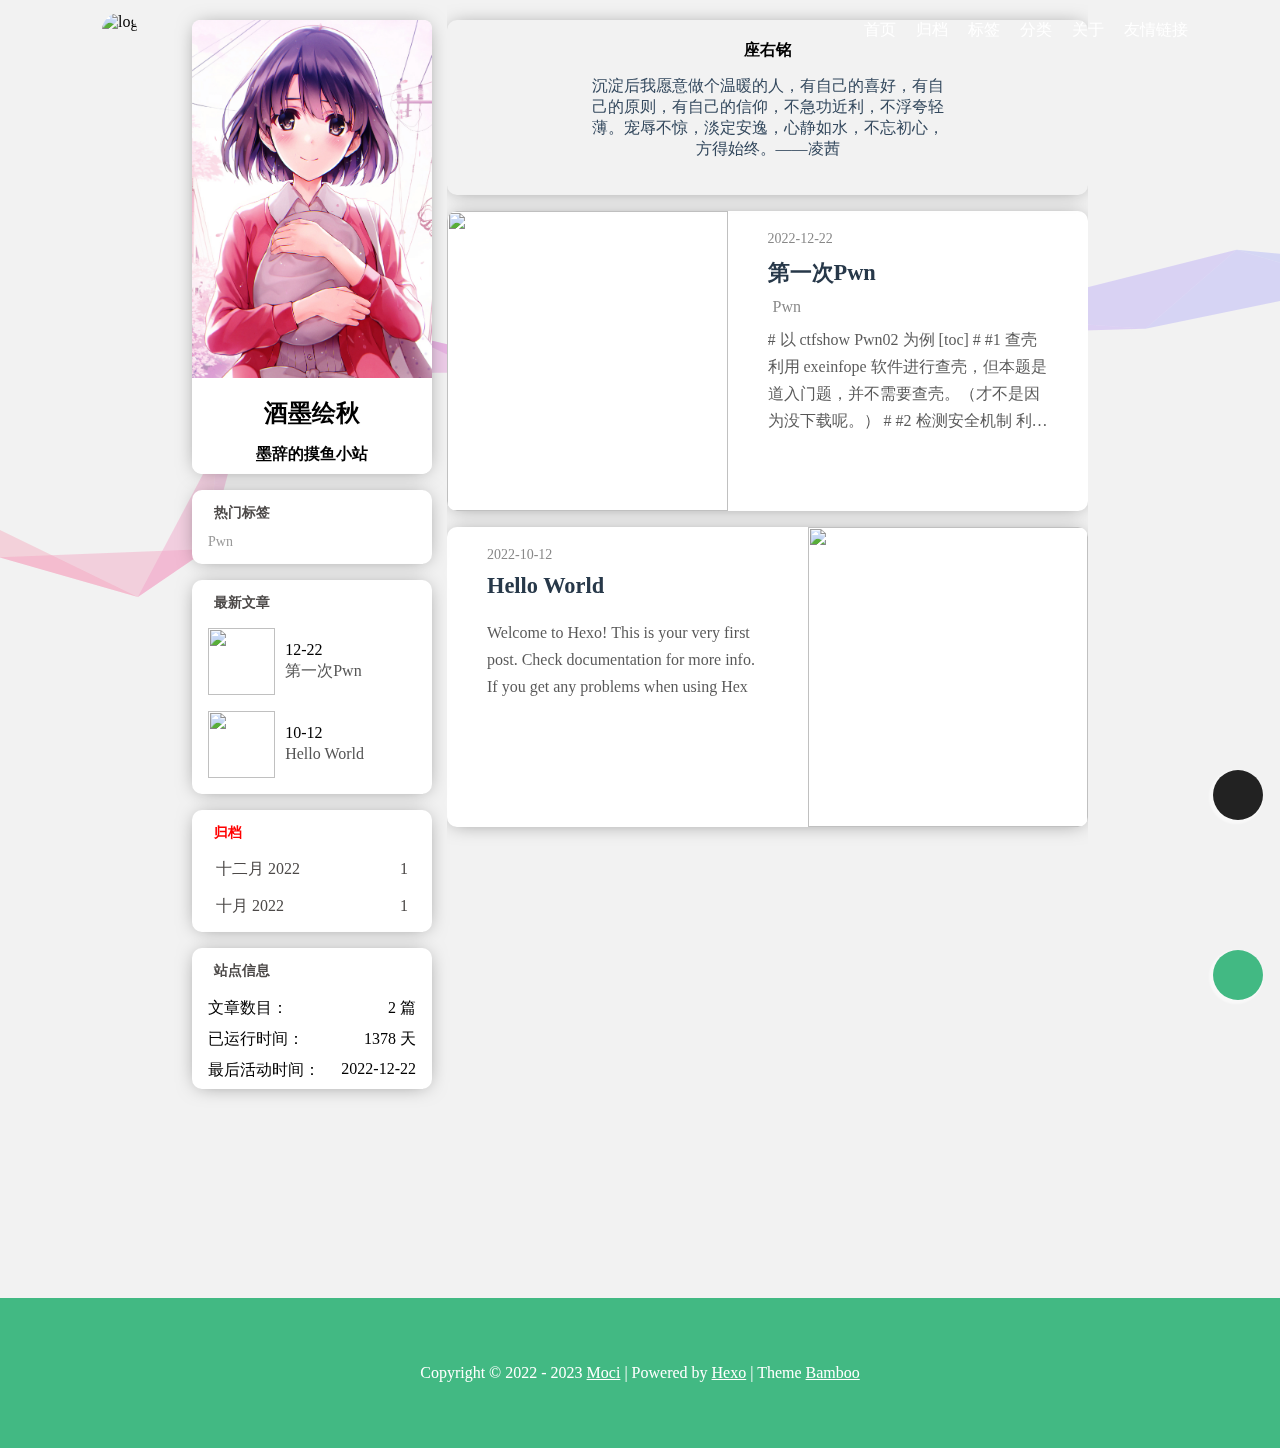
==== commit 867b86b7: "Site updated: 2022-12-22 16:35:03" ====
--- a/index.html
+++ b/index.html
@@ -1102,6 +1102,60 @@
         <div class="post-info">
           <div class="post-time">
             <i class="fas fa-clock" aria-hidden="true"></i>
+            <span class="post-time">2022-12-22</span>
+          </div>
+          <div class="post-title">
+            <a class="post-title-link" href="/2022/12/22/di-yi-ci-pwn/">第一次Pwn</a>
+          </div>
+          <div class="post-meta">
+            <div class="post-tags">
+              <!-- 文章详情页的标签 -->
+
+    <i class="iconfont icontag"></i>
+    <ul class="article-tag-list" itemprop="keywords"><li class="article-tag-list-item"><a class="article-tag-list-link" href="/tags/Pwn/" rel="tag">Pwn</a></li></ul>
+
+            </div>
+            <div class="post-categories">
+              <!-- 文章详情页的分类 -->
+
+
+            </div>
+          </div>
+          <div class="post-img-mobile">
+            <a href="/2022/12/22/di-yi-ci-pwn/" style="background-size: cover; 
+              background-position: center center;">
+              <img class="lazyload lazyload placeholder" src="/medias/2.jpg" class="lazyload placeholder" data-srcset="/medias/2.jpg" srcset="https://pic1.zhimg.com/v2-cd38920285d125be80b3eb504052c550_b.webp" alt="">
+            </a>
+          </div>
+          <div class="post-content">
+            # 以 ctfshow Pwn02 为例
+[toc]
+# #1 查壳
+利用 exeinfope 软件进行查壳，但本题是道入门题，并不需要查壳。（才不是因为没下载呢。）
+# #2 检测安全机制
+利用 checksec + [filename]
+          </div>
+        </div>
+        <div class="post-more">
+          <a href="/2022/12/22/di-yi-ci-pwn/">
+            <i class="iconfont iconmore" pointer style="float: right;  " title="阅读更多"></i>
+          </a>
+        </div>
+      </div>
+      <div class="post-img">
+        <a href="/2022/12/22/di-yi-ci-pwn/" style="background-size: cover; 
+          background-position: center center;">
+          <img class="lazyload lazyload placeholder" src="/medias/2.jpg" class="lazyload placeholder" data-srcset="/medias/2.jpg" srcset="https://pic1.zhimg.com/v2-cd38920285d125be80b3eb504052c550_b.webp" alt="">
+        </a>
+      </div>
+    </article>
+  
+    
+    <article class="post reveal" style="   ">
+      <div class="post-main">
+        <div class="post-info">
+          <div class="post-time">
+            <i class="fas fa-clock" aria-hidden="true"></i>
             <span class="post-time">2022-10-12</span>
           </div>
           <div class="post-title">
@@ -1130,7 +1184,7 @@
         </div>
         <div class="post-more">
           <a href="/2022/10/12/hello-world/">
-            <i class="iconfont iconmore" pointer style="float: right;  " title="阅读更多"></i>
+            <i class="iconfont iconmore" pointer style="  " title="阅读更多"></i>
           </a>
         </div>
       </div>
@@ -1193,6 +1247,20 @@
     
     
       
+<section class="widget side_tagcloud">
+    
+  <header>
+    
+      <a style="color: " href='/tags/'><i class="fas fa-tags fa-fw" aria-hidden="true"></i><span class='name'>热门标签</span></a>
+    
+  </header>
+
+
+    <div class='content'>
+    <a href="/tags/Pwn/" style="font-size: 14px; color: #999">Pwn</a>
+    </div>
+</section>
+
   
     
     
@@ -1210,6 +1278,27 @@
       <!-- hash算法 -->
       
       <div class="aside-list">
+        
+          <div class="aside-list-item">
+            
+            
+            
+
+            <div class="post-img-box">
+              <a href="/2022/12/22/di-yi-ci-pwn/" class="post-img " style="background-size: cover; 
+                background-position: center center;">
+                <img class="lazyload lazyload placeholder" style="width:100%;height:100%;object-fit:cover;" data-src="/medias/2.jpg" class="lazyload placeholder" data-srcset="/medias/2.jpg" srcset="https://pic1.zhimg.com/v2-cd38920285d125be80b3eb504052c550_b.webp" alt="">
+              </a>
+            </div>
+            <div class="post-date-title">
+              <div>
+                
+                  <span class="post-date">12-22</span>
+                
+              </div>
+              <a class="post-title" href="/2022/12/22/di-yi-ci-pwn/">第一次Pwn</a>
+            </div>
+          </div>
         
           <div class="aside-list-item">
             
@@ -1239,7 +1328,7 @@
     
   <section class="widget side_archives">
     
-    <header><a style="color: red" href='/archives/'><i class="fas fa-archive fa-fw" aria-hidden="true"></i><span class='name'>归档</span></a></header><div class="content"><ul class="card-archive-list"><li class="card-archive-list-item"><a class="card-archive-list-link" href="/archives/2022/10/"><span class="card-archive-list-date">十月 2022</span><span class="card-archive-list-count">1</span></a></li></ul></div>
+    <header><a style="color: red" href='/archives/'><i class="fas fa-archive fa-fw" aria-hidden="true"></i><span class='name'>归档</span></a></header><div class="content"><ul class="card-archive-list"><li class="card-archive-list-item"><a class="card-archive-list-link" href="/archives/2022/12/"><span class="card-archive-list-date">十二月 2022</span><span class="card-archive-list-count">1</span></a></li><li class="card-archive-list-item"><a class="card-archive-list-link" href="/archives/2022/10/"><span class="card-archive-list-date">十月 2022</span><span class="card-archive-list-count">1</span></a></li></ul></div>
   </section>
 
     <section class="widget side_webinfo">
@@ -1256,7 +1345,7 @@
       
         <div class="webinfo-item">
           <div>文章数目：</div>
-          <div>1 篇</div>
+          <div>2 篇</div>
         </div>
       
 
@@ -1285,8 +1374,8 @@
         <div class="webinfo-item">
           <div>最后活动时间：</div>
           
-            <div id="last-update" style="display: none;">Sat Oct 15 2022 17:07:09 GMT+0800 (中国标准时间)</div>
-            <div id="last-update-show">2022-10-15 日</div>
+            <div id="last-update" style="display: none;">Thu Dec 22 2022 16:34:57 GMT+0800 (中国标准时间)</div>
+            <div id="last-update-show">2022-12-22 日</div>
           
         </div>
         
@@ -1336,7 +1425,7 @@
           try {
             document.getElementById('last-update-show').innerHTML = timeago(new Date(lastUpDate));
           } catch (error) {
-            document.getElementById('last-update-show').innerHTML = '2022-10-15 日';
+            document.getElementById('last-update-show').innerHTML = '2022-12-22 日';
           }
         </script>
         
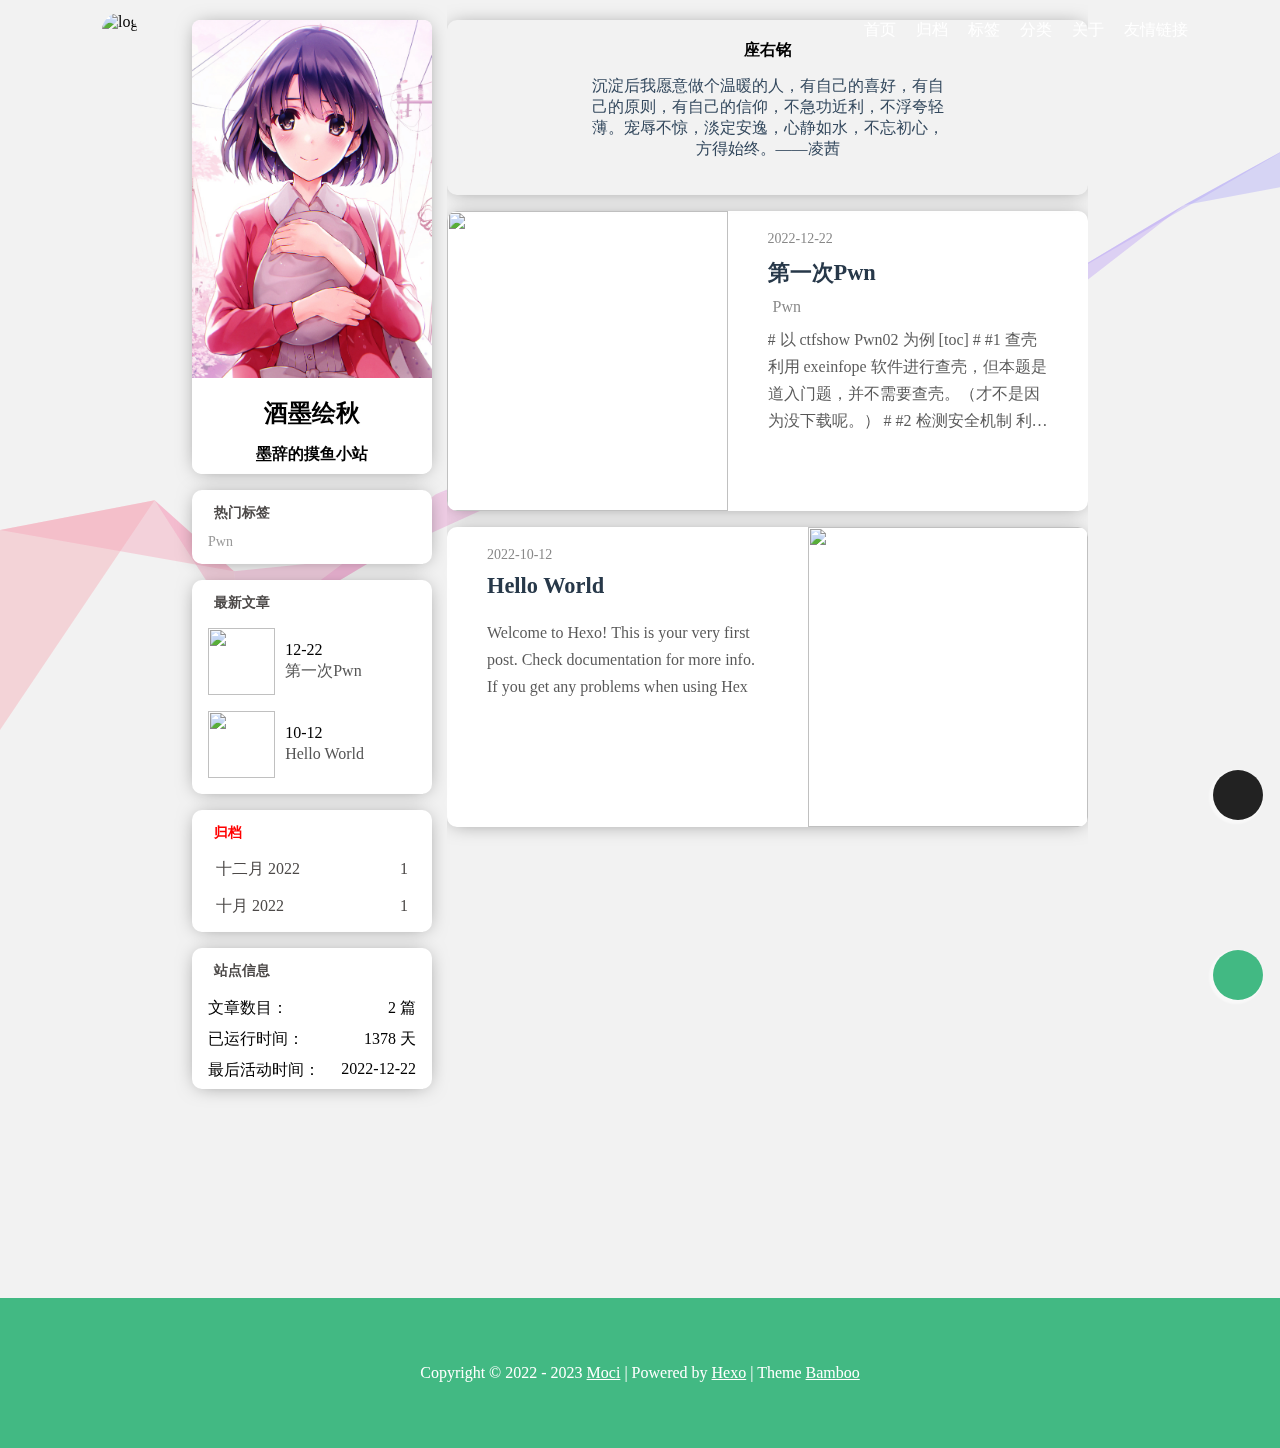
==== commit cefa7e6f: "Site updated: 2022-12-22 16:36:36" ====
--- a/index.html
+++ b/index.html
@@ -1374,7 +1374,7 @@
         <div class="webinfo-item">
           <div>最后活动时间：</div>
           
-            <div id="last-update" style="display: none;">Thu Dec 22 2022 16:34:57 GMT+0800 (中国标准时间)</div>
+            <div id="last-update" style="display: none;">Thu Dec 22 2022 16:36:28 GMT+0800 (中国标准时间)</div>
             <div id="last-update-show">2022-12-22 日</div>
           
         </div>
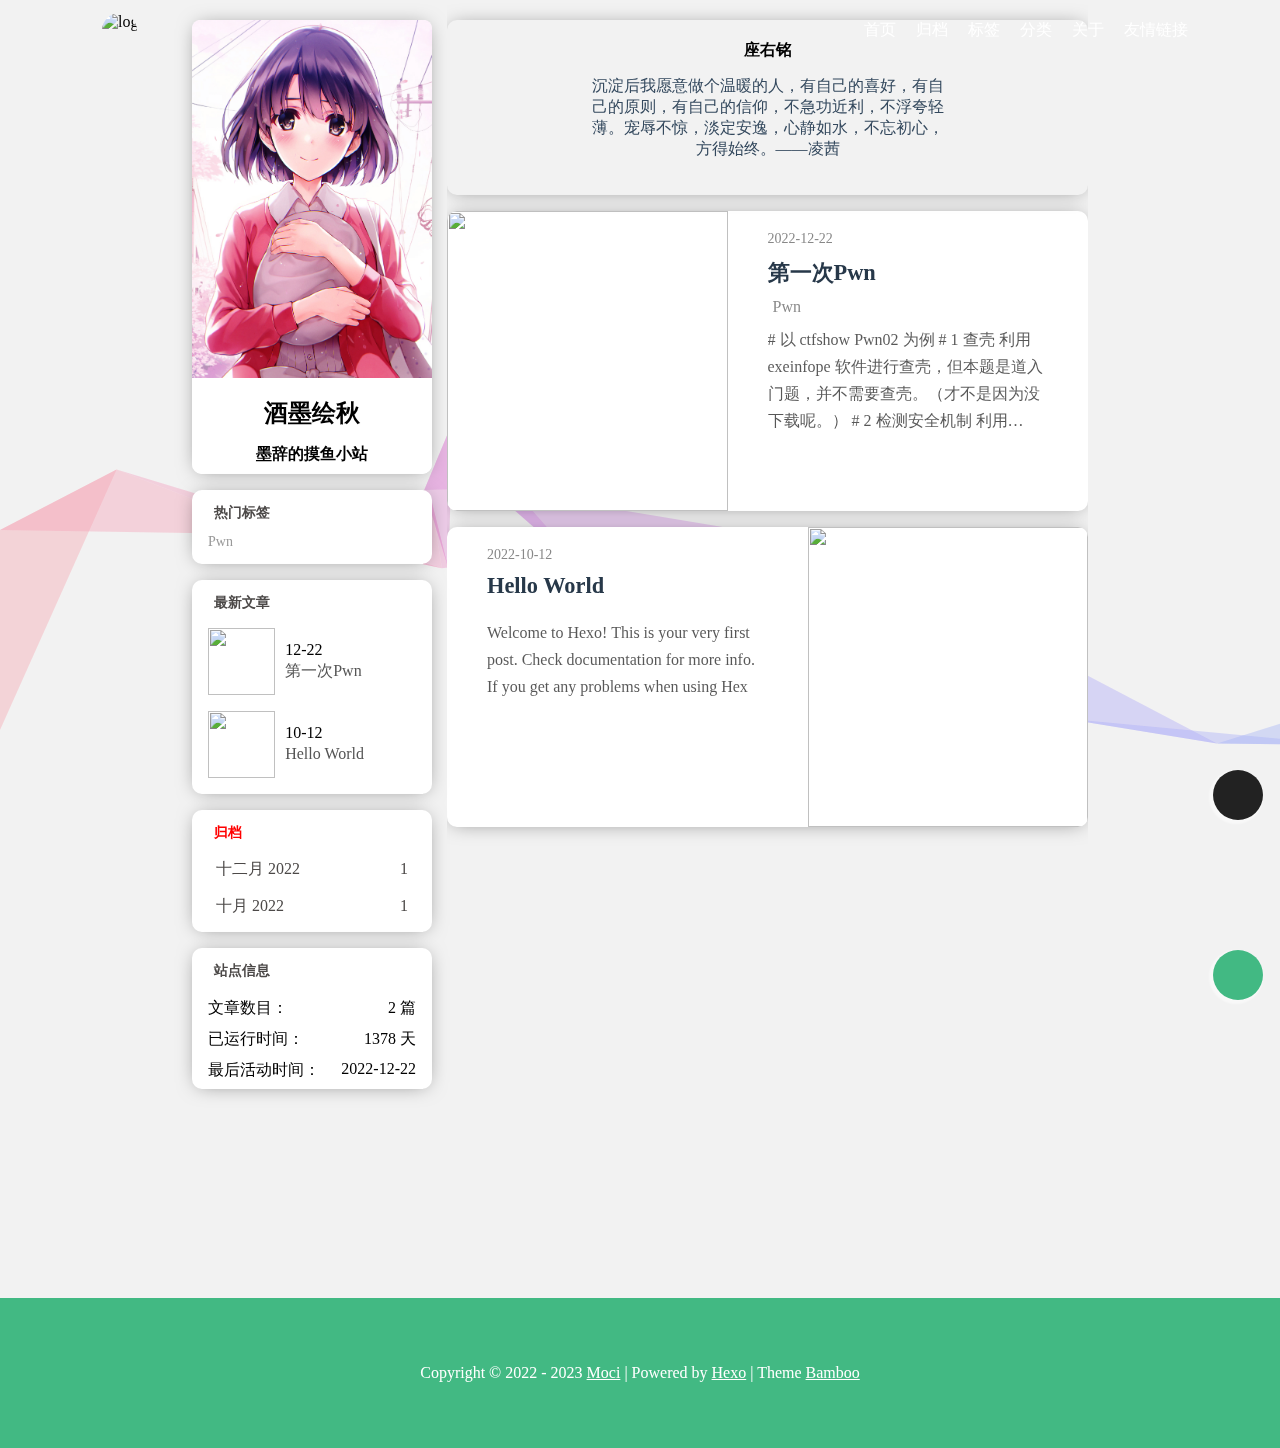
==== commit 7bce5917: "Site updated: 2022-12-22 16:54:09" ====
--- a/index.html
+++ b/index.html
@@ -1129,11 +1129,10 @@
           </div>
           <div class="post-content">
             # 以 ctfshow Pwn02 为例
-[toc]
-# #1 查壳
+# 1 查壳
 利用 exeinfope 软件进行查壳，但本题是道入门题，并不需要查壳。（才不是因为没下载呢。）
-# #2 检测安全机制
-利用 checksec + [filename]
+# 2 检测安全机制
+利用 checksec + [filename] 进行检测（[c
           </div>
         </div>
         <div class="post-more">
@@ -1374,7 +1373,7 @@
         <div class="webinfo-item">
           <div>最后活动时间：</div>
           
-            <div id="last-update" style="display: none;">Thu Dec 22 2022 16:36:28 GMT+0800 (中国标准时间)</div>
+            <div id="last-update" style="display: none;">Thu Dec 22 2022 16:54:02 GMT+0800 (中国标准时间)</div>
             <div id="last-update-show">2022-12-22 日</div>
           
         </div>
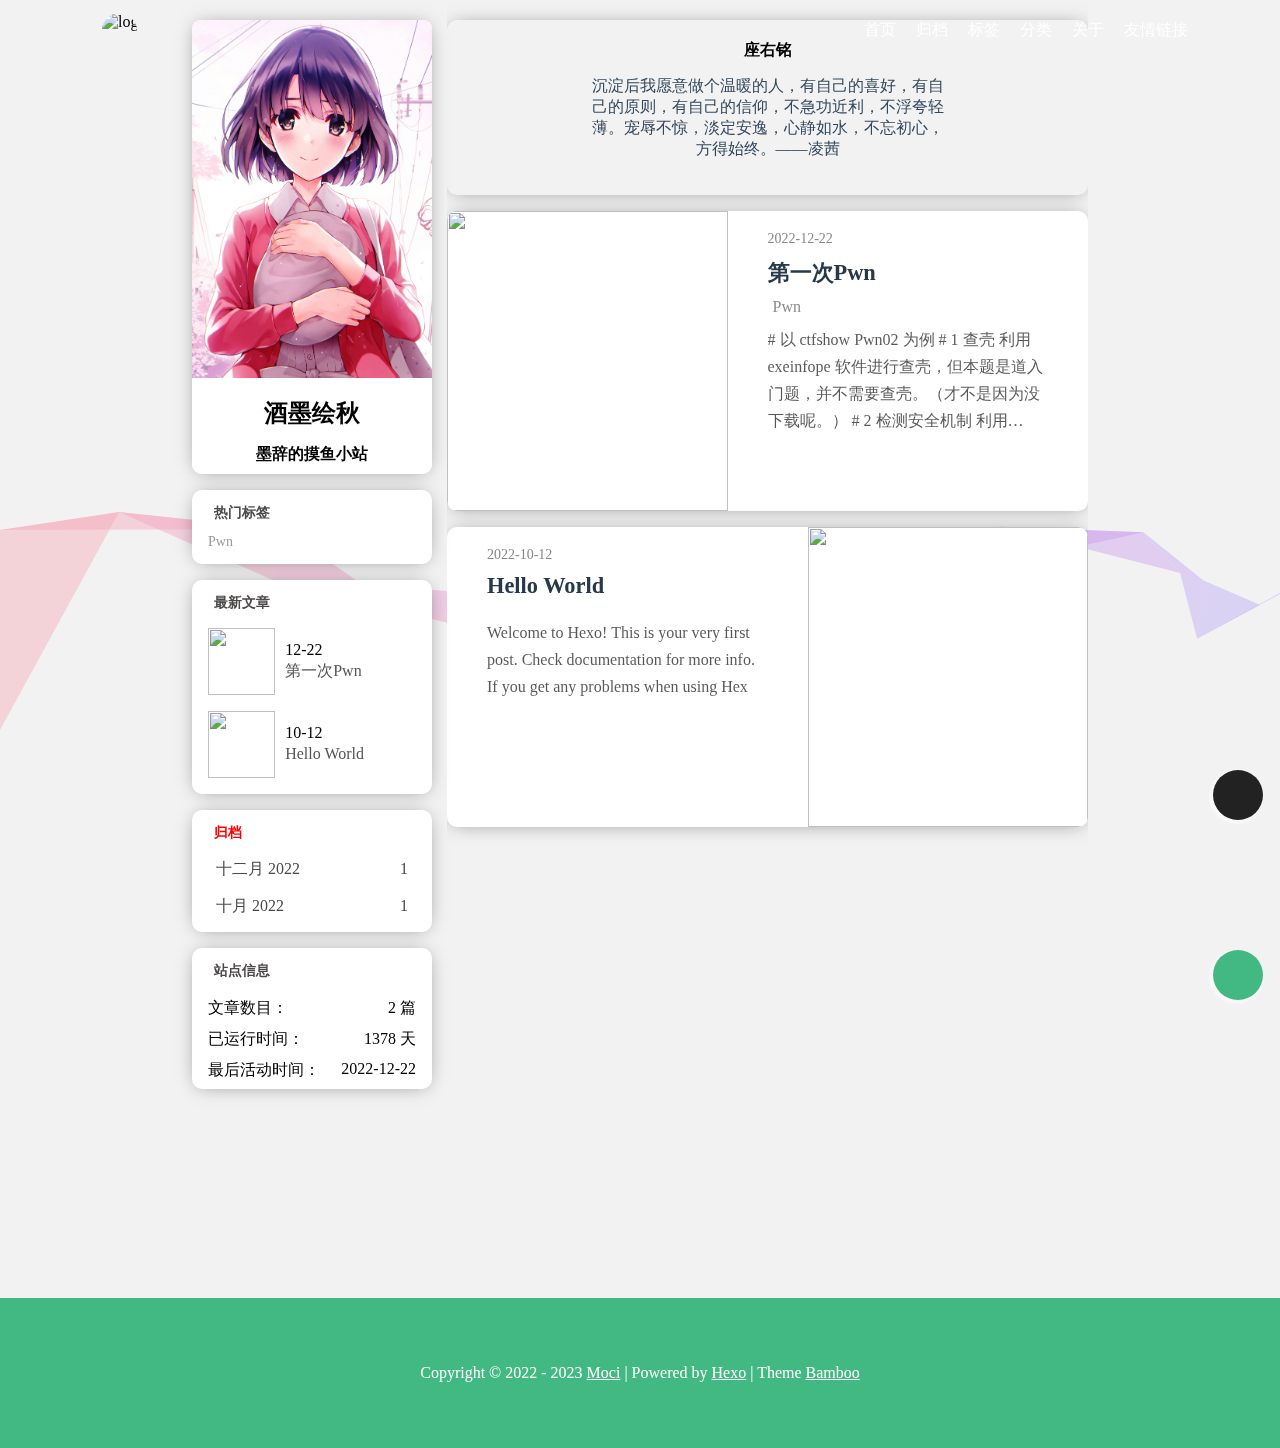
==== commit 339a71ea: "Site updated: 2022-12-22 17:01:50" ====
--- a/index.html
+++ b/index.html
@@ -1373,7 +1373,7 @@
         <div class="webinfo-item">
           <div>最后活动时间：</div>
           
-            <div id="last-update" style="display: none;">Thu Dec 22 2022 16:54:02 GMT+0800 (中国标准时间)</div>
+            <div id="last-update" style="display: none;">Thu Dec 22 2022 17:01:43 GMT+0800 (中国标准时间)</div>
             <div id="last-update-show">2022-12-22 日</div>
           
         </div>
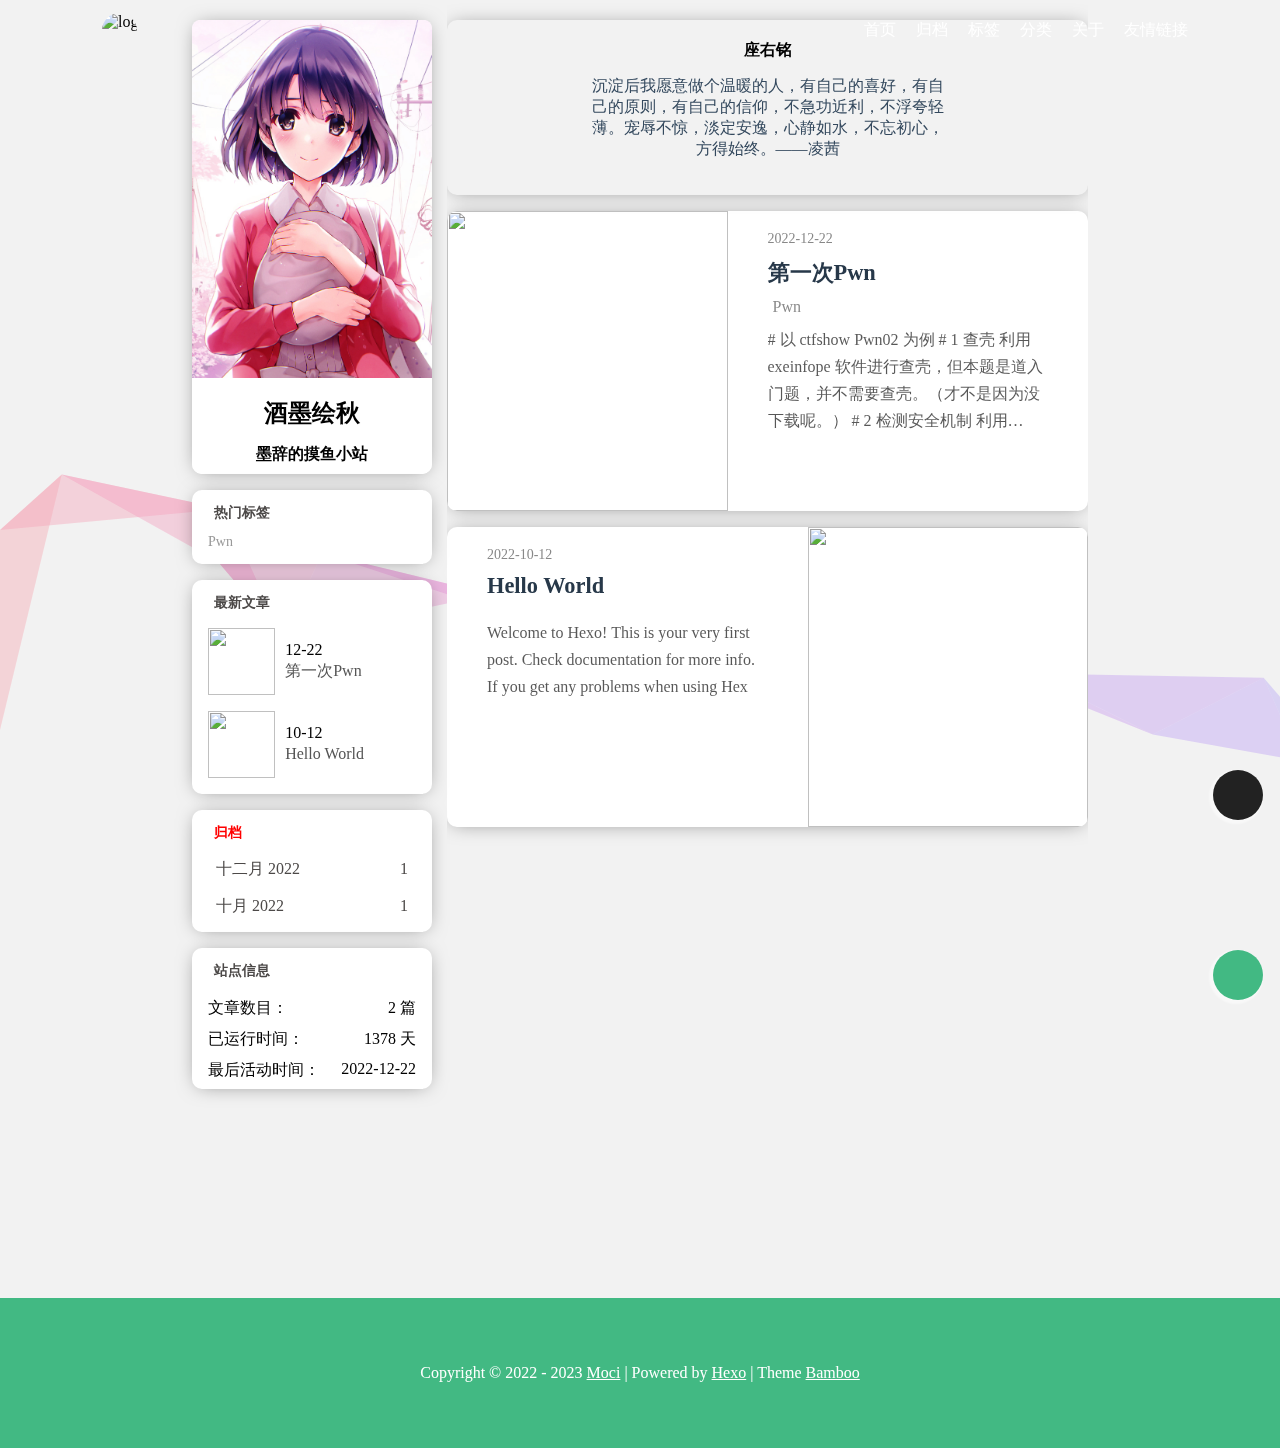
==== commit 754ac735: "Site updated: 2022-12-22 17:07:50" ====
--- a/index.html
+++ b/index.html
@@ -1373,7 +1373,7 @@
         <div class="webinfo-item">
           <div>最后活动时间：</div>
           
-            <div id="last-update" style="display: none;">Thu Dec 22 2022 17:01:43 GMT+0800 (中国标准时间)</div>
+            <div id="last-update" style="display: none;">Thu Dec 22 2022 17:07:41 GMT+0800 (中国标准时间)</div>
             <div id="last-update-show">2022-12-22 日</div>
           
         </div>
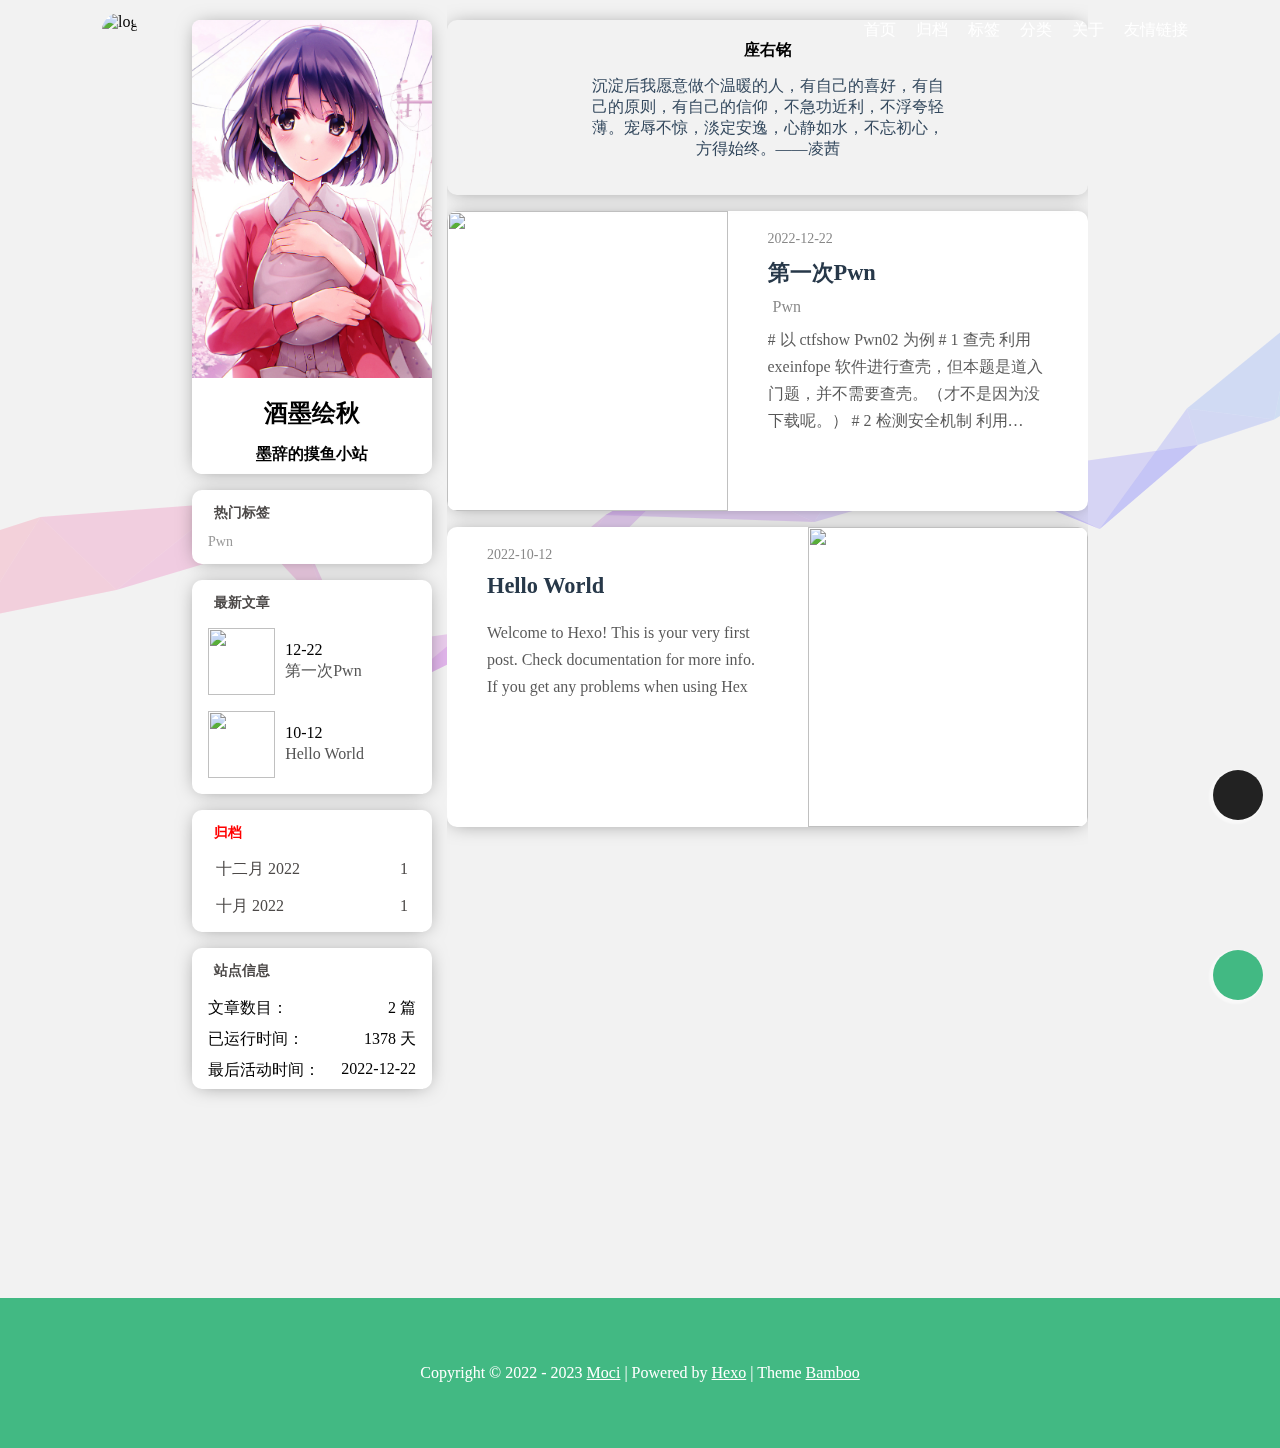
==== commit 594a77bc: "Site updated: 2022-12-22 17:16:04" ====
--- a/index.html
+++ b/index.html
@@ -1132,7 +1132,7 @@
 # 1 查壳
 利用 exeinfope 软件进行查壳，但本题是道入门题，并不需要查壳。（才不是因为没下载呢。）
 # 2 检测安全机制
-利用 checksec + [filename] 进行检测（[c
+利用 checksec + [filename] 进行检测（ch
           </div>
         </div>
         <div class="post-more">
@@ -1373,7 +1373,7 @@
         <div class="webinfo-item">
           <div>最后活动时间：</div>
           
-            <div id="last-update" style="display: none;">Thu Dec 22 2022 17:07:41 GMT+0800 (中国标准时间)</div>
+            <div id="last-update" style="display: none;">Thu Dec 22 2022 17:15:25 GMT+0800 (中国标准时间)</div>
             <div id="last-update-show">2022-12-22 日</div>
           
         </div>
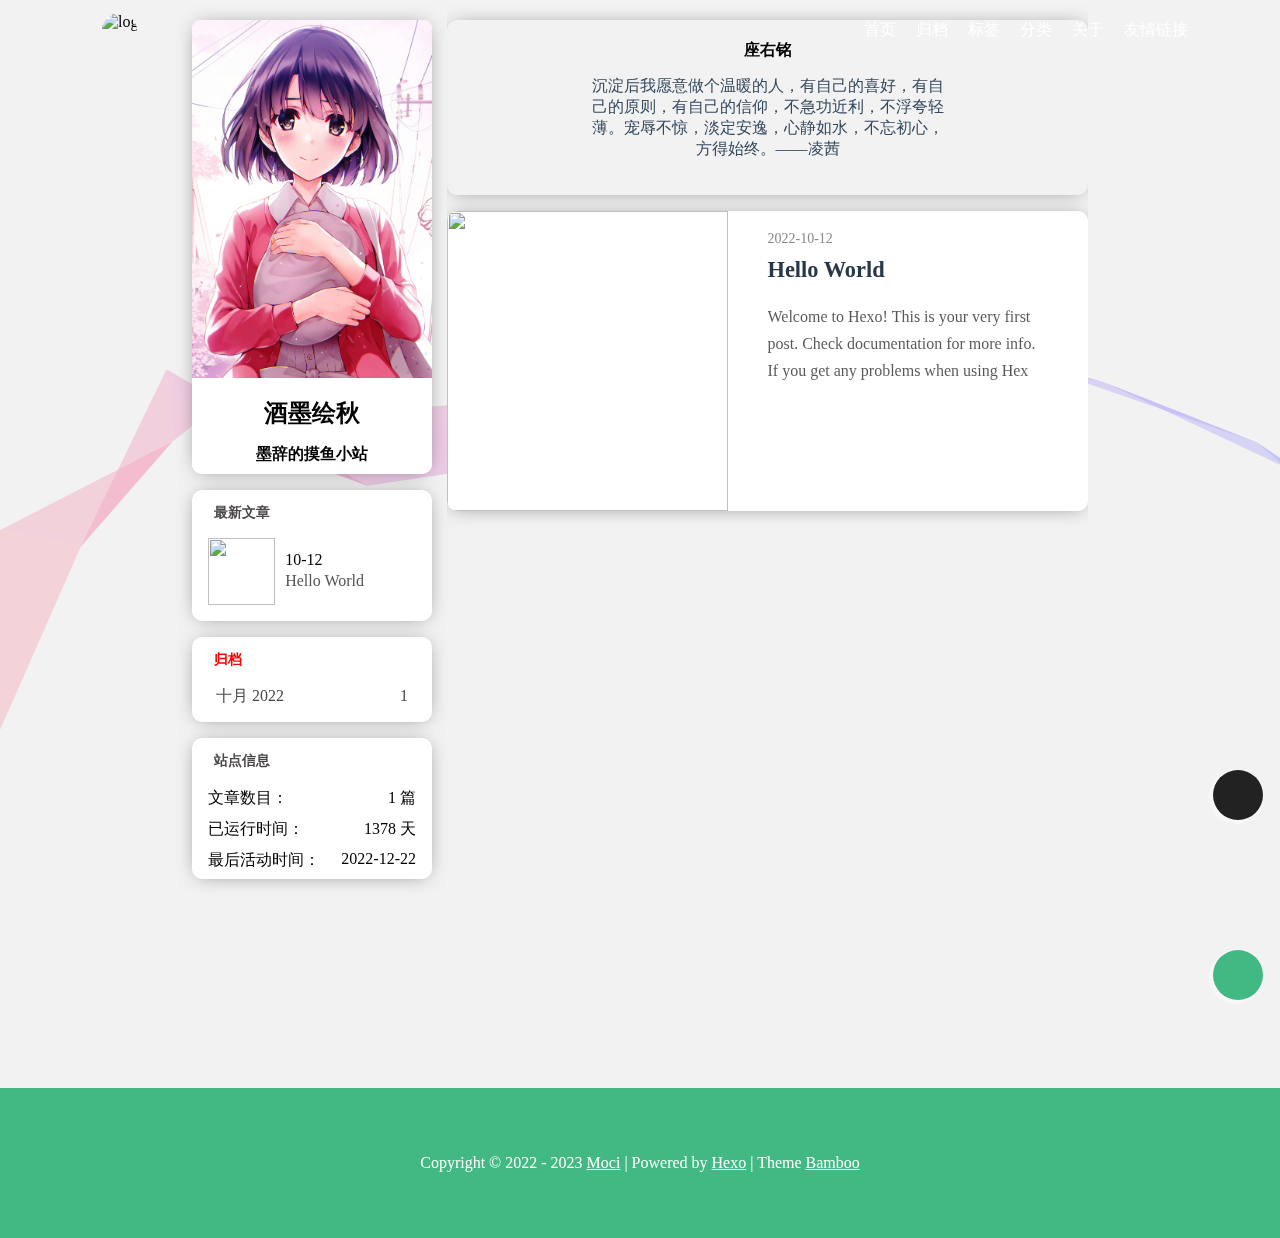
==== commit 7f9e5284: "Site updated: 2022-12-22 17:18:29" ====
--- a/index.html
+++ b/index.html
@@ -1102,59 +1102,6 @@
         <div class="post-info">
           <div class="post-time">
             <i class="fas fa-clock" aria-hidden="true"></i>
-            <span class="post-time">2022-12-22</span>
-          </div>
-          <div class="post-title">
-            <a class="post-title-link" href="/2022/12/22/di-yi-ci-pwn/">第一次Pwn</a>
-          </div>
-          <div class="post-meta">
-            <div class="post-tags">
-              <!-- 文章详情页的标签 -->
-
-    <i class="iconfont icontag"></i>
-    <ul class="article-tag-list" itemprop="keywords"><li class="article-tag-list-item"><a class="article-tag-list-link" href="/tags/Pwn/" rel="tag">Pwn</a></li></ul>
-
-            </div>
-            <div class="post-categories">
-              <!-- 文章详情页的分类 -->
-
-
-            </div>
-          </div>
-          <div class="post-img-mobile">
-            <a href="/2022/12/22/di-yi-ci-pwn/" style="background-size: cover; 
-              background-position: center center;">
-              <img class="lazyload lazyload placeholder" src="/medias/2.jpg" class="lazyload placeholder" data-srcset="/medias/2.jpg" srcset="https://pic1.zhimg.com/v2-cd38920285d125be80b3eb504052c550_b.webp" alt="">
-            </a>
-          </div>
-          <div class="post-content">
-            # 以 ctfshow Pwn02 为例
-# 1 查壳
-利用 exeinfope 软件进行查壳，但本题是道入门题，并不需要查壳。（才不是因为没下载呢。）
-# 2 检测安全机制
-利用 checksec + [filename] 进行检测（ch
-          </div>
-        </div>
-        <div class="post-more">
-          <a href="/2022/12/22/di-yi-ci-pwn/">
-            <i class="iconfont iconmore" pointer style="float: right;  " title="阅读更多"></i>
-          </a>
-        </div>
-      </div>
-      <div class="post-img">
-        <a href="/2022/12/22/di-yi-ci-pwn/" style="background-size: cover; 
-          background-position: center center;">
-          <img class="lazyload lazyload placeholder" src="/medias/2.jpg" class="lazyload placeholder" data-srcset="/medias/2.jpg" srcset="https://pic1.zhimg.com/v2-cd38920285d125be80b3eb504052c550_b.webp" alt="">
-        </a>
-      </div>
-    </article>
-  
-    
-    <article class="post reveal" style="   ">
-      <div class="post-main">
-        <div class="post-info">
-          <div class="post-time">
-            <i class="fas fa-clock" aria-hidden="true"></i>
             <span class="post-time">2022-10-12</span>
           </div>
           <div class="post-title">
@@ -1183,7 +1130,7 @@
         </div>
         <div class="post-more">
           <a href="/2022/10/12/hello-world/">
-            <i class="iconfont iconmore" pointer style="  " title="阅读更多"></i>
+            <i class="iconfont iconmore" pointer style="float: right;  " title="阅读更多"></i>
           </a>
         </div>
       </div>
@@ -1246,58 +1193,23 @@
     
     
       
-<section class="widget side_tagcloud">
+  
+    
+    
+  <section class="widget side_recent_post">
     
   <header>
     
-      <a style="color: " href='/tags/'><i class="fas fa-tags fa-fw" aria-hidden="true"></i><span class='name'>热门标签</span></a>
+      <a style="color: " href='/tags/'><i class="fas fa-book fa-fw" aria-hidden="true"></i><span class='name'>最新文章</span></a>
     
   </header>
 
 
     <div class='content'>
-    <a href="/tags/Pwn/" style="font-size: 14px; color: #999">Pwn</a>
-    </div>
-</section>
-
-  
-    
-    
-  <section class="widget side_recent_post">
-    
-  <header>
-    
-      <a style="color: " href='/tags/'><i class="fas fa-book fa-fw" aria-hidden="true"></i><span class='name'>最新文章</span></a>
-    
-  </header>
-
-
-    <div class='content'>
       
       <!-- hash算法 -->
       
       <div class="aside-list">
-        
-          <div class="aside-list-item">
-            
-            
-            
-
-            <div class="post-img-box">
-              <a href="/2022/12/22/di-yi-ci-pwn/" class="post-img " style="background-size: cover; 
-                background-position: center center;">
-                <img class="lazyload lazyload placeholder" style="width:100%;height:100%;object-fit:cover;" data-src="/medias/2.jpg" class="lazyload placeholder" data-srcset="/medias/2.jpg" srcset="https://pic1.zhimg.com/v2-cd38920285d125be80b3eb504052c550_b.webp" alt="">
-              </a>
-            </div>
-            <div class="post-date-title">
-              <div>
-                
-                  <span class="post-date">12-22</span>
-                
-              </div>
-              <a class="post-title" href="/2022/12/22/di-yi-ci-pwn/">第一次Pwn</a>
-            </div>
-          </div>
         
           <div class="aside-list-item">
             
@@ -1327,7 +1239,7 @@
     
   <section class="widget side_archives">
     
-    <header><a style="color: red" href='/archives/'><i class="fas fa-archive fa-fw" aria-hidden="true"></i><span class='name'>归档</span></a></header><div class="content"><ul class="card-archive-list"><li class="card-archive-list-item"><a class="card-archive-list-link" href="/archives/2022/12/"><span class="card-archive-list-date">十二月 2022</span><span class="card-archive-list-count">1</span></a></li><li class="card-archive-list-item"><a class="card-archive-list-link" href="/archives/2022/10/"><span class="card-archive-list-date">十月 2022</span><span class="card-archive-list-count">1</span></a></li></ul></div>
+    <header><a style="color: red" href='/archives/'><i class="fas fa-archive fa-fw" aria-hidden="true"></i><span class='name'>归档</span></a></header><div class="content"><ul class="card-archive-list"><li class="card-archive-list-item"><a class="card-archive-list-link" href="/archives/2022/10/"><span class="card-archive-list-date">十月 2022</span><span class="card-archive-list-count">1</span></a></li></ul></div>
   </section>
 
     <section class="widget side_webinfo">
@@ -1344,7 +1256,7 @@
       
         <div class="webinfo-item">
           <div>文章数目：</div>
-          <div>2 篇</div>
+          <div>1 篇</div>
         </div>
       
 
@@ -1373,7 +1285,7 @@
         <div class="webinfo-item">
           <div>最后活动时间：</div>
           
-            <div id="last-update" style="display: none;">Thu Dec 22 2022 17:15:25 GMT+0800 (中国标准时间)</div>
+            <div id="last-update" style="display: none;">Thu Dec 22 2022 17:18:23 GMT+0800 (中国标准时间)</div>
             <div id="last-update-show">2022-12-22 日</div>
           
         </div>
